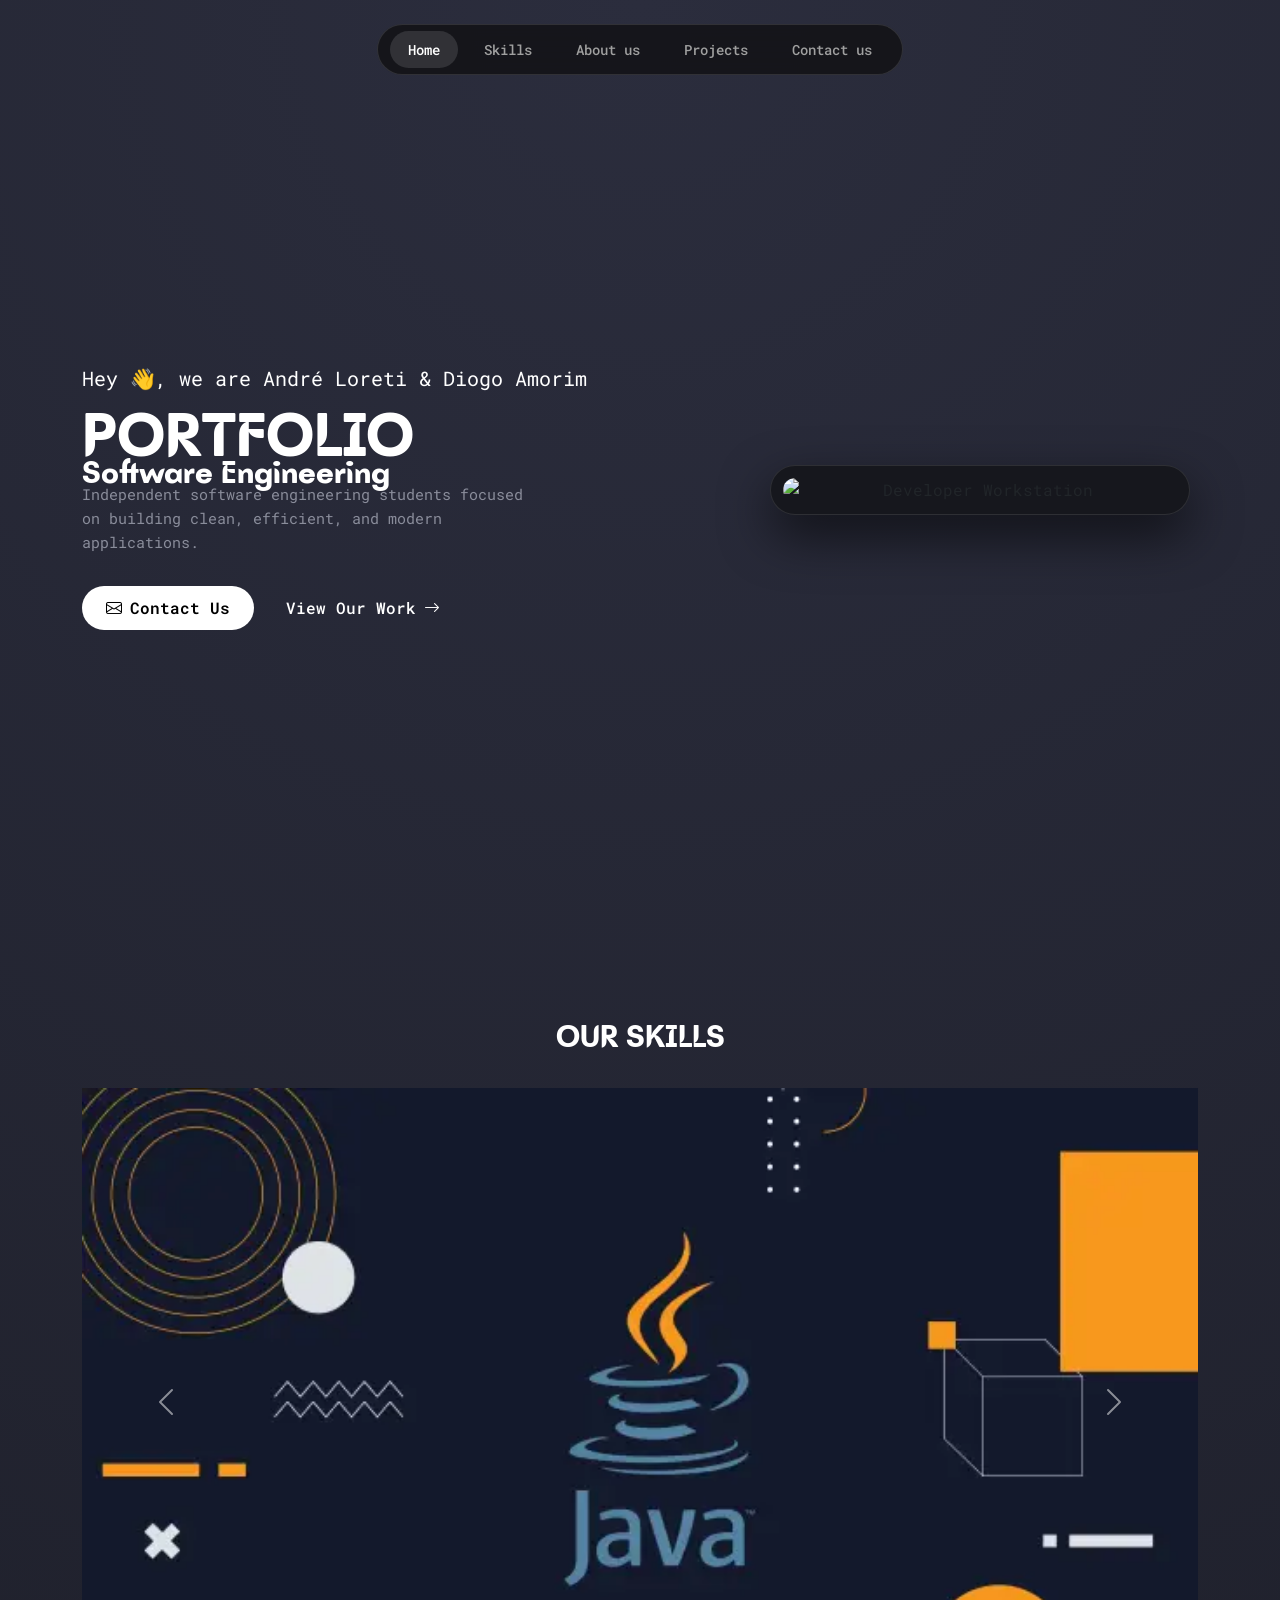
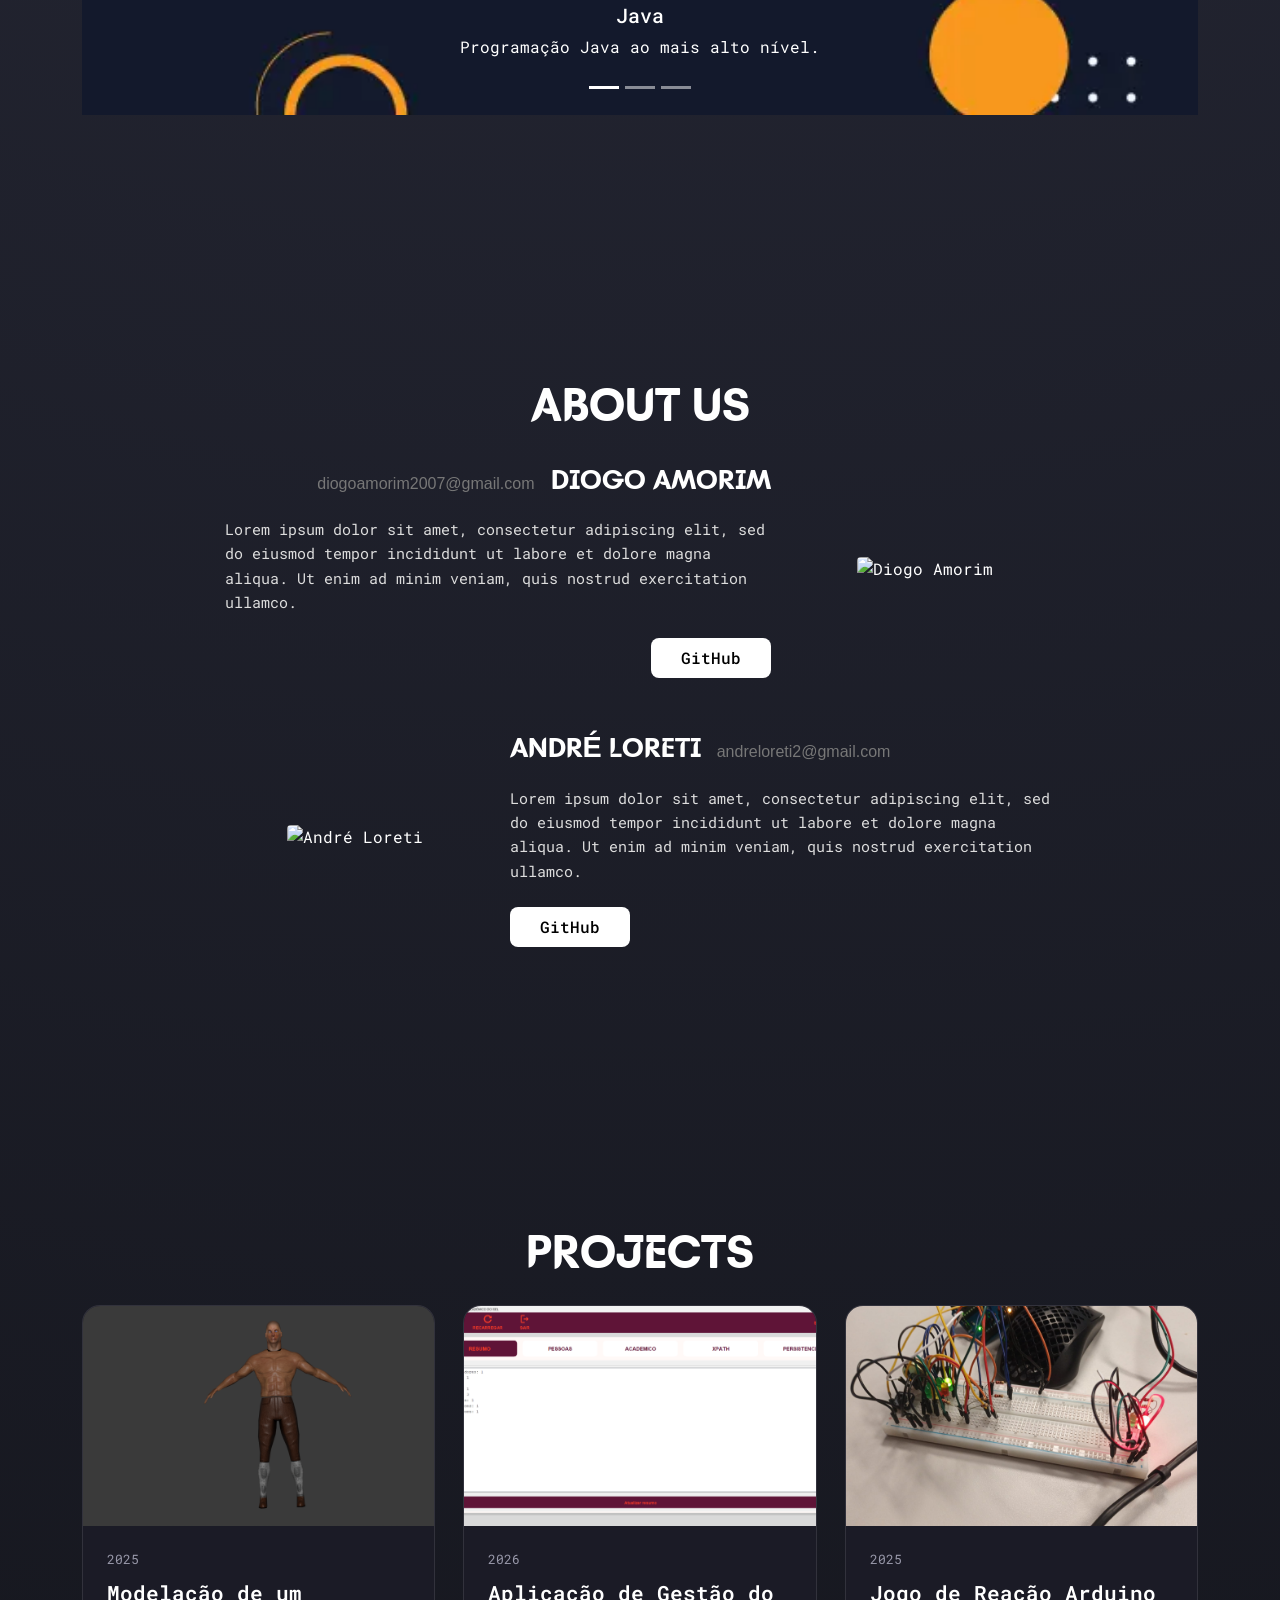
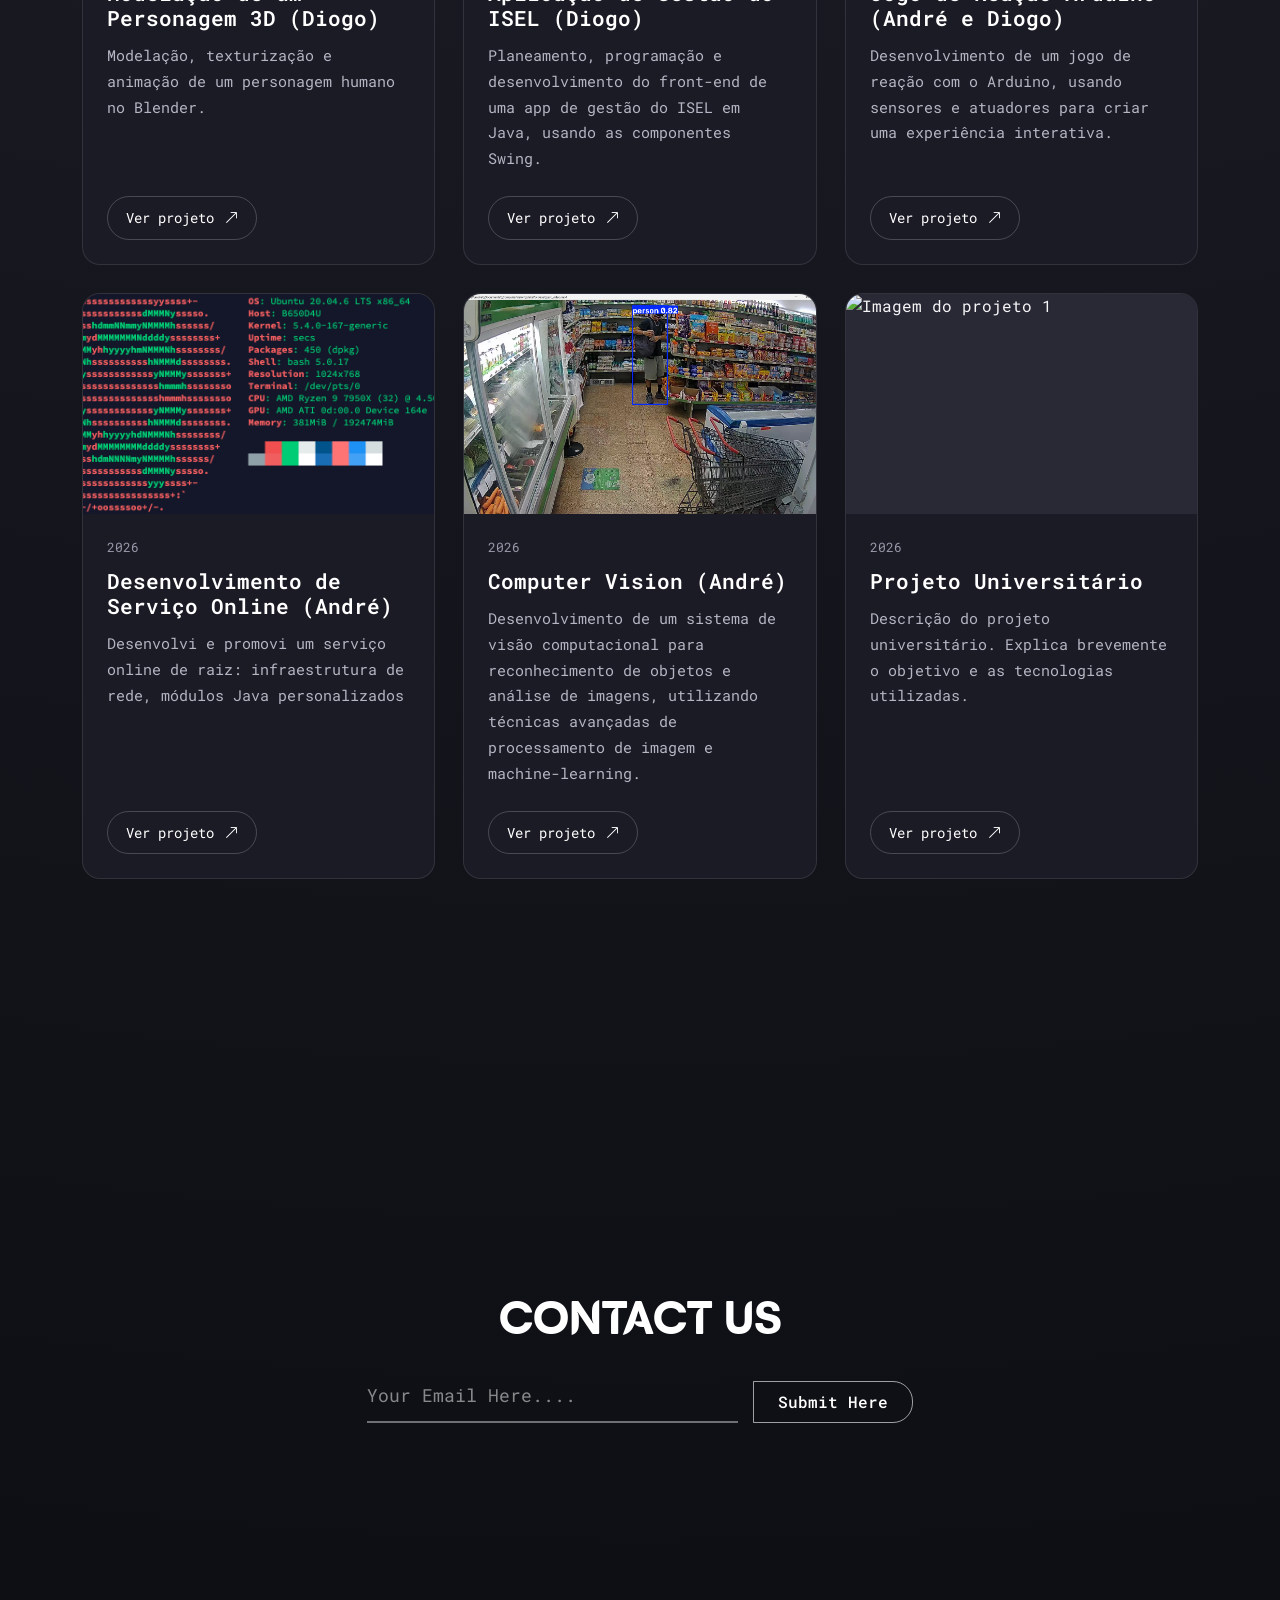
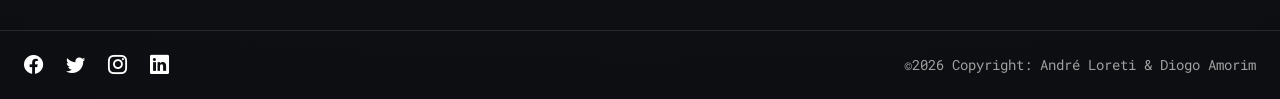
==== index.html @ 3901c0e7 "-" ====
<!doctype html>
<html lang="en">
  <head>
    <title>Our Web Portfolio</title>
    <!-- Required meta tags -->
    <meta charset="utf-8" />
    <meta
      name="viewport"
      content="width=device-width, initial-scale=1, shrink-to-fit=no"
    />

    <!-- Bootstrap CSS -->
    <link
      href="https://cdn.jsdelivr.net/npm/bootstrap@5.3.3/dist/css/bootstrap.min.css"
      rel="stylesheet"
      integrity="sha384-QWTKZyjpPEjISv5WaRU9OFeRpok6YctnYmDr5pNlyT2bRjXh0JMhjY6hW+ALEwIH"
      crossorigin="anonymous"
    />

    <!-- Bootstrap Icons -->
    <link
      rel="stylesheet"
      href="https://cdn.jsdelivr.net/npm/bootstrap-icons@1.11.3/font/bootstrap-icons.min.css"
    />

    <!-- Google Fonts CSS -->
    <link
      href="https://fonts.googleapis.com/css?family=Kalam&display=swap"
      rel="stylesheet"
    />
    <link
      href="https://fonts.googleapis.com/css2?family=Roboto+Mono:ital,wght@0,100..700;1,100..700&display=swap"
      rel="stylesheet"
    />

    <!-- Main CSS -->
    <link rel="stylesheet" href="css/main.css" />
  </head>

  <body>
    <header id="top">
      <div class="navbar-wrapper">
        <div class="navbar-capsule">
          
                    <!-- Clicar aqui vai para o id="top" -->
                    <a class="nav-link active" href="#top">Home</a>
                    <a class="nav-link" href="#skills">Skills</a>
                    <a class="nav-link" href="#about">About us</a>
                    <a class="nav-link" href="#projects">Projects</a>
                    <a class="nav-link" href="#contact">Contact us</a>
        </div>
      </div>
    </header>

    <main>
      <!-- HERO SECTION COM GRELHA DE 2 CAIXAS (ESQUERDA E DIREITA) -->
      <section>
        <div class="container">
          <div class="row align-items-center g-5">
            
            <!-- CAIXA ESQUERDA: Textos e Botões -->
            <div class="col-12 col-lg-7">
              
              <!-- Caixa do Cumprimento -->
              <div class="text-hey">
                Hey 👋, we are André Loreti & Diogo Amorim
              </div>

              <!-- Caixa do Título Principal -->
              <div class="title-box">
                <h1 class="text-xl">PORTFOLIO</h1>
                <h2 class="text-lg">Software Engineering</h2>
              </div>

              <!-- Caixa de Descrição Curta -->
              <div class="text-description">
                Independent software engineering students focused on building clean, efficient, and modern applications.
              </div>

              <!-- Caixa dos Botões de Ação -->
              <div class="d-flex align-items-center gap-3 flex-wrap">
                <a href="#contact" class="btn-white-pill">
                  <i class="bi bi-envelope"></i> Contact Us
                </a>
                <a href="#projects" class="btn-link-custom">
                  View Our Work <i class="bi bi-arrow-right"></i>
                </a>
              </div>

            </div>

            <!-- CAIXA DIREITA: Card de Imagem -->
            <div class="col-12 col-lg-5 text-center">
              <div class="hero-card-img">
                <!-- Substituir o src pela vossa foto ou imagem do projeto -->
                <img 
                  src="https://images.unsplash.com/photo-1534972195531-d756b9bfa9f2?q=80&w=800&auto=format&fit=crop" 
                  alt="Developer Workstation" 
                />
              </div>
            </div>

          </div>
        </div>
      </section>

      <!-- SECÇÕES SEGUINTES -->
      <section id="skills" class="py-5">
        <div class="container text-center">
          <h2 class="text-lg-center">OUR SKILLS</h2>
            <div id="carouselExampleCaptions" class="carousel slide">
              <div class="carousel-indicators">
                <button type="button" data-bs-target="#carouselExampleCaptions" data-bs-slide-to="0" class="active" aria-current="true" aria-label="Slide 1"></button>
                <button type="button" data-bs-target="#carouselExampleCaptions" data-bs-slide-to="1" aria-label="Slide 2"></button>
                <button type="button" data-bs-target="#carouselExampleCaptions" data-bs-slide-to="2" aria-label="Slide 3"></button>
              </div>
              <div class="carousel-inner">
                <div class="carousel-item active">
                  <img src="images\Java.png" class="d-block w-100" alt="...">
                  <div class="carousel-caption d-none d-md-block">
                    <h5>Java</h5>
                    <p>Programação Java ao mais alto nível.</p>
                  </div>
                </div>
                <div class="carousel-item">
                  <img src="images\python.png" class="d-block w-100" alt="...">
                  <div class="carousel-caption d-none d-md-block">
                    <h5>Python</h5>
                    <p>Mestres em Python: classes, sinais, som, imagem.</p>
                  </div>
                </div>
                <div class="carousel-item">
                  <img src="images/C_Plus_Plus_Progrramming_Language.png" class="d-block w-100" alt="...">
                  <div class="carousel-caption d-none d-md-block">
                    <h5>C++</h5>
                    <p>Muita experiência mais na área de Arduino: jogos e robots.</p>
                  </div>
                </div>
              </div>
              <button class="carousel-control-prev" type="button" data-bs-target="#carouselExampleCaptions" data-bs-slide="prev">
                <span class="carousel-control-prev-icon" aria-hidden="true"></span>
                <span class="visually-hidden">Previous</span>
              </button>
              <button class="carousel-control-next" type="button" data-bs-target="#carouselExampleCaptions" data-bs-slide="next">
                <span class="carousel-control-next-icon" aria-hidden="true"></span>
                <span class="visually-hidden">Next</span>
              </button>
            </div>
        
        </div>
      </section>
      
      <section id="about">
        <div class="container py-4">
          <h2 class="text-lg-center" style="font-family: 'Batangas', sans-serif; font-size: 3rem;">ABOUT US</h2>
            <!-- BLOCO 1: DIOGO AMORIM (Texto à esquerda, Foto à direita) -->
          <div class="row align-items-center g-4 mb-5 justify-content-center">
            <!-- Texto -->
            <div class="col-12 col-md-7 col-lg-6 text-md-end text-center">
              <!-- Linha do Email e Nome -->
              <div class="d-flex flex-wrap align-items-baseline justify-content-md-end justify-content-center gap-3 mb-3">
                <span class="about-email">diogoamorim2007@gmail.com</span>
                <span class="about-name">DIOGO AMORIM</span>
              </div>
              <!-- Descrição -->
              <p class="about-text text-md-start text-center mb-4">
                Lorem ipsum dolor sit amet, consectetur adipiscing elit, sed do eiusmod tempor incididunt ut labore et dolore magna aliqua. Ut enim ad minim veniam, quis nostrud exercitation ullamco.
              </p>
              <!-- Botão GitHub alinhado à direita -->
              <div class="d-flex justify-content-md-end justify-content-center">
                <a href="https://github.com" target="_blank" class="btn-github">GitHub</a>
              </div>
            </div>

            <!-- Foto do Diogo -->
            <div class="col-12 col-md-4 col-lg-3 text-center">
              <img src="images/diogo.jpg" alt="Diogo Amorim" class="about-img" />
            </div>
          </div>

          <!-- BLOCO 2: ANDRÉ LORETI (Foto à esquerda, Texto à direita) -->
          <div class="row align-items-center g-4 justify-content-center">
            <!-- Foto do André -->
            <div class="col-12 col-md-4 col-lg-3 text-center order-2 order-md-1">
              <img src="img/andre.jpg" alt="André Loreti" class="about-img" />
            </div>

            <!-- Texto -->
            <div class="col-12 col-md-7 col-lg-6 text-md-start text-center order-1 order-md-2">
              <!-- Linha do Nome e Email -->
              <div class="d-flex flex-wrap align-items-baseline justify-content-md-start justify-content-center gap-3 mb-3">
                <span class="about-name">ANDRÉ LORETI</span>
                <span class="about-email">andreloreti2@gmail.com</span>
              </div>
              <!-- Descrição -->
              <p class="about-text mb-4">
                Lorem ipsum dolor sit amet, consectetur adipiscing elit, sed do eiusmod tempor incididunt ut labore et dolore magna aliqua. Ut enim ad minim veniam, quis nostrud exercitation ullamco.
              </p>
              <!-- Botão GitHub alinhado à esquerda -->
              <div class="d-flex justify-content-md-start justify-content-center">
                <a href="https://github.com" target="_blank" class="btn-github">GitHub</a>
              </div>
            </div>
          </div>

        </div>
      </section>

      <section id="projects" class="projects-section">
        <div class="container">
          <h2 class="text-lg-center" style="font-family: 'Batangas', sans-serif; font-size: 3rem;">PROJECTS</h2>

          <div class="projects-grid">

            <!-- Projeto 1: Blender Diogo -->
            <article class="project-card">

              <div class="project-image">
                <img
                  src="images/personagem_blender_diogo.png"
                  alt="Imagem do projeto 1"
                />
              </div>

              <div class="project-content">
                <span class="project-year">2025</span>

                <h3>Modelação de um Personagem 3D (Diogo)</h3>

                <p>
                  Modelação, texturização e animação de um personagem humano no Blender.
                </p>

                <a href="https://github.com/DiogoAmorim23/3D-Character-Blender" class="project-button">
                  Ver projeto
                  <i class="bi bi-arrow-up-right"></i>
                </a>
              </div>

            </article>

            <!-- Projeto 2: App ISEL -->
            <article class="project-card">

              <div class="project-image">
                <img
                  src="images/imagaaaaaaae.png"
                  alt="Imagem do projeto 1"
                />
              </div>

              <div class="project-content">
                <span class="project-year">2026</span>

                <h3>Aplicação de Gestão do ISEL (Diogo)</h3>

                <p>
                  Planeamento, programação e desenvolvimento do front-end de uma app de gestão do ISEL em Java, usando as componentes Swing.
                </p>

                <a href="https://github.com/DiogoAmorim23/ISEL-Management-System" class="project-button">
                  Ver projeto
                  <i class="bi bi-arrow-up-right"></i>
                </a>
              </div>

            </article>


            <!-- Projeto 3: Jogo de reação SA -->
            <article class="project-card">

              <div class="project-image">
                <img
                  src="images/arduino.png"
                  alt="Imagem do projeto 1"
                />
              </div>

              <div class="project-content">
                <span class="project-year">2025</span>

                <h3>Jogo de Reação Arduino (André e Diogo)</h3>

                <p>
                  Desenvolvimento de um jogo de reação com o Arduino, usando sensores e atuadores para criar uma experiência interativa.
                </p>

                <a href="https://canva.link/4tbayx651on37v6" class="project-button">
                  Ver projeto
                  <i class="bi bi-arrow-up-right"></i>
                </a>
              </div>

            </article>


                        <!-- Projeto 1 -->
            <article class="project-card">

              <div class="project-image">
                <img
                  src="images/UbuntoServer.png"
                  alt="Imagem do projeto 1"
                />
              </div>

              <div class="project-content">
                <span class="project-year">2026</span>

                <h3>Desenvolvimento de Serviço Online (André)</h3>

                <p>
                  Desenvolvi e promovi um serviço online de raiz:
                  infraestrutura de rede, módulos Java personalizados
                </p>

                <a href="projeto1.html" class="project-button">
                  Ver projeto
                  <i class="bi bi-arrow-up-right"></i>
                </a>
              </div>

            </article>



                        <!-- Projeto 1 -->
            <article class="project-card">

              <div class="project-image">
                <img
                  src="images/ComputerVision.png"
                  alt="Imagem do projeto 1"
                />
              </div>

              <div class="project-content">
                <span class="project-year">2026</span>

                <h3>Computer Vision (André)</h3>

                <p>
                  Desenvolvimento de um sistema de visão computacional para reconhecimento de objetos e análise de imagens, utilizando técnicas avançadas de processamento de imagem e machine-learning.
                </p>

                <a href="projeto1.html" class="project-button">
                  Ver projeto
                  <i class="bi bi-arrow-up-right"></i>
                </a>
              </div>

            </article>



                        <!-- Projeto 1 -->
            <article class="project-card">

              <div class="project-image">
                <img
                  src="images/projeto1.jpg"
                  alt="Imagem do projeto 1"
                />
              </div>

              <div class="project-content">
                <span class="project-year">2026</span>

                <h3>Projeto Universitário</h3>

                <p>
                  Descrição do projeto universitário.
                  Explica brevemente o objetivo e as tecnologias utilizadas.
                </p>

                <a href="projeto1.html" class="project-button">
                  Ver projeto
                  <i class="bi bi-arrow-up-right"></i>
                </a>
              </div>

            </article>

            <!-- Duplica este article para adicionar mais projetos -->

          </div>
        </div>
      </section>

      <section id="contact">
        <div class="container text-center my-auto">
          <h2 class="text-lg-center" style="font-family: 'Batangas', sans-serif; font-size: 3rem;">CONTACT US</h2>
              
          <!-- Formulário -->
          <div class="row justify-content-center">
            <div class="col-12 col-md-8 col-lg-6">
              <form>
                <div class="input-group align-items-end gap-3">
                  <!-- Caixa de introdução de email exigida (form-control) -->
                  <input 
                    type="email" 
                    class="form-control" 
                    placeholder="Your Email Here...." 
                    required 
                  />
                  <!-- Botão Submit Here -->
                  <button type="submit" class="btn btn-submit">
                    Submit Here
                  </button>
                </div>
              </form>
            </div>
          </div>
        </div>

        <!-- Bloco do Rodapé (Rodapé ilustrado na Figura 10 adaptado ao nosso template) -->
        <footer class="site-footer container-fluid px-4">
          <div class="row align-items-center">
            
            <!-- Lado Esquerdo: Ícones das redes sociais -->
            <div class="col-12 col-md-6 text-center text-md-start mb-2 mb-md-0 footer-social-icons">
              <a href="#" target="_blank"><i class="bi bi-facebook"></i></a>
              <a href="#" target="_blank"><i class="bi bi-twitter"></i></a>
              <a href="#" target="_blank"><i class="bi bi-instagram"></i></a>
              <a href="#" target="_blank"><i class="bi bi-linkedin"></i></a>
            </div>

            <!-- Lado Direito: Copyright com os vossos nomes / autoria -->
            <div class="col-12 col-md-6 text-center text-md-end">
              &copy;2026 Copyright: André Loreti & Diogo Amorim <!-- "&copy" faz o símbolo de copyright -->
            </div>

          </div>
        </footer>
      </section>
    </main>

    <!-- Bootstrap JavaScript -->
    <script src="https://cdn.jsdelivr.net/npm/bootstrap@5.3.3/dist/js/bootstrap.bundle.min.js"></script>
  </body>
</html>
---- css/main.css ----
@font-face {
    font-family: "Batangas";
    src: url("../fonts/Batangas_Free_2011/Batangas_Free_2011/Web Fonts/Batangas-Bold.woff2") format("woff2"),
         url("../fonts/Batangas_Free_2011/Batangas_Free_2011/Web Fonts/Batangas-Bold.woff") format("woff");
    font-weight: bold;
}

h1 {
    font-family: "Batangas", sans-serif;
    
}

h2 {
    font-family: "Batangas", sans-serif;
    
}

body {
    background: radial-gradient(circle at 50% 0%, #2b2d3d 0%, #0d0e12 100%);
    min-height: 100vh; /* background ocupa 100% da tela (vh = ajusta a qualquer resolucao) */
    font-family: 'Roboto Mono', monospace;
    margin: 0;
    overflow-x: hidden;
}

/* Config do background */
section {
    min-height: 100vh; /* background ocupa 100% da tela (vh = ajusta a qualquer resolucao) */
    display: flex;
    align-items: center;
    position: relative;
    padding-top: 80px;
}

/* Config da navbar */

.navbar-wrapper {
    position: fixed;
    top: 24px;
    left: 0;
    right: 0; /* Garante que a navbar fique fixa no topo da página */
    z-index: 1000; /* Garante que a navbar fique acima de outros elementos */
    display: flex; /* Alinha os itens da navbar horizontalmente */
    justify-content: center; /* Centraliza os itens da navbar */
}

.navbar-capsule {
    background: rgba(18, 18, 22, 0.85); /* fundo transparente */
    backdrop-filter: blur(12px); /* efeito de desfoque */
    border: 1px solid rgba(255, 255, 255, 0.12); /* borda sutil */
    border-radius: 40px;
    padding: 6px 12px; /* espaçamento interno */
    display: flex; /* Alinha os itens da navbar horizontalmente */
    align-items: center; /* Alinha os itens verticalmente */
    gap: 8px; /* Espaçamento entre os itens da navbar */
}

.navbar-capsule .nav-link {
    color: #a0a0a0 !important; /* cor do texto */
    font-size: 14px;
    font-weight: 500;
    padding: 8px 18px !important;
    border-radius: 20px;
    transition: all 0.3s ease;
}

/* Item selecionado/ativo na navbar */
.navbar-capsule .nav-link:hover,
.navbar-capsule .nav-link.active {
    color: #ffffff !important;
    background-color: rgba(255, 255, 255, 0.12);
}

/* Config da TIPOGRAFIA */
/* Config do PORTFOLIO */
.text-xl {
    font-size: 64px;
    line-height: 0.9;
    margin-top: 20px;
    color: white;
}

/* Config do SOFTWARE ENGINEERING */
.text-lg {
    font-size: 32px;
    line-height: 0.1;
    color: white;
}

.text-lg-center {
    font-size: 32px;
    line-height: 0.1;
    color: white;
    margin-bottom: 50px;
    margin-top: 50px;
}

.text-hey {
    font-size: 20px;
    line-height: 0.8;
    margin-top: 20px;
    color: white;
}


.text-description {
    font-size: 15px;
    color: #8a8d9b;
    max-width: 460px;
    margin-bottom: 32px;
    line-height: 1.6;
}
.card {
    background-color: #4d4b4b; /* cor do card */
    color: white; /* cor do texto */
    border-radius: 10px; /* borda arredondada */
    padding: 20px; /* espaçamento interno */
    margin-bottom: 20px; /* espaçamento entre os cards */
}


/* Botão branco principal (Contact) */
.btn-white-pill {
    background-color: #ffffff;
    color: #000000;
    border-radius: 30px;
    padding: 10px 24px;
    font-weight: 600;
    text-decoration: none;
    display: inline-flex;
    align-items: center;
    gap: 8px;
    transition: transform 0.2s ease, background-color 0.2s ease;
}

.btn-white-pill:hover {
    background-color: #e2e2e2;
    color: #000000;
    transform: translateY(-2px);
}

/* Botão secundário de link simples (View Work) */
.btn-link-custom {
    color: #ffffff;
    text-decoration: none;
    font-weight: 500;
    padding: 10px 16px;
    display: inline-flex;
    align-items: center;
    gap: 8px;
    transition: opacity 0.2s;
}

.btn-link-custom:hover {
    color: #cccccc;
    opacity: 0.8;
}

/* Caixa da imagem */.hero-card-img {
    background-color: #16171d;
    border: 1px solid rgba(255, 255, 255, 0.1);
    border-radius: 28px;
    padding: 12px;
    box-shadow: 0 20px 50px rgba(0, 0, 0, 0.6);
    max-width: 420px;
    margin: 0 auto;
}

.hero-card-img img {
    width: 100%;
    height: auto;
    border-radius: 20px;
    display: block;
    object-fit: cover;
}

/* Config do CONTACT */
#contact {
    min-height: 80vh;
    display: flex;
    flex-direction: column;
    justify-content: space-between;
    padding-top: 80px;
    color: #ffffff;
}

/* Estilo para a caixa de email do Bootstrap */
#contact .form-control {
    background-color: transparent;
    border: none;
    border-bottom: 2px solid rgba(255, 255, 255, 0.4);
    border-radius: 0;
    color: #ffffff;
    padding: 12px 0;
    font-size: 1.1rem;
}

#contact .form-control:focus {
    background-color: transparent;
    border-color: #ffffff;
    box-shadow: none;
    color: #ffffff;
}

#contact .form-control::placeholder {
    color: rgba(255, 255, 255, 0.5);
}

/* Botão "Submit Here" com transição de cor ao passar o rato */
.btn-submit {
    background-color: transparent;
    border: 1px solid rgba(255, 255, 255, 0.6);
    color: #ffffff;
    border-radius: 20px;
    padding: 8px 24px;
    font-weight: 500;
    transition: all 0.3s ease;
}

.btn-submit:hover {
    background-color: #ffffff;
    color: #0d0e12;
    border-color: #ffffff;
}

/* Estilo do Rodapé */
footer.site-footer {
    border-top: 1px solid rgba(255, 255, 255, 0.1);
    padding: 20px 0;
    font-size: 0.9rem;
    color: #a0a0a0;
}

.footer-social-icons a {
    color: #ffffff;
    font-size: 1.2rem;
    margin-right: 15px;
    transition: opacity 0.2s;
}

.footer-social-icons a:hover {
    opacity: 0.7;
}

.micro-slats {
  position: relative;
  width: 100%;
  height: 100%;
  overflow: hidden;
}




.projects-section {
  padding: 100px 0;
  background: transparent;
  color: #f5f5f7;
}

.projects-grid {
  display: grid;
  grid-template-columns: repeat(3, minmax(0, 1fr));
  gap: 28px;
}

/* Project card */

.project-card {
  background: #1b1b26;
  border: 1px solid rgba(255, 255, 255, 0.1);
  border-radius: 18px;
  overflow: hidden;
  display: flex;
  flex-direction: column;
  transition: transform 0.3s ease, border-color 0.3s ease;
}

.project-card:hover {
  transform: translateY(-6px);
  border-color: rgba(255, 255, 255, 0.3);
}

/* Project image */

.project-image {
  width: 100%;
  height: 220px;
  overflow: hidden;
  background: #292936;
}

.project-image img {
  width: 100%;
  height: 100%;
  object-fit: cover;
  display: block;
  transition: transform 0.4s ease;
}

.project-card:hover .project-image img {
  transform: scale(1.04);
}

/* Project content */

.project-content {
  padding: 24px;
  display: flex;
  flex-direction: column;
  flex: 1;
}

.project-year {
  font-family: "Roboto Mono", monospace;
  font-size: 0.8rem;
  color: #9999aa;
  margin-bottom: 12px;
}

.project-content h3 {
  font-size: 1.3rem;
  font-weight: 600;
  margin-bottom: 12px;
  color: #ffffff;
}

.project-content p {
  font-size: 0.95rem;
  line-height: 1.7;
  color: #b5b5c3;
  margin-bottom: 24px;
}

/* Project button */

.project-button {
  display: inline-flex;
  align-items: center;
  gap: 10px;
  align-self: flex-start;
  margin-top: auto;
  padding: 10px 18px;
  border: 1px solid rgba(255, 255, 255, 0.2);
  border-radius: 30px;
  color: #ffffff;
  text-decoration: none;
  font-size: 0.9rem;
  transition: background 0.3s ease, color 0.3s ease;
}

.project-button:hover {
  background: #ffffff;
  color: #171721;
}

/* Responsive layout */

@media (max-width: 991px) {
  .projects-grid {
    grid-template-columns: repeat(2, minmax(0, 1fr));
  }
}

@media (max-width: 576px) {
  .projects-section {
    padding: 60px 0;
  }

  .projects-grid {
    grid-template-columns: 1fr;
  }

  .project-image {
    height: 200px;
  }
}

/* ESTILOS PARA A SECÇÃO ABOUT US*/
#about {
    color: #ffffff;
    min-height: 100vh;
    padding: 80px 0;
    display: flex;
    align-items: center;
}

/* Cor do email em tom cinzento discreto */
.about-email {
    color: #777777;
    font-size: 1rem;
    font-family: sans-serif;
}

/* Nome em fonte Batangas destacada */
.about-name {
    font-family: 'Batangas', sans-serif;
    font-size: 1.8rem;
    font-weight: bold;
    color: #ffffff;
}

/* Texto do cabeçalho da secção */
.about-title {
    font-family: 'Batangas', sans-serif;
    font-size: 3rem;
    color: #ffffff;
    margin-bottom: 50px;
}

/* Parágrafos de descrição */
.about-text {
    color: #dddddd;
    font-size: 0.95rem;
    line-height: 1.6;
}

/* Tamanho e moldura das fotografias de perfil */
.about-img {
    width: 100%;
    max-width: 250px;
    height: 250px;
    object-fit: cover;
    border-radius: 4px;
}

/* Botão retangular branco do GitHub */
.btn-github {
    background-color: #ffffff;
    color: #000000;
    font-weight: 500;
    border-radius: 8px;
    padding: 8px 30px;
    text-decoration: none;
    display: inline-block;
    transition: all 0.2s ease;
}

.btn-github:hover {
    background-color: #e0e0e0;
    color: #000000;
}
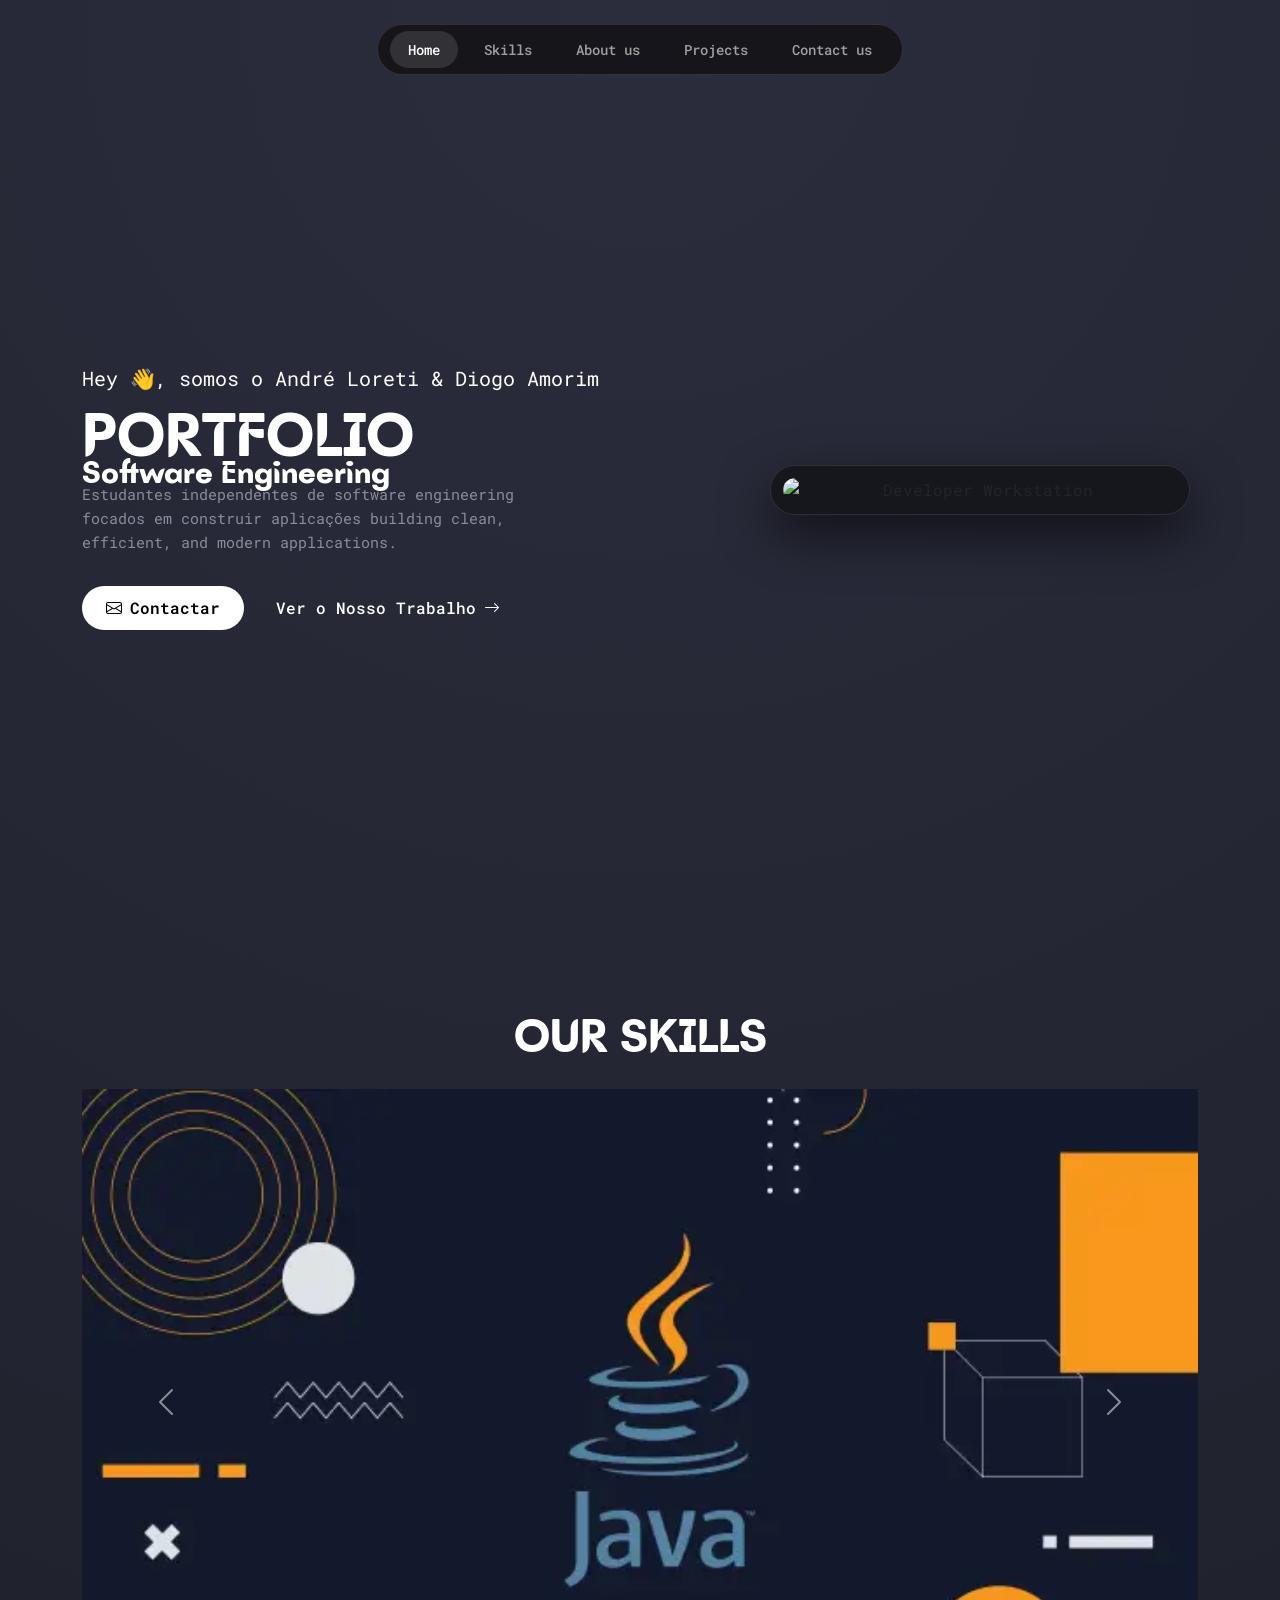
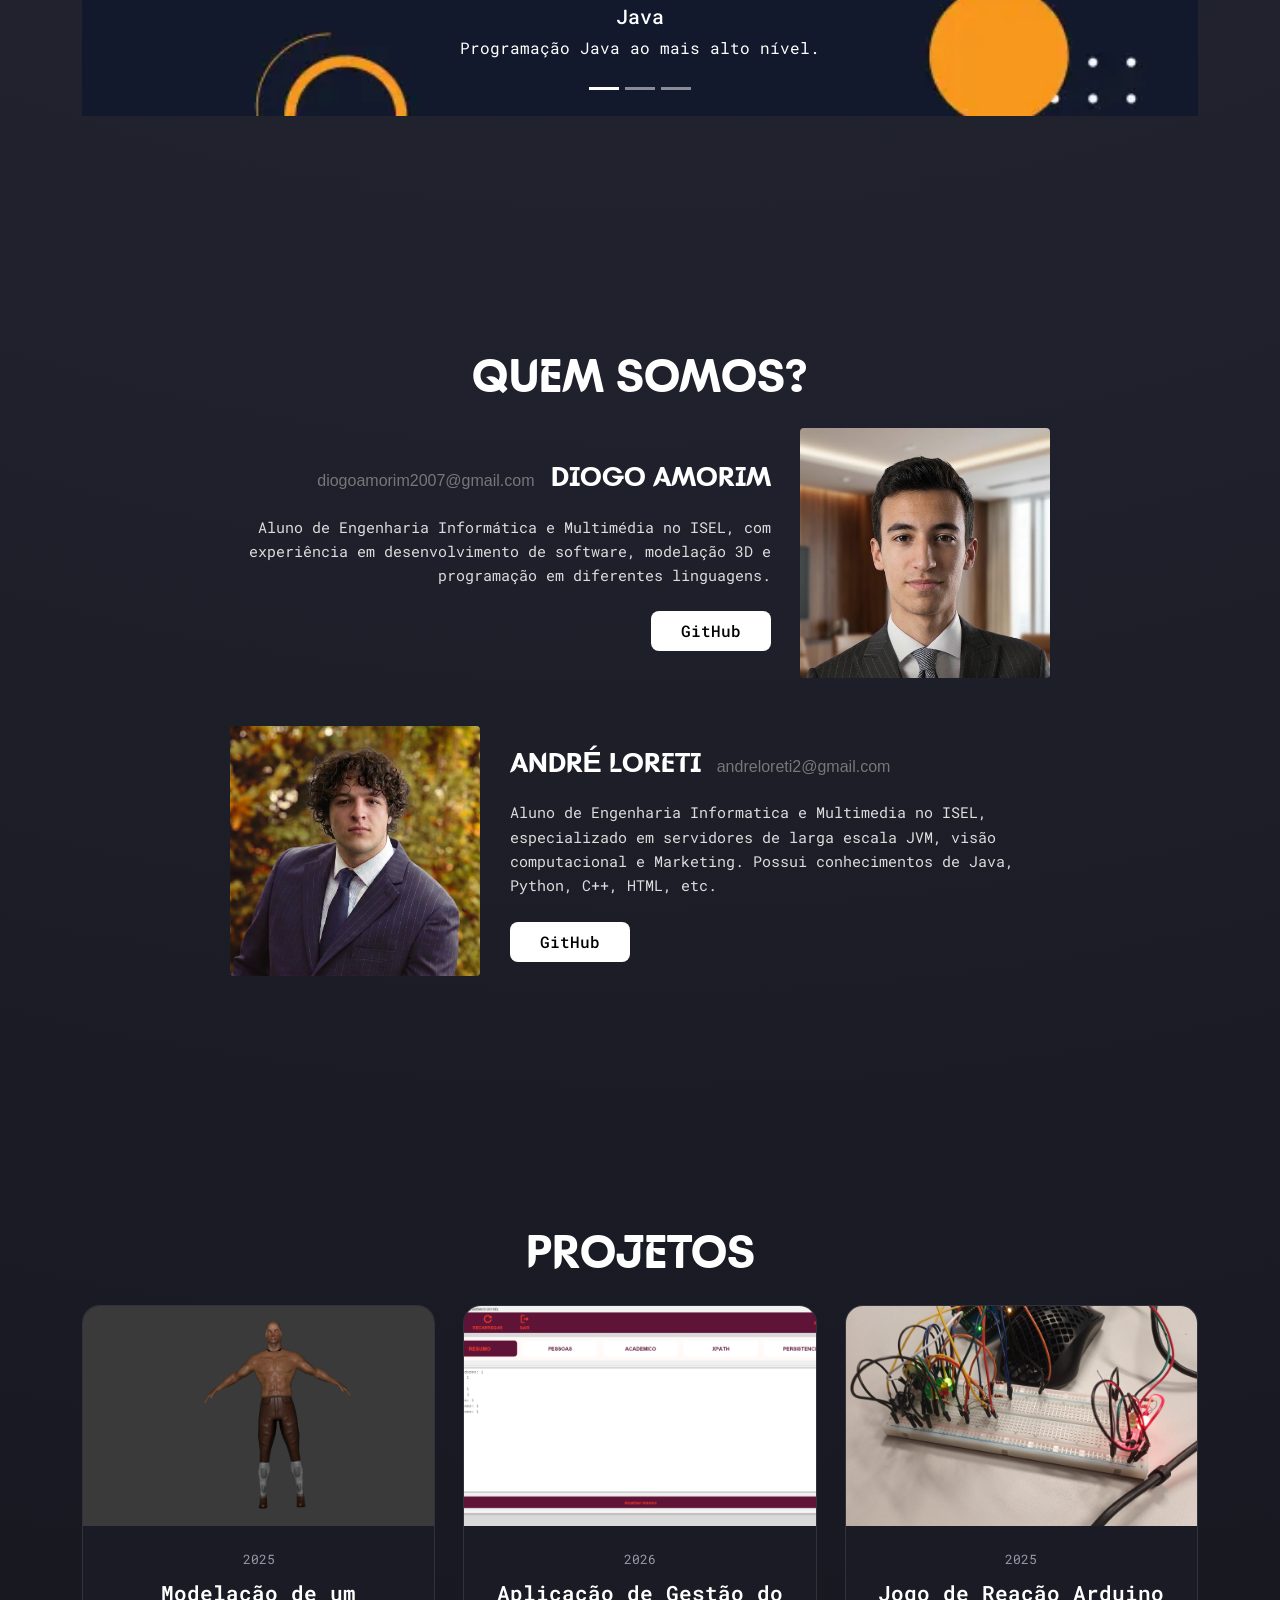
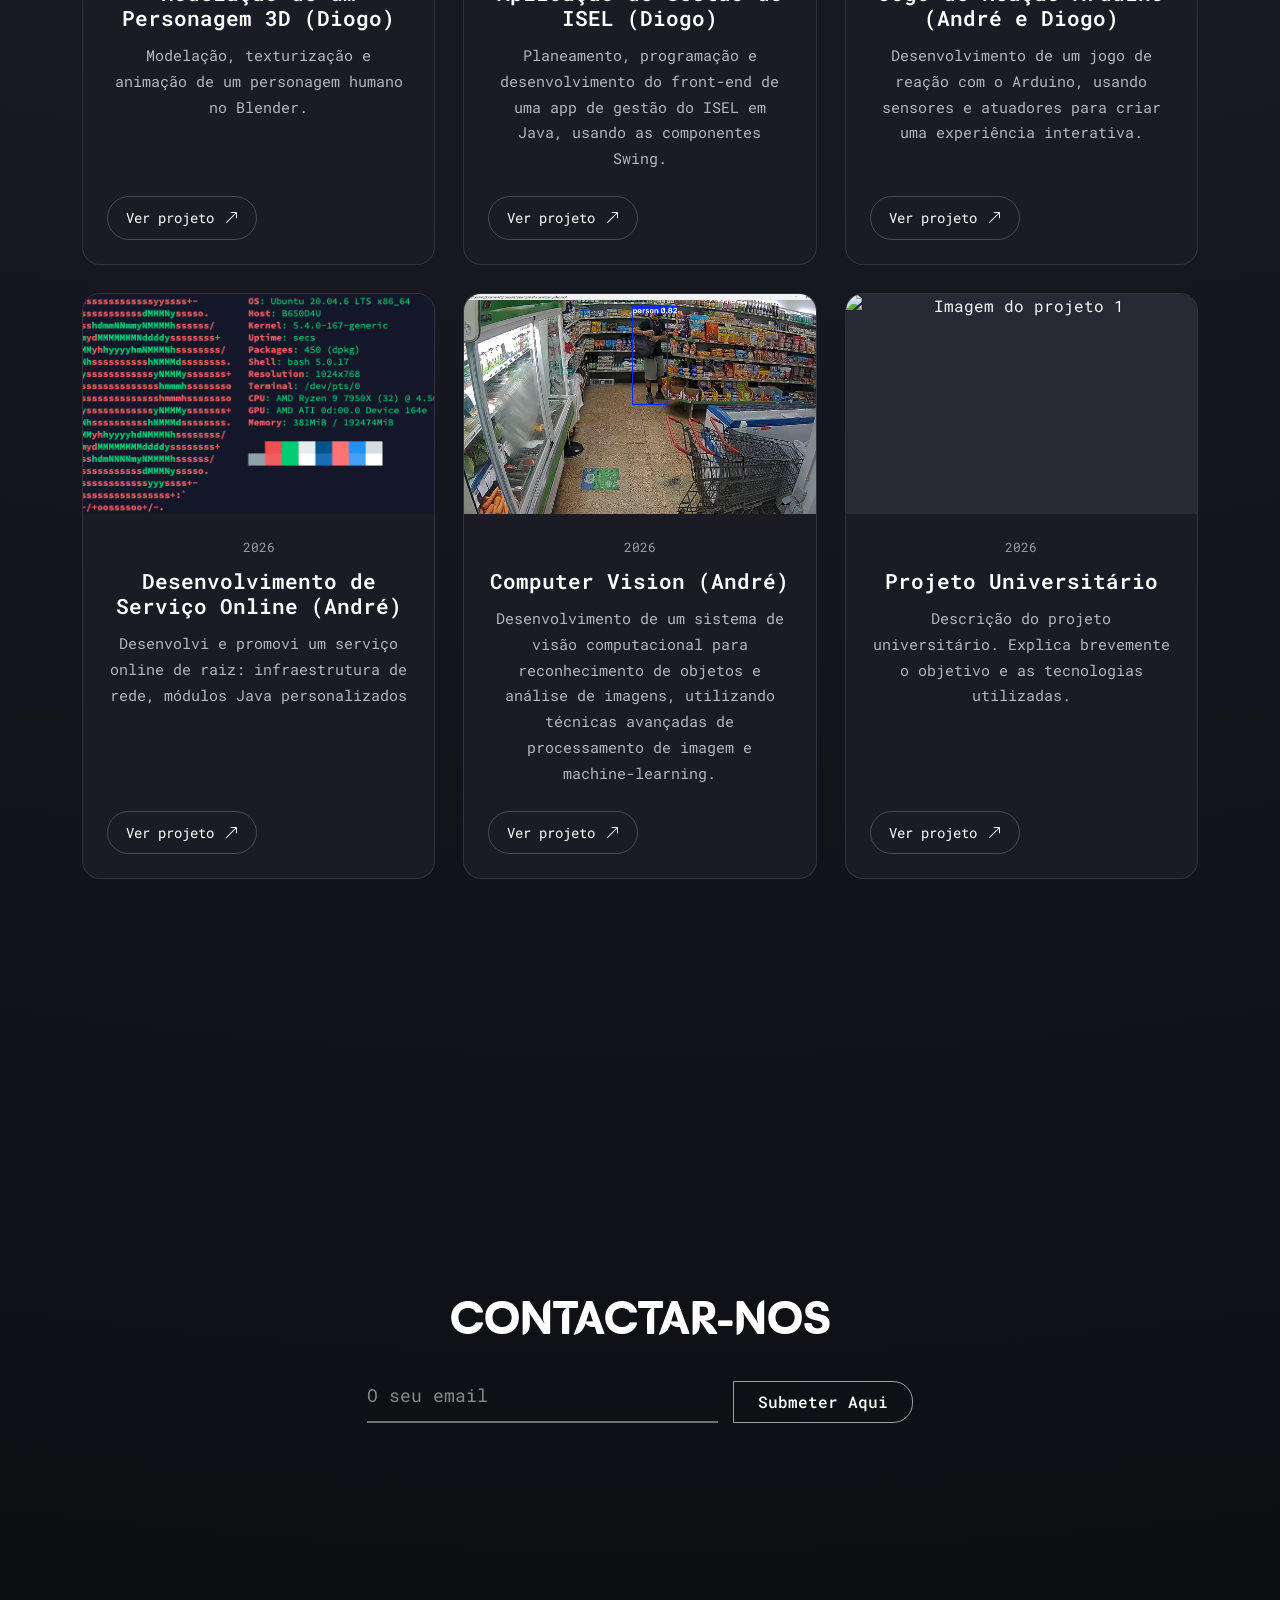
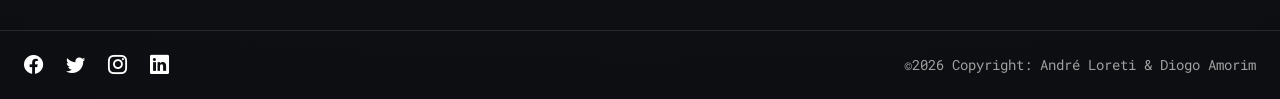
==== commit 63d1f76f: "-" ====
--- a/index.html
+++ b/index.html
@@ -1,7 +1,7 @@
 <!doctype html>
 <html lang="en">
   <head>
-    <title>Our Web Portfolio</title>
+    <title>O Nosso Portfolio Web</title>
     <!-- Required meta tags -->
     <meta charset="utf-8" />
     <meta
@@ -63,7 +63,7 @@
               
               <!-- Caixa do Cumprimento -->
               <div class="text-hey">
-                Hey 👋, we are André Loreti & Diogo Amorim
+                Hey 👋, somos o André Loreti & Diogo Amorim
               </div>
 
               <!-- Caixa do Título Principal -->
@@ -74,16 +74,16 @@
 
               <!-- Caixa de Descrição Curta -->
               <div class="text-description">
-                Independent software engineering students focused on building clean, efficient, and modern applications.
+                Estudantes independentes de software engineering focados em construir aplicações building clean, efficient, and modern applications.
               </div>
 
               <!-- Caixa dos Botões de Ação -->
               <div class="d-flex align-items-center gap-3 flex-wrap">
                 <a href="#contact" class="btn-white-pill">
-                  <i class="bi bi-envelope"></i> Contact Us
+                  <i class="bi bi-envelope"></i> Contactar
                 </a>
                 <a href="#projects" class="btn-link-custom">
-                  View Our Work <i class="bi bi-arrow-right"></i>
+                  Ver o Nosso Trabalho <i class="bi bi-arrow-right"></i>
                 </a>
               </div>
 
@@ -106,8 +106,8 @@
 
       <!-- SECÇÕES SEGUINTES -->
       <section id="skills" class="py-5">
-        <div class="container text-center">
-          <h2 class="text-lg-center">OUR SKILLS</h2>
+        <div class="container text-center my-auto">
+          <h2 class="text-lg-center" style="font-family: 'Batangas', sans-serif; font-size: 3rem;">OUR SKILLS</h2>
             <div id="carouselExampleCaptions" class="carousel slide">
               <div class="carousel-indicators">
                 <button type="button" data-bs-target="#carouselExampleCaptions" data-bs-slide-to="0" class="active" aria-current="true" aria-label="Slide 1"></button>
@@ -151,9 +151,9 @@
       </section>
       
       <section id="about">
-        <div class="container py-4">
-          <h2 class="text-lg-center" style="font-family: 'Batangas', sans-serif; font-size: 3rem;">ABOUT US</h2>
-            <!-- BLOCO 1: DIOGO AMORIM (Texto à esquerda, Foto à direita) -->
+        <div class="container text-center my-auto">
+          <h2 class="text-lg-center" style="font-family: 'Batangas', sans-serif; font-size: 3rem;">QUEM SOMOS?</h2>
+            <!-- DIOGO AMORIM -->
           <div class="row align-items-center g-4 mb-5 justify-content-center">
             <!-- Texto -->
             <div class="col-12 col-md-7 col-lg-6 text-md-end text-center">
@@ -163,18 +163,18 @@
                 <span class="about-name">DIOGO AMORIM</span>
               </div>
               <!-- Descrição -->
-              <p class="about-text text-md-start text-center mb-4">
-                Lorem ipsum dolor sit amet, consectetur adipiscing elit, sed do eiusmod tempor incididunt ut labore et dolore magna aliqua. Ut enim ad minim veniam, quis nostrud exercitation ullamco.
+              <p class="about-text text-end mb-4">
+                 Aluno de Engenharia Informática e Multimédia no ISEL, com experiência em desenvolvimento de software, modelação 3D e programação em diferentes linguagens.
               </p>
               <!-- Botão GitHub alinhado à direita -->
               <div class="d-flex justify-content-md-end justify-content-center">
-                <a href="https://github.com" target="_blank" class="btn-github">GitHub</a>
-              </div>
-            </div>
-
-            <!-- Foto do Diogo -->
+                <a href="https://github.com/DiogoAmorim23" target="_blank" class="btn-github">GitHub</a>
+              </div>
+            </div>
+
+            <!-- Foto Diogo -->
             <div class="col-12 col-md-4 col-lg-3 text-center">
-              <img src="images/diogo.jpg" alt="Diogo Amorim" class="about-img" />
+              <img src="images/diogo1.jpg" alt="Diogo Amorim" class="about-img" />
             </div>
           </div>
 
@@ -182,7 +182,7 @@
           <div class="row align-items-center g-4 justify-content-center">
             <!-- Foto do André -->
             <div class="col-12 col-md-4 col-lg-3 text-center order-2 order-md-1">
-              <img src="img/andre.jpg" alt="André Loreti" class="about-img" />
+              <img src="images/andre.jpg" alt="André Loreti" class="about-img" />
             </div>
 
             <!-- Texto -->
@@ -194,11 +194,10 @@
               </div>
               <!-- Descrição -->
               <p class="about-text mb-4">
-                Lorem ipsum dolor sit amet, consectetur adipiscing elit, sed do eiusmod tempor incididunt ut labore et dolore magna aliqua. Ut enim ad minim veniam, quis nostrud exercitation ullamco.
-              </p>
-              <!-- Botão GitHub alinhado à esquerda -->
+                 Aluno de Engenharia Informatica e Multimedia no ISEL, especializado em servidores de larga escala JVM, visão computacional e Marketing.
+                 Possui conhecimentos de Java, Python, C++, HTML, etc.    <!-- Botão GitHub alinhado à esquerda -->
               <div class="d-flex justify-content-md-start justify-content-center">
-                <a href="https://github.com" target="_blank" class="btn-github">GitHub</a>
+                <a href="https://github.com/AndreLoreti" target="_blank" class="btn-github">GitHub</a>
               </div>
             </div>
           </div>
@@ -207,8 +206,8 @@
       </section>
 
       <section id="projects" class="projects-section">
-        <div class="container">
-          <h2 class="text-lg-center" style="font-family: 'Batangas', sans-serif; font-size: 3rem;">PROJECTS</h2>
+        <div class="container text-center my-auto">
+          <h2 class="text-lg-center" style="font-family: 'Batangas', sans-serif; font-size: 3rem;">PROJETOS</h2>
 
           <div class="projects-grid">
 
@@ -390,7 +389,7 @@
 
       <section id="contact">
         <div class="container text-center my-auto">
-          <h2 class="text-lg-center" style="font-family: 'Batangas', sans-serif; font-size: 3rem;">CONTACT US</h2>
+          <h2 class="text-lg-center" style="font-family: 'Batangas', sans-serif; font-size: 3rem;">CONTACTAR-NOS</h2>
               
           <!-- Formulário -->
           <div class="row justify-content-center">
@@ -401,12 +400,12 @@
                   <input 
                     type="email" 
                     class="form-control" 
-                    placeholder="Your Email Here...." 
+                    placeholder="O seu email" 
                     required 
                   />
                   <!-- Botão Submit Here -->
                   <button type="submit" class="btn btn-submit">
-                    Submit Here
+                    Submeter Aqui
                   </button>
                 </div>
               </form>
--- a/css/main.css
+++ b/css/main.css
@@ -421,7 +421,7 @@
     max-width: 250px;
     height: 250px;
     object-fit: cover;
-    border-radius: 4px;
+    border-radius: 4px; /* Borda arredondada */
 }
 
 /* Botão retangular branco do GitHub */
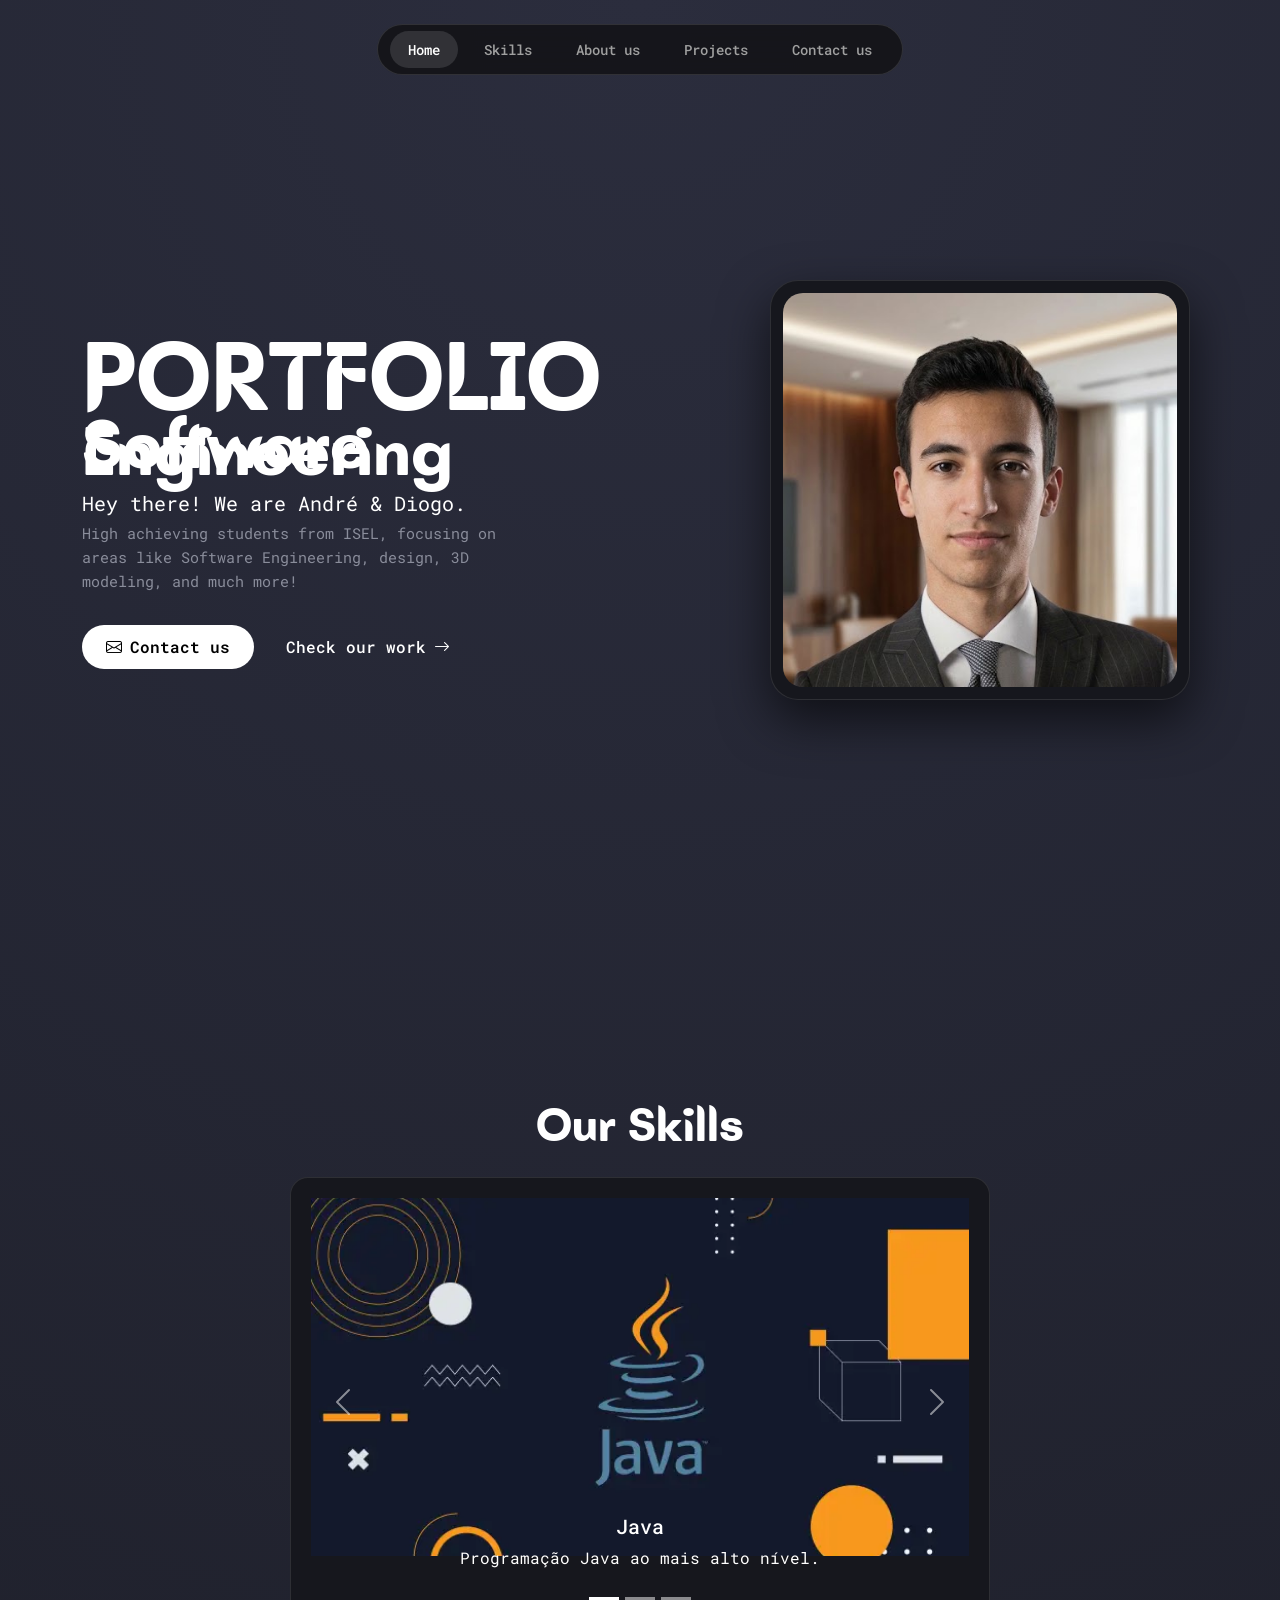
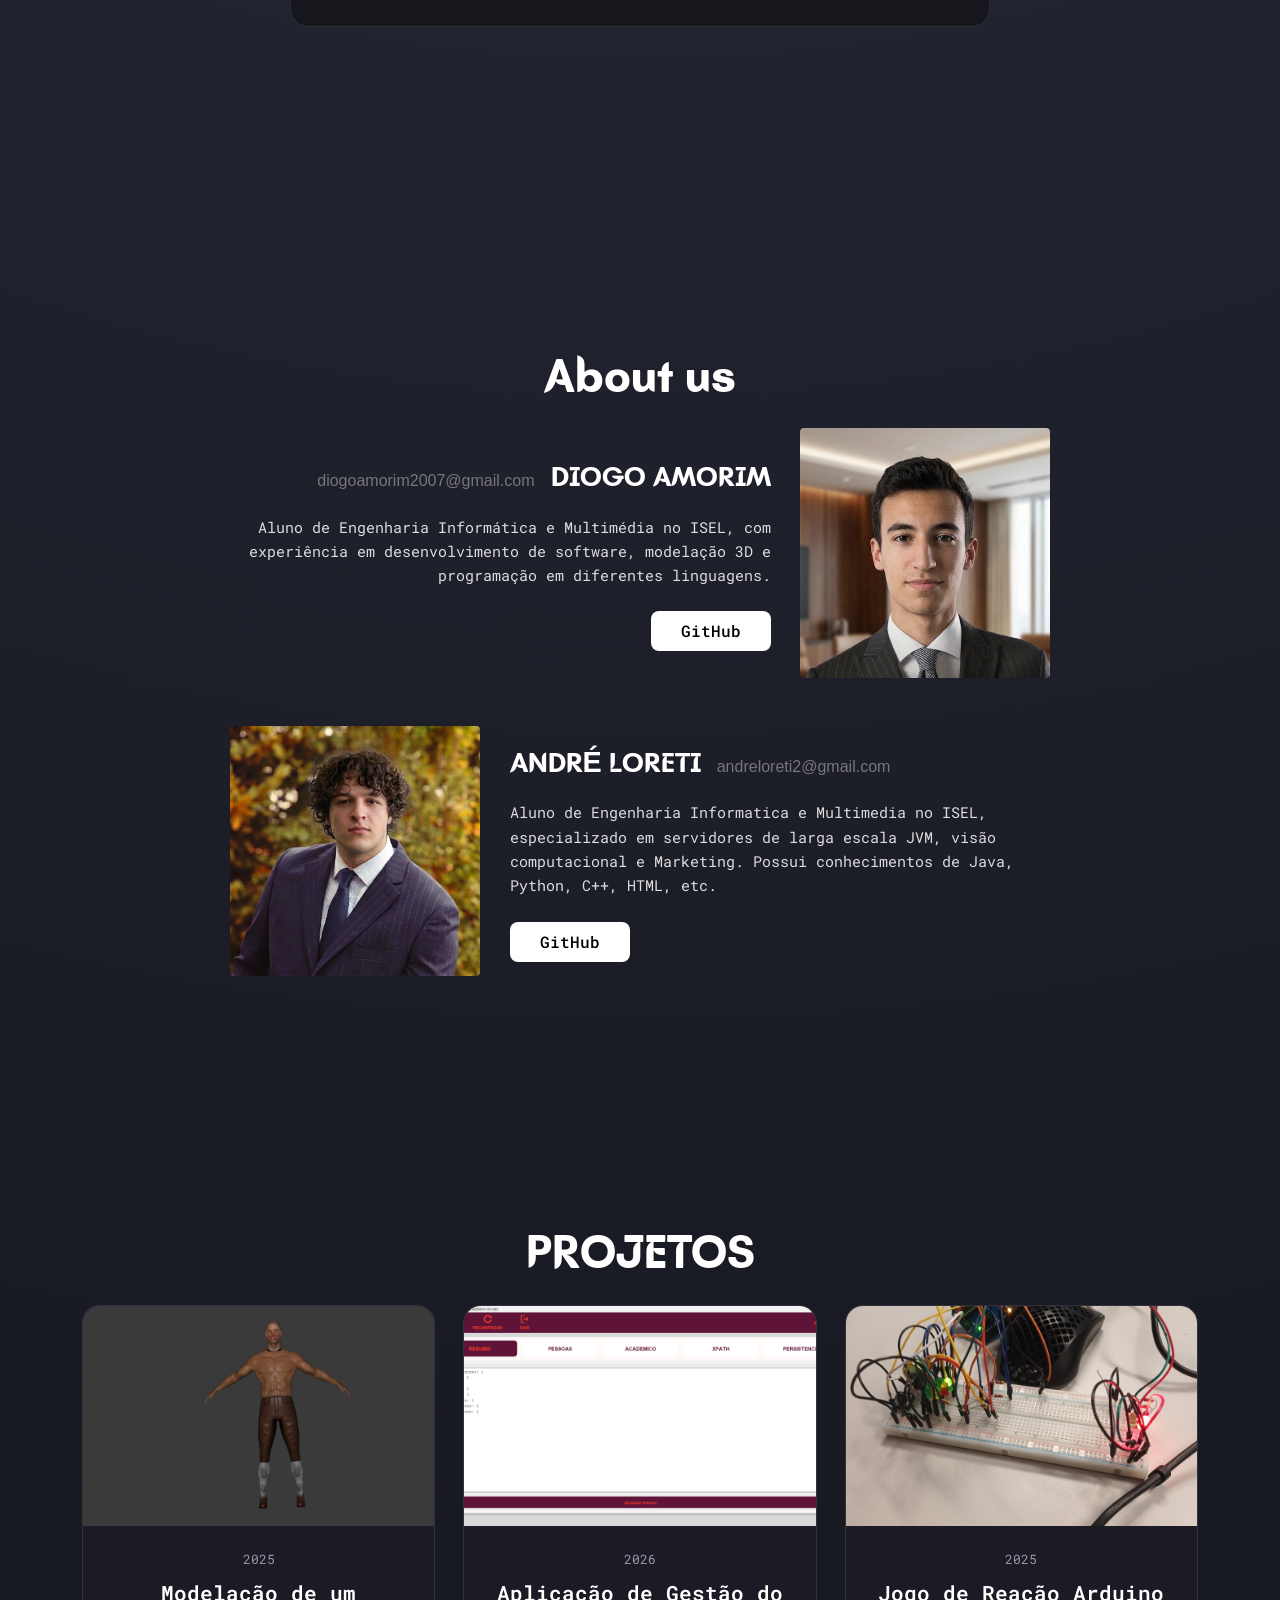
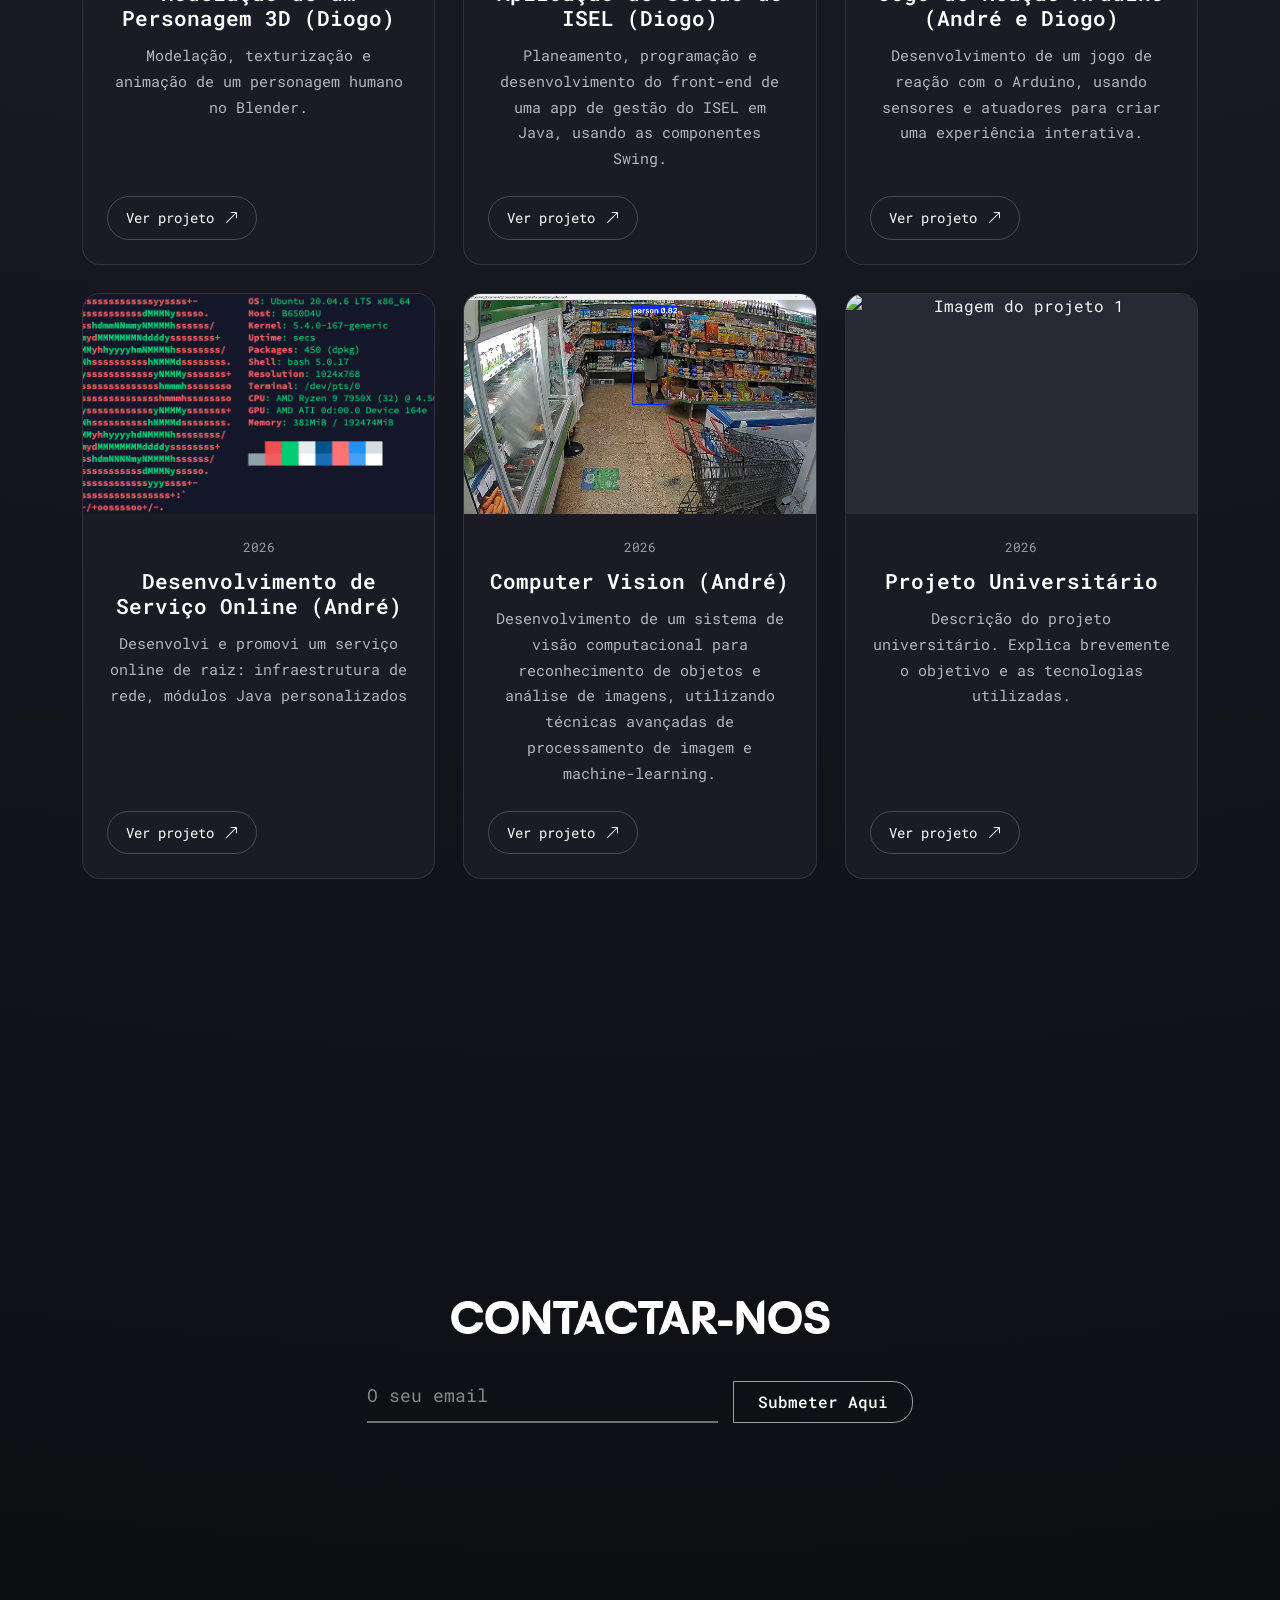
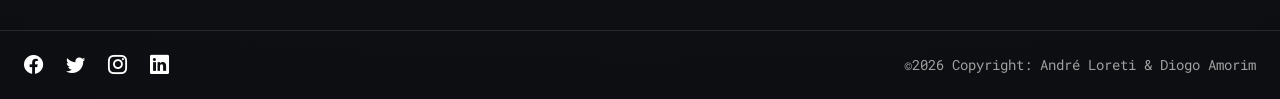
==== commit 408d930d: "-" ====
--- a/index.html
+++ b/index.html
@@ -1,7 +1,8 @@
 <!doctype html>
 <html lang="en">
   <head>
-    <title>O Nosso Portfolio Web</title>
+    <title>Portfolio Nota 10
+    </title>
     <!-- Required meta tags -->
     <meta charset="utf-8" />
     <meta
@@ -38,12 +39,12 @@
   </head>
 
   <body>
-    <header id="top">
+    <header id="top"> 
       <div class="navbar-wrapper">
-        <div class="navbar-capsule">
+        <div class="navbar-capsule" id="mainNavbar">
           
-                    <!-- Clicar aqui vai para o id="top" -->
-                    <a class="nav-link active" href="#top">Home</a>
+                    <!-- Clicar aqui vai para o id selecionado -->
+                    <a class="nav-link active" href="#home">Home</a>
                     <a class="nav-link" href="#skills">Skills</a>
                     <a class="nav-link" href="#about">About us</a>
                     <a class="nav-link" href="#projects">Projects</a>
@@ -54,17 +55,13 @@
 
     <main>
       <!-- HERO SECTION COM GRELHA DE 2 CAIXAS (ESQUERDA E DIREITA) -->
-      <section>
+      <section id="home">
         <div class="container">
           <div class="row align-items-center g-5">
             
             <!-- CAIXA ESQUERDA: Textos e Botões -->
             <div class="col-12 col-lg-7">
-              
-              <!-- Caixa do Cumprimento -->
-              <div class="text-hey">
-                Hey 👋, somos o André Loreti & Diogo Amorim
-              </div>
+            
 
               <!-- Caixa do Título Principal -->
               <div class="title-box">
@@ -72,18 +69,22 @@
                 <h2 class="text-lg">Software Engineering</h2>
               </div>
 
+              <div class="text-hey">
+                Hey there! We are André & Diogo.
+              </div>
+
               <!-- Caixa de Descrição Curta -->
               <div class="text-description">
-                Estudantes independentes de software engineering focados em construir aplicações building clean, efficient, and modern applications.
+                High achieving students from ISEL, focusing on areas like Software Engineering, design, 3D modeling, and much more!
               </div>
 
               <!-- Caixa dos Botões de Ação -->
               <div class="d-flex align-items-center gap-3 flex-wrap">
                 <a href="#contact" class="btn-white-pill">
-                  <i class="bi bi-envelope"></i> Contactar
+                  <i class="bi bi-envelope"></i> Contact us
                 </a>
                 <a href="#projects" class="btn-link-custom">
-                  Ver o Nosso Trabalho <i class="bi bi-arrow-right"></i>
+                  Check our work <i class="bi bi-arrow-right"></i>
                 </a>
               </div>
 
@@ -94,7 +95,7 @@
               <div class="hero-card-img">
                 <!-- Substituir o src pela vossa foto ou imagem do projeto -->
                 <img 
-                  src="https://images.unsplash.com/photo-1534972195531-d756b9bfa9f2?q=80&w=800&auto=format&fit=crop" 
+                  src="images/diogo1.jpg" 
                   alt="Developer Workstation" 
                 />
               </div>
@@ -107,7 +108,7 @@
       <!-- SECÇÕES SEGUINTES -->
       <section id="skills" class="py-5">
         <div class="container text-center my-auto">
-          <h2 class="text-lg-center" style="font-family: 'Batangas', sans-serif; font-size: 3rem;">OUR SKILLS</h2>
+          <h2 class="text-lg-center" style="font-family: 'Batangas', sans-serif; font-size: 3rem;">Our Skills</h2>
             <div id="carouselExampleCaptions" class="carousel slide">
               <div class="carousel-indicators">
                 <button type="button" data-bs-target="#carouselExampleCaptions" data-bs-slide-to="0" class="active" aria-current="true" aria-label="Slide 1"></button>
@@ -152,7 +153,7 @@
       
       <section id="about">
         <div class="container text-center my-auto">
-          <h2 class="text-lg-center" style="font-family: 'Batangas', sans-serif; font-size: 3rem;">QUEM SOMOS?</h2>
+          <h2 class="text-lg-center" style="font-family: 'Batangas', sans-serif; font-size: 3rem;">About us</h2>
             <!-- DIOGO AMORIM -->
           <div class="row align-items-center g-4 mb-5 justify-content-center">
             <!-- Texto -->
@@ -437,5 +438,48 @@
 
     <!-- Bootstrap JavaScript -->
     <script src="https://cdn.jsdelivr.net/npm/bootstrap@5.3.3/dist/js/bootstrap.bundle.min.js"></script>
+
+    <script>
+    document.addEventListener("DOMContentLoaded", () => {
+
+        const navLinks = document.querySelectorAll(".navbar-capsule .nav-link");
+        const sections = document.querySelectorAll("main section[id]");
+
+        function updateActiveSection() {
+
+            let currentSection = "home";
+            const scrollPosition = window.scrollY + window.innerHeight / 3;
+
+            sections.forEach(section => {
+                const sectionTop = section.offsetTop;
+                const sectionBottom = sectionTop + section.offsetHeight;
+
+                if (
+                    scrollPosition >= sectionTop &&
+                    scrollPosition < sectionBottom
+                ) {
+                    currentSection = section.id;
+                }
+            });
+
+            navLinks.forEach(link => {
+                link.classList.remove("active");
+
+                const target = link.getAttribute("href");
+
+                if (target === `#${currentSection}`) {
+                    link.classList.add("active");
+                }
+            });
+        }
+
+        window.addEventListener("scroll", updateActiveSection);
+        window.addEventListener("resize", updateActiveSection);
+
+        updateActiveSection();
+    });
+</script>
+
   </body>
 </html>
+
--- a/css/main.css
+++ b/css/main.css
@@ -1,245 +1,256 @@
 @font-face {
-    font-family: "Batangas";
-    src: url("../fonts/Batangas_Free_2011/Batangas_Free_2011/Web Fonts/Batangas-Bold.woff2") format("woff2"),
-         url("../fonts/Batangas_Free_2011/Batangas_Free_2011/Web Fonts/Batangas-Bold.woff") format("woff");
-    font-weight: bold;
+  font-family: "Batangas";
+  src:
+    url("../fonts/Batangas_Free_2011/Batangas_Free_2011/Web Fonts/Batangas-Bold.woff2")
+      format("woff2"),
+    url("../fonts/Batangas_Free_2011/Batangas_Free_2011/Web Fonts/Batangas-Bold.woff")
+      format("woff");
+  font-weight: bold;
 }
 
 h1 {
-    font-family: "Batangas", sans-serif;
-    
+  font-family: "Batangas", sans-serif;
 }
 
 h2 {
-    font-family: "Batangas", sans-serif;
-    
+  font-family: "Batangas", sans-serif;
+}
+
+html {
+    scroll-behavior: smooth;
 }
 
 body {
-    background: radial-gradient(circle at 50% 0%, #2b2d3d 0%, #0d0e12 100%);
-    min-height: 100vh; /* background ocupa 100% da tela (vh = ajusta a qualquer resolucao) */
-    font-family: 'Roboto Mono', monospace;
-    margin: 0;
-    overflow-x: hidden;
+  background: radial-gradient(circle at 50% 0%, #2b2d3d 0%, #0d0e12 100%);
+  min-height: 100vh; /* background ocupa 100% da tela (vh = ajusta a qualquer resolucao) */
+  font-family: "Roboto Mono", monospace;
+  margin: 0;
+  overflow-x: hidden;
+  position: relative;
 }
 
 /* Config do background */
 section {
-    min-height: 100vh; /* background ocupa 100% da tela (vh = ajusta a qualquer resolucao) */
-    display: flex;
-    align-items: center;
-    position: relative;
-    padding-top: 80px;
+  min-height: 100vh; /* background ocupa 100% da tela (vh = ajusta a qualquer resolucao) */
+  display: flex;
+  align-items: center;
+  position: relative;
+  padding-top: 80px;
+  scroll-margin-top: 80px; /* Ajusta a posição do scroll para não ficar escondido atrás da navbar */
 }
 
 /* Config da navbar */
 
 .navbar-wrapper {
-    position: fixed;
-    top: 24px;
-    left: 0;
-    right: 0; /* Garante que a navbar fique fixa no topo da página */
-    z-index: 1000; /* Garante que a navbar fique acima de outros elementos */
-    display: flex; /* Alinha os itens da navbar horizontalmente */
-    justify-content: center; /* Centraliza os itens da navbar */
+  position: fixed;
+  top: 24px;
+  left: 0;
+  right: 0; /* Garante que a navbar fique fixa no topo da página */
+  z-index: 1000; /* Garante que a navbar fique acima de outros elementos */
+  display: flex; /* Alinha os itens da navbar horizontalmente */
+  justify-content: center; /* Centraliza os itens da navbar */
 }
 
 .navbar-capsule {
-    background: rgba(18, 18, 22, 0.85); /* fundo transparente */
-    backdrop-filter: blur(12px); /* efeito de desfoque */
-    border: 1px solid rgba(255, 255, 255, 0.12); /* borda sutil */
-    border-radius: 40px;
-    padding: 6px 12px; /* espaçamento interno */
-    display: flex; /* Alinha os itens da navbar horizontalmente */
-    align-items: center; /* Alinha os itens verticalmente */
-    gap: 8px; /* Espaçamento entre os itens da navbar */
+  background: rgba(18, 18, 22, 0.85); /* fundo transparente */
+  backdrop-filter: blur(12px); /* efeito de desfoque */
+  border: 1px solid rgba(255, 255, 255, 0.12); /* borda sutil */
+  border-radius: 40px;
+  padding: 6px 12px; /* espaçamento interno */
+  display: flex; /* Alinha os itens da navbar horizontalmente */
+  align-items: center; /* Alinha os itens verticalmente */
+  gap: 8px; /* Espaçamento entre os itens da navbar */
 }
 
 .navbar-capsule .nav-link {
-    color: #a0a0a0 !important; /* cor do texto */
-    font-size: 14px;
-    font-weight: 500;
-    padding: 8px 18px !important;
-    border-radius: 20px;
-    transition: all 0.3s ease;
+  color: #a0a0a0 !important; /* cor do texto */
+  font-size: 14px;
+  font-weight: 500;
+  padding: 8px 18px !important;
+  border-radius: 20px;
+  transition: all 0.3s ease;
 }
 
 /* Item selecionado/ativo na navbar */
 .navbar-capsule .nav-link:hover,
 .navbar-capsule .nav-link.active {
-    color: #ffffff !important;
-    background-color: rgba(255, 255, 255, 0.12);
+  color: #ffffff !important;
+  background-color: rgba(255, 255, 255, 0.12);
 }
 
 /* Config da TIPOGRAFIA */
 /* Config do PORTFOLIO */
 .text-xl {
-    font-size: 64px;
-    line-height: 0.9;
-    margin-top: 20px;
-    color: white;
+  font-size: 100px;
+  line-height: 0.9;
+  margin-top: 20px;
+  color: white;
 }
 
 /* Config do SOFTWARE ENGINEERING */
 .text-lg {
-    font-size: 32px;
-    line-height: 0.1;
-    color: white;
+  font-size: 70px;
+  margin-top:20px;
+  margin-bottom:10px;
+  line-height: 0.1;
+  color: white;
 }
 
 .text-lg-center {
-    font-size: 32px;
-    line-height: 0.1;
-    color: white;
-    margin-bottom: 50px;
-    margin-top: 50px;
+  font-size: 32px;
+  line-height: 0.1;
+  color: white;
+  margin-bottom: 50px;
+  margin-top: 50px;
 }
 
 .text-hey {
-    font-size: 20px;
-    line-height: 0.8;
-    margin-top: 20px;
-    color: white;
-}
-
+  font-size: 20px;
+  line-height: 0.8;
+  margin-top: 40px;
+  color: white;
+}
 
 .text-description {
-    font-size: 15px;
-    color: #8a8d9b;
-    max-width: 460px;
-    margin-bottom: 32px;
-    line-height: 1.6;
+  font-size: 15px;
+  color: #8a8d9b;
+  max-width: 460px;
+  margin-bottom: 32px;
+  line-height: 1.6;
+  margin-top: 10px;
 }
 .card {
-    background-color: #4d4b4b; /* cor do card */
-    color: white; /* cor do texto */
-    border-radius: 10px; /* borda arredondada */
-    padding: 20px; /* espaçamento interno */
-    margin-bottom: 20px; /* espaçamento entre os cards */
-}
-
+  background-color: #4d4b4b; /* cor do card */
+  color: white; /* cor do texto */
+  border-radius: 10px; /* borda arredondada */
+  padding: 20px; /* espaçamento interno */
+  margin-bottom: 20px; /* espaçamento entre os cards */
+}
 
 /* Botão branco principal (Contact) */
 .btn-white-pill {
-    background-color: #ffffff;
-    color: #000000;
-    border-radius: 30px;
-    padding: 10px 24px;
-    font-weight: 600;
-    text-decoration: none;
-    display: inline-flex;
-    align-items: center;
-    gap: 8px;
-    transition: transform 0.2s ease, background-color 0.2s ease;
+  background-color: #ffffff;
+  color: #000000;
+  border-radius: 30px;
+  padding: 10px 24px;
+  font-weight: 600;
+  text-decoration: none;
+  display: inline-flex;
+  align-items: center;
+  gap: 8px;
+  transition:
+    transform 0.2s ease,
+    background-color 0.2s ease;
 }
 
 .btn-white-pill:hover {
-    background-color: #e2e2e2;
-    color: #000000;
-    transform: translateY(-2px);
+  background-color: #e2e2e2;
+  color: #000000;
+  transform: translateY(-2px);
 }
 
 /* Botão secundário de link simples (View Work) */
 .btn-link-custom {
-    color: #ffffff;
-    text-decoration: none;
-    font-weight: 500;
-    padding: 10px 16px;
-    display: inline-flex;
-    align-items: center;
-    gap: 8px;
-    transition: opacity 0.2s;
+  color: #ffffff;
+  text-decoration: none;
+  font-weight: 500;
+  padding: 10px 16px;
+  display: inline-flex;
+  align-items: center;
+  gap: 8px;
+  transition: opacity 0.2s;
 }
 
 .btn-link-custom:hover {
-    color: #cccccc;
-    opacity: 0.8;
-}
-
-/* Caixa da imagem */.hero-card-img {
-    background-color: #16171d;
-    border: 1px solid rgba(255, 255, 255, 0.1);
-    border-radius: 28px;
-    padding: 12px;
-    box-shadow: 0 20px 50px rgba(0, 0, 0, 0.6);
-    max-width: 420px;
-    margin: 0 auto;
+  color: #cccccc;
+  opacity: 0.8;
+}
+
+/* Caixa da imagem */
+.hero-card-img {
+  background-color: #16171d;
+  border: 1px solid rgba(255, 255, 255, 0.1);
+  border-radius: 28px;
+  padding: 12px;
+  box-shadow: 0 20px 50px rgba(0, 0, 0, 0.6);
+  max-width: 420px;
+  margin: 0 auto;
 }
 
 .hero-card-img img {
-    width: 100%;
-    height: auto;
-    border-radius: 20px;
-    display: block;
-    object-fit: cover;
+  width: 100%;
+  height: auto;
+  border-radius: 20px;
+  display: block;
+  object-fit: cover;
 }
 
 /* Config do CONTACT */
 #contact {
-    min-height: 80vh;
-    display: flex;
-    flex-direction: column;
-    justify-content: space-between;
-    padding-top: 80px;
-    color: #ffffff;
+  min-height: 80vh;
+  display: flex;
+  flex-direction: column;
+  justify-content: space-between;
+  padding-top: 80px;
+  color: #ffffff;
 }
 
 /* Estilo para a caixa de email do Bootstrap */
 #contact .form-control {
-    background-color: transparent;
-    border: none;
-    border-bottom: 2px solid rgba(255, 255, 255, 0.4);
-    border-radius: 0;
-    color: #ffffff;
-    padding: 12px 0;
-    font-size: 1.1rem;
+  background-color: transparent;
+  border: none;
+  border-bottom: 2px solid rgba(255, 255, 255, 0.4);
+  border-radius: 0;
+  color: #ffffff;
+  padding: 12px 0;
+  font-size: 1.1rem;
 }
 
 #contact .form-control:focus {
-    background-color: transparent;
-    border-color: #ffffff;
-    box-shadow: none;
-    color: #ffffff;
+  background-color: transparent;
+  border-color: #ffffff;
+  box-shadow: none;
+  color: #ffffff;
 }
 
 #contact .form-control::placeholder {
-    color: rgba(255, 255, 255, 0.5);
+  color: rgba(255, 255, 255, 0.5);
 }
 
 /* Botão "Submit Here" com transição de cor ao passar o rato */
 .btn-submit {
-    background-color: transparent;
-    border: 1px solid rgba(255, 255, 255, 0.6);
-    color: #ffffff;
-    border-radius: 20px;
-    padding: 8px 24px;
-    font-weight: 500;
-    transition: all 0.3s ease;
+  background-color: transparent;
+  border: 1px solid rgba(255, 255, 255, 0.6);
+  color: #ffffff;
+  border-radius: 20px;
+  padding: 8px 24px;
+  font-weight: 500;
+  transition: all 0.3s ease;
 }
 
 .btn-submit:hover {
-    background-color: #ffffff;
-    color: #0d0e12;
-    border-color: #ffffff;
+  background-color: #ffffff;
+  color: #0d0e12;
+  border-color: #ffffff;
 }
 
 /* Estilo do Rodapé */
 footer.site-footer {
-    border-top: 1px solid rgba(255, 255, 255, 0.1);
-    padding: 20px 0;
-    font-size: 0.9rem;
-    color: #a0a0a0;
+  border-top: 1px solid rgba(255, 255, 255, 0.1);
+  padding: 20px 0;
+  font-size: 0.9rem;
+  color: #a0a0a0;
 }
 
 .footer-social-icons a {
-    color: #ffffff;
-    font-size: 1.2rem;
-    margin-right: 15px;
-    transition: opacity 0.2s;
+  color: #ffffff;
+  font-size: 1.2rem;
+  margin-right: 15px;
+  transition: opacity 0.2s;
 }
 
 .footer-social-icons a:hover {
-    opacity: 0.7;
+  opacity: 0.7;
 }
 
 .micro-slats {
@@ -248,9 +259,6 @@
   height: 100%;
   overflow: hidden;
 }
-
-
-
 
 .projects-section {
   padding: 100px 0;
@@ -273,7 +281,9 @@
   overflow: hidden;
   display: flex;
   flex-direction: column;
-  transition: transform 0.3s ease, border-color 0.3s ease;
+  transition:
+    transform 0.3s ease,
+    border-color 0.3s ease;
 }
 
 .project-card:hover {
@@ -346,7 +356,9 @@
   color: #ffffff;
   text-decoration: none;
   font-size: 0.9rem;
-  transition: background 0.3s ease, color 0.3s ease;
+  transition:
+    background 0.3s ease,
+    color 0.3s ease;
 }
 
 .project-button:hover {
@@ -378,65 +390,209 @@
 
 /* ESTILOS PARA A SECÇÃO ABOUT US*/
 #about {
-    color: #ffffff;
-    min-height: 100vh;
-    padding: 80px 0;
-    display: flex;
-    align-items: center;
+  color: #ffffff;
+  min-height: 100vh;
+  padding: 80px 0;
+  display: flex;
+  align-items: center;
 }
 
 /* Cor do email em tom cinzento discreto */
 .about-email {
-    color: #777777;
-    font-size: 1rem;
-    font-family: sans-serif;
+  color: #777777;
+  font-size: 1rem;
+  font-family: sans-serif;
 }
 
 /* Nome em fonte Batangas destacada */
 .about-name {
-    font-family: 'Batangas', sans-serif;
-    font-size: 1.8rem;
-    font-weight: bold;
-    color: #ffffff;
+  font-family: "Batangas", sans-serif;
+  font-size: 1.8rem;
+  font-weight: bold;
+  color: #ffffff;
 }
 
 /* Texto do cabeçalho da secção */
 .about-title {
-    font-family: 'Batangas', sans-serif;
-    font-size: 3rem;
-    color: #ffffff;
-    margin-bottom: 50px;
+  font-family: "Batangas", sans-serif;
+  font-size: 3rem;
+  color: #ffffff;
+  margin-bottom: 50px;
 }
 
 /* Parágrafos de descrição */
 .about-text {
-    color: #dddddd;
-    font-size: 0.95rem;
-    line-height: 1.6;
+  color: #dddddd;
+  font-size: 0.95rem;
+  line-height: 1.6;
 }
 
 /* Tamanho e moldura das fotografias de perfil */
 .about-img {
-    width: 100%;
-    max-width: 250px;
-    height: 250px;
-    object-fit: cover;
-    border-radius: 4px; /* Borda arredondada */
+  width: 100%;
+  max-width: 250px;
+  height: 250px;
+  object-fit: cover;
+  border-radius: 4px; /* Borda arredondada */
 }
 
 /* Botão retangular branco do GitHub */
 .btn-github {
-    background-color: #ffffff;
-    color: #000000;
-    font-weight: 500;
-    border-radius: 8px;
-    padding: 8px 30px;
-    text-decoration: none;
-    display: inline-block;
-    transition: all 0.2s ease;
+  background-color: #ffffff;
+  color: #000000;
+  font-weight: 500;
+  border-radius: 8px;
+  padding: 8px 30px;
+  text-decoration: none;
+  display: inline-block;
+  transition: all 0.2s ease;
 }
 
 .btn-github:hover {
-    background-color: #e0e0e0;
-    color: #000000;
+  background-color: #e0e0e0;
+  color: #000000;
+}
+
+/* CARROSSEL DE COMPETÊNCIAS */
+#carouselExampleCaptions {
+  max-width: 700px; /* largura máxima do carrossel */
+  margin: 0 auto; /* centra o carrossel */
+  border-radius: 18px;
+  overflow: hidden;
+  background-color: #16171d;
+  border: 1px solid rgba(255, 255, 255, 0.1);
+}
+
+#carouselExampleCaptions .carousel-item img {
+  height: 250px; /* altura em telemóvel */
+  object-fit: contain; /* mostra o logo inteiro sem cortar */
+  padding: 20px 20px 70px; /* espaço em baixo para a legenda */
+}
+
+@media (max-width: 767.98px) {
+  .navbar-wrapper {
+    top: 12px;
+    padding: 0 12px;
+  }
+
+  .navbar-capsule {
+    max-width: 100%;
+    flex-wrap: wrap;
+    justify-content: center;
+    gap: 2px;
+    padding: 5px 8px;
+  }
+
+  .navbar-capsule .nav-link {
+    padding: 6px 10px !important;
+    font-size: 12px;
+  }
+
+  section {
+    min-height: auto;
+    padding: 96px 0 48px;
+  }
+
+  #home {
+    min-height: 100vh;
+    min-height: 100svh;
+  }
+
+  #home .row {
+    --bs-gutter-x: 1.5rem !important;
+  }
+
+  #skills {
+    padding: 96px 0 48px !important;
+  }
+
+  #about {
+    min-height: auto;
+    padding: 96px 0 48px;
+  }
+
+  .projects-section {
+    padding: 96px 0 48px;
+  }
+
+  #contact {
+    min-height: auto;
+    padding: 96px 0 0;
+  }
+
+  .text-xl {
+    font-size: clamp(2.5rem, 11vw, 4rem);
+    line-height: 0.95;
+  }
+
+  .text-lg {
+    font-size: clamp(1.25rem, 5.5vw, 2rem);
+    line-height: 1.15;
+  }
+
+  #skills .text-lg-center,
+  #about .text-lg-center,
+  #contact .text-lg-center {
+    font-size: clamp(1.75rem, 7vw, 3rem) !important;
+    line-height: 1.1;
+    margin: 32px 0;
+  }
+
+  .text-hey {
+    font-size: clamp(1rem, 4vw, 1.25rem);
+    line-height: 1.3;
+  }
+
+  #about .about-text.text-end {
+    text-align: center !important;
+  }
+
+  .about-img {
+    width: min(100%, 250px);
+    height: auto;
+    aspect-ratio: 1;
+  }
+
+  #contact .input-group {
+    flex-wrap: wrap;
+  }
+
+  #contact .input-group .form-control,
+  #contact .btn-submit {
+    flex: 1 1 100%;
+    width: 100%;
+  }
+}
+
+@media (min-width: 768px) {
+  #carouselExampleCaptions .carousel-item img {
+    height: 400px; /* altura em ecrãs maiores */
+  }
+}
+
+/* Tamanho fixo do slideshow */
+#carouselExampleCaptions {
+    width: 100%;
+    height: 450px;
+}
+
+/* Todas as slides têm exatamente o mesmo tamanho */
+#carouselExampleCaptions .carousel-inner,
+#carouselExampleCaptions .carousel-item {
+    width: 100%;
+    height: 100%;
+}
+
+/* Imagens ocupam todo o espaço disponível */
+#carouselExampleCaptions .carousel-item img {
+    width: 100%;
+    height: 100%;
+    object-fit: cover;
+    display: block;
+}
+
+@media (max-width: 576px) { /* Ajuste para dispositivos móveis */
+    #carouselExampleCaptions {
+        height: 300px;
+    }
 }
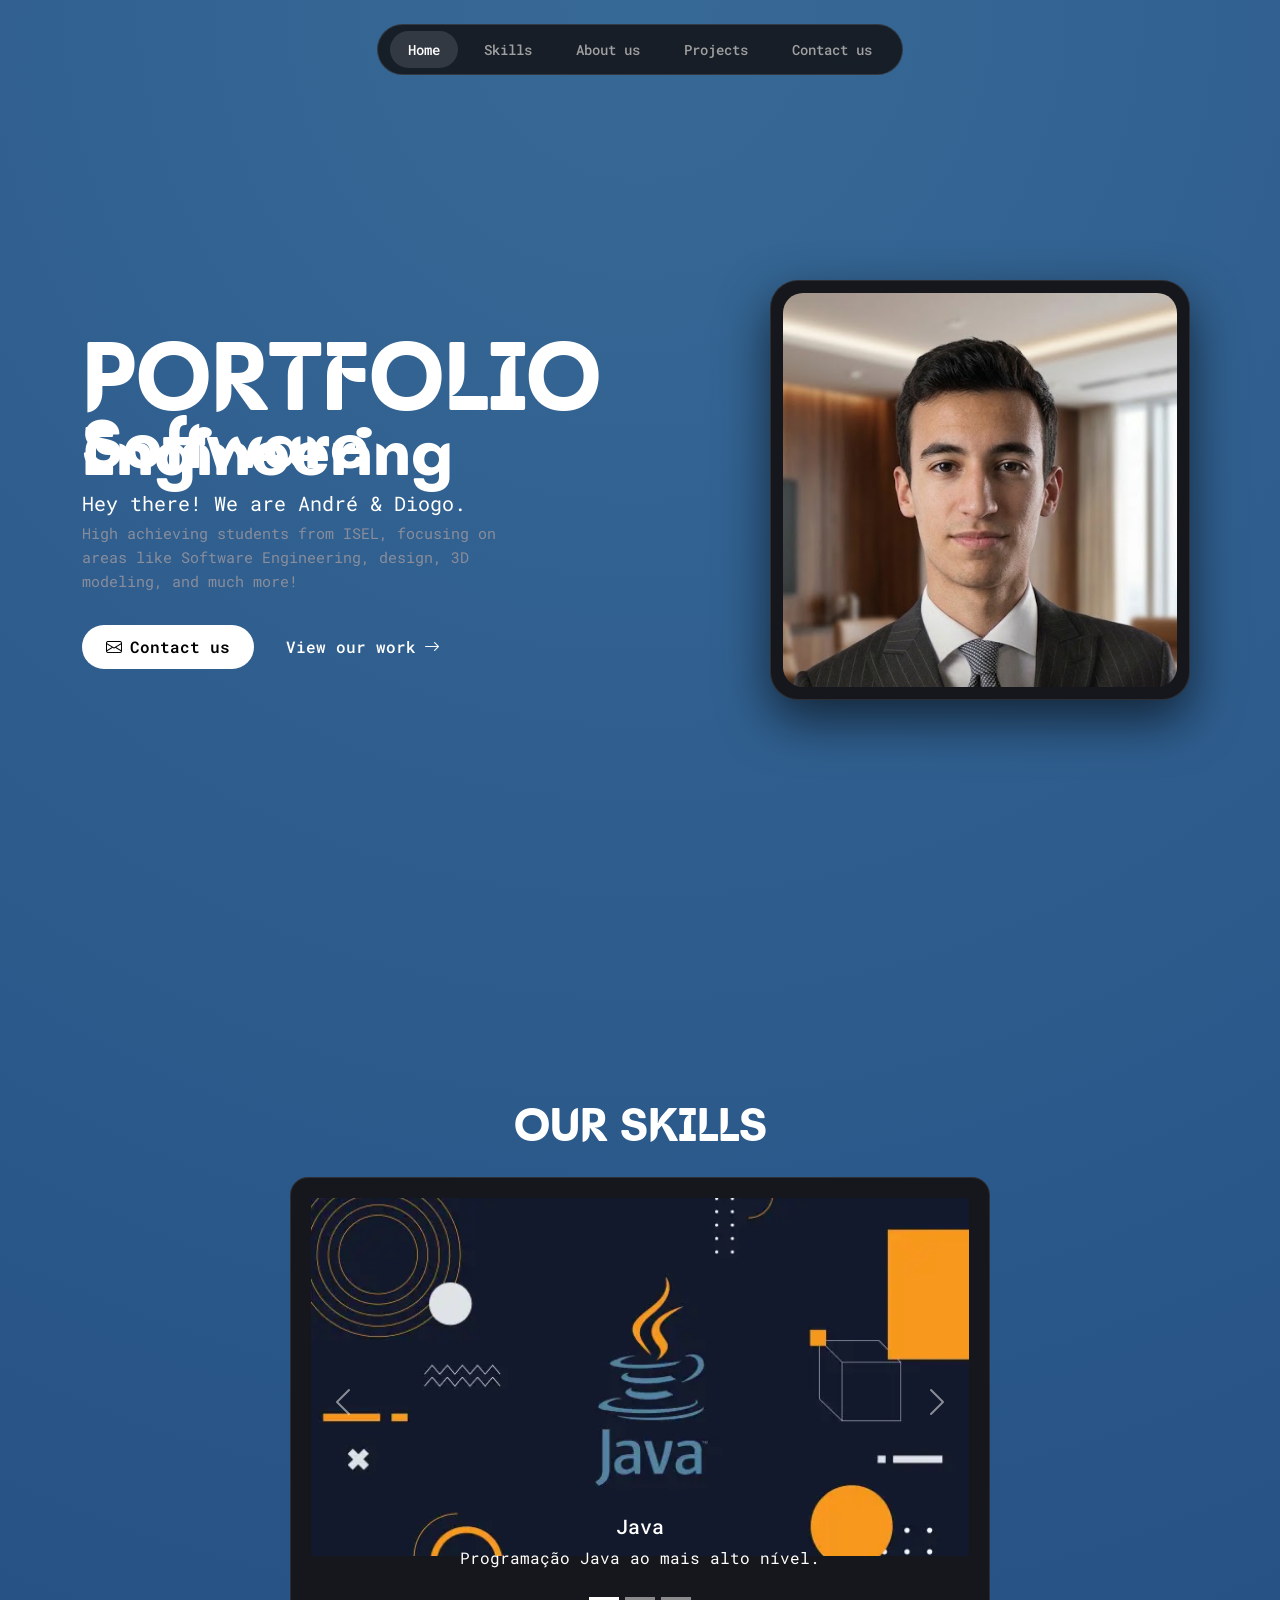
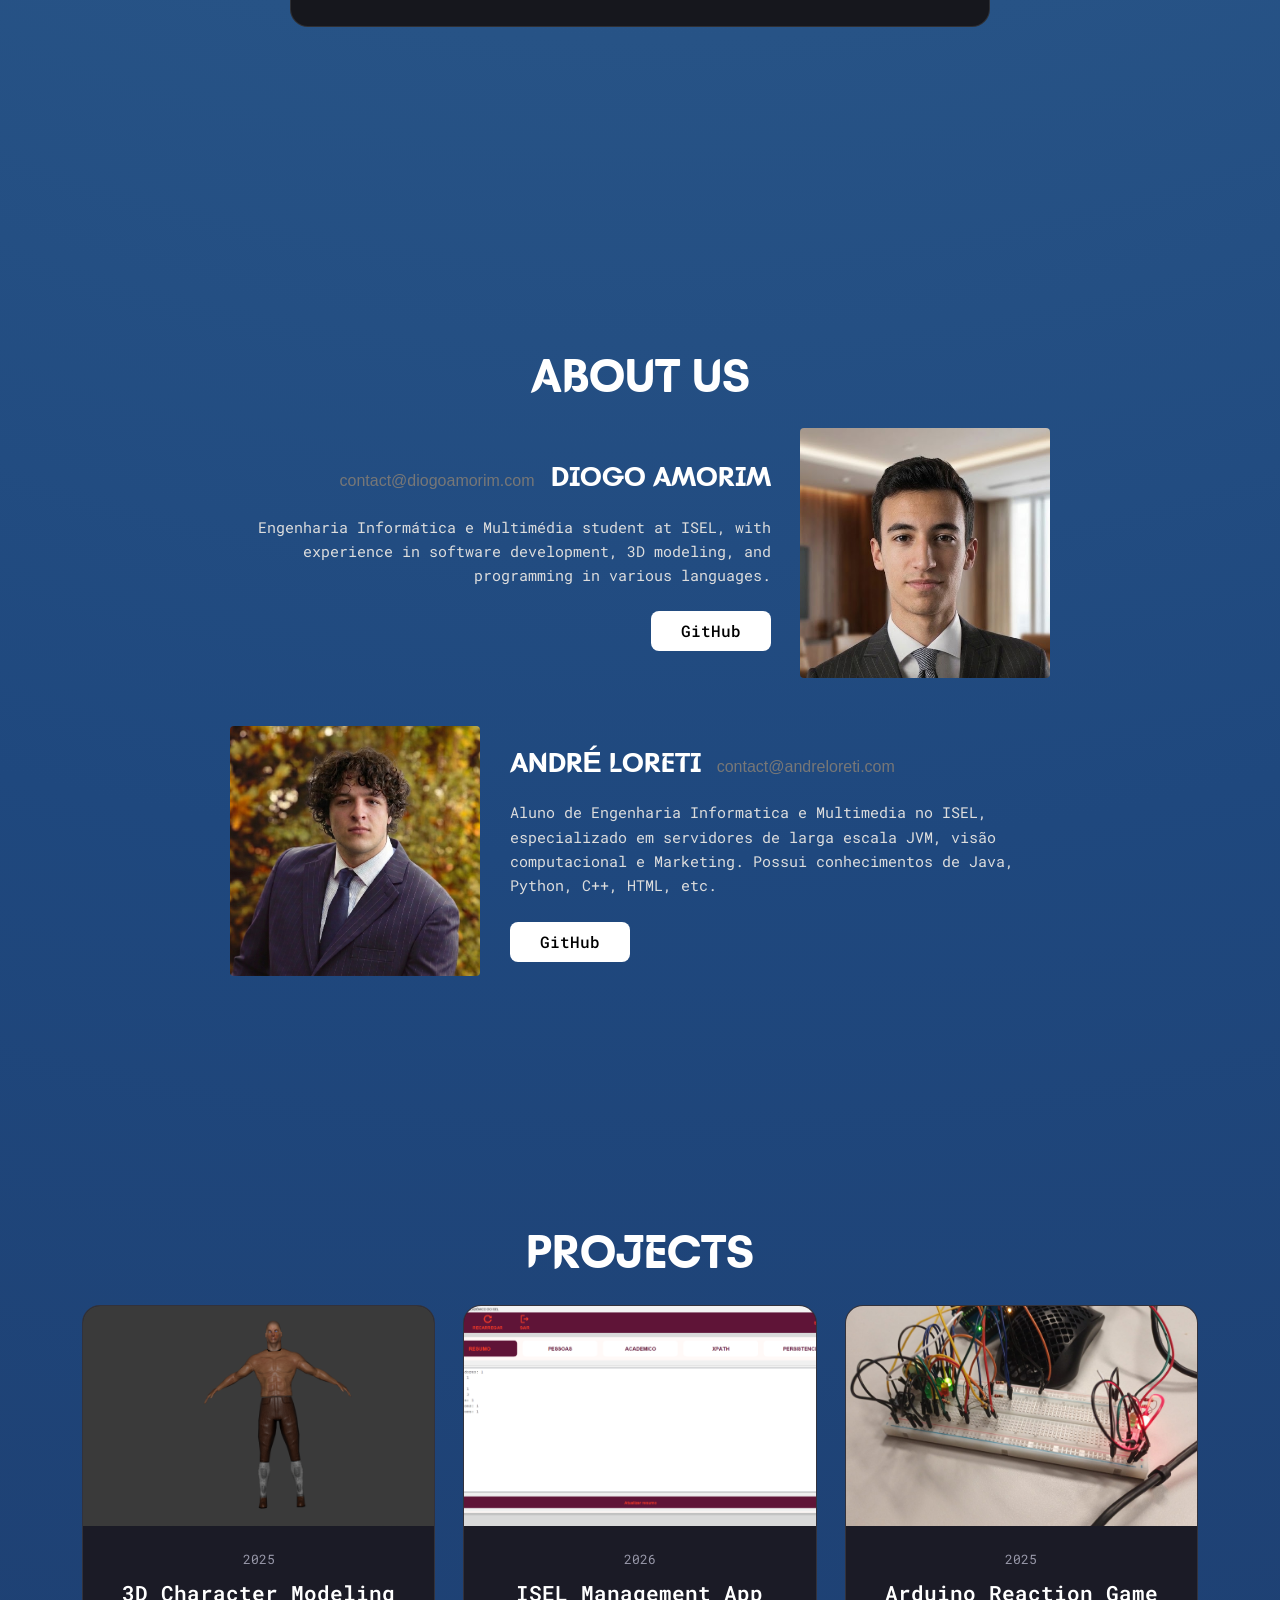
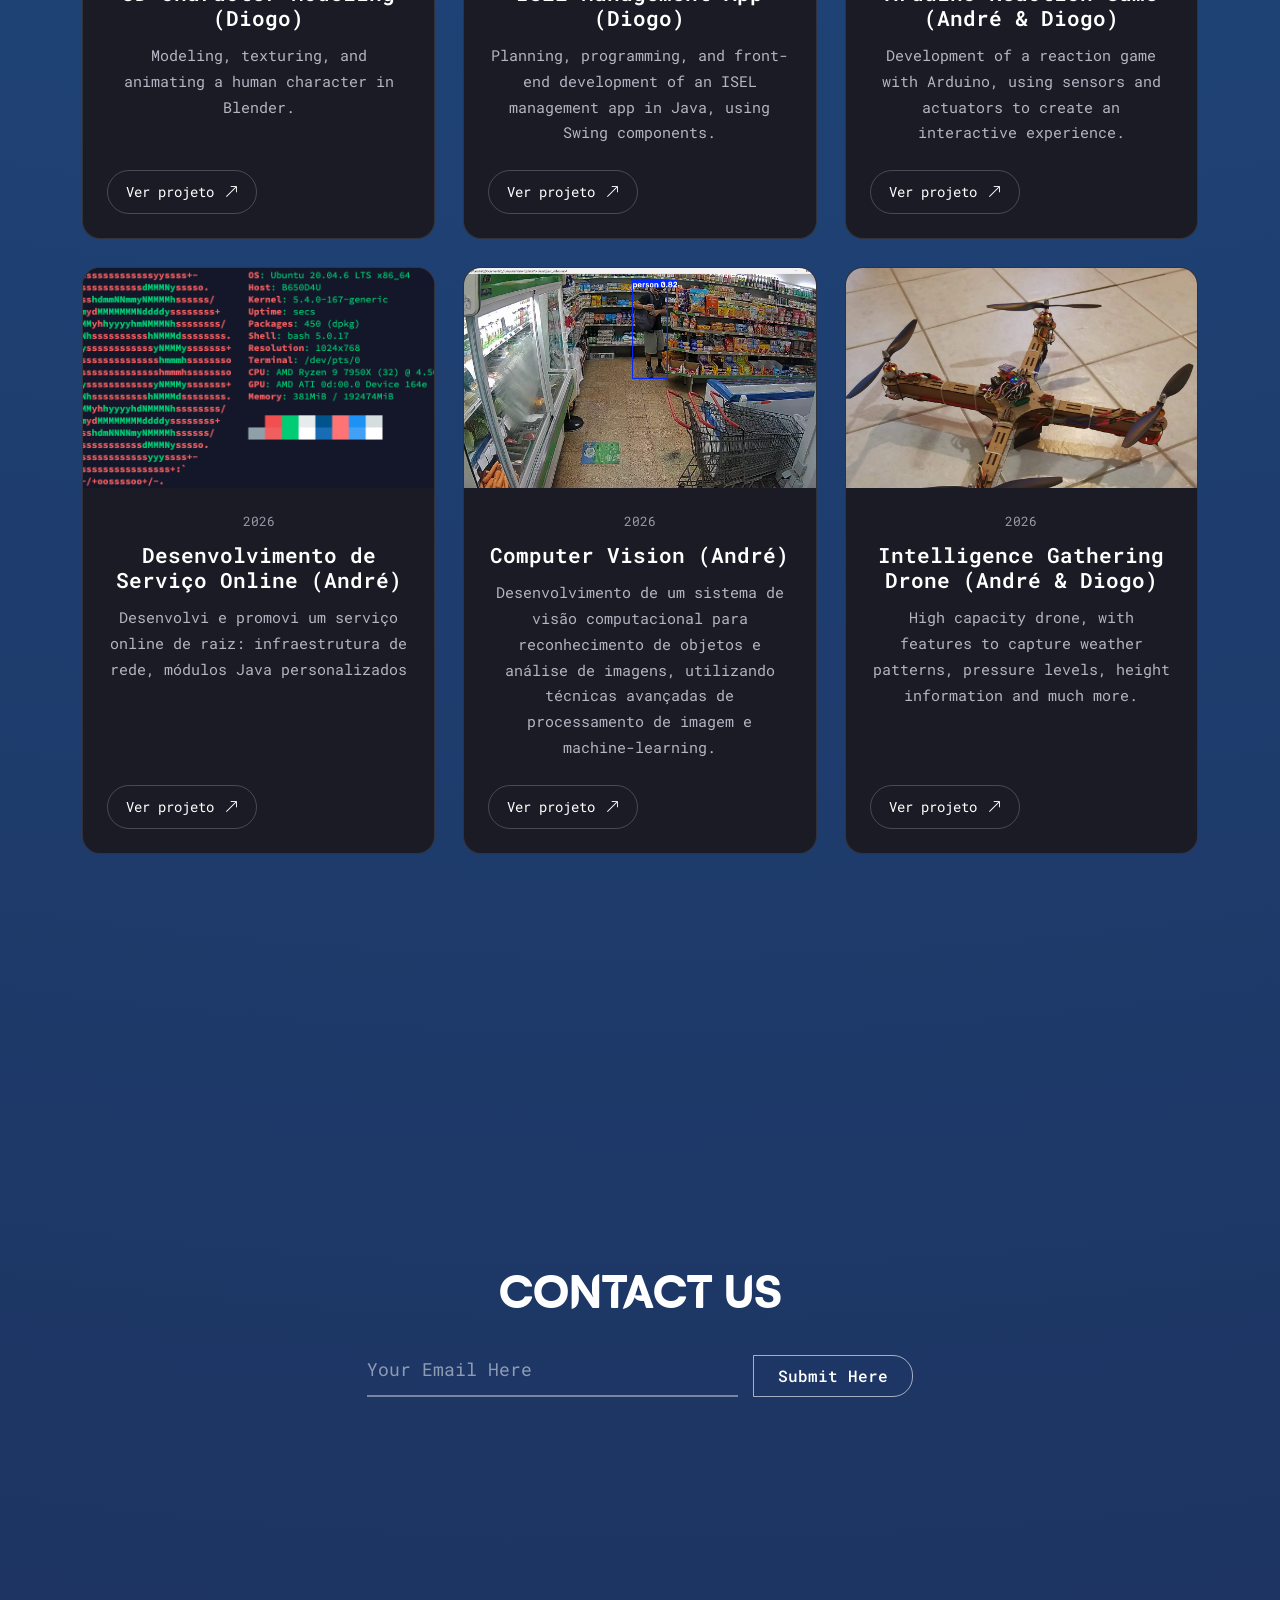
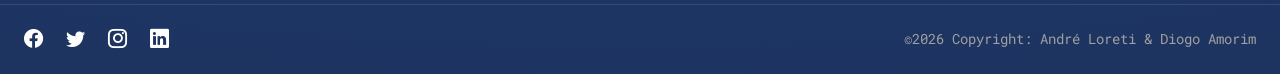
==== commit 11959062: "." ====
--- a/index.html
+++ b/index.html
@@ -1,8 +1,7 @@
 <!doctype html>
 <html lang="en">
   <head>
-    <title>Portfolio Nota 10
-    </title>
+    <title>Web Portfolio</title>
     <!-- Required meta tags -->
     <meta charset="utf-8" />
     <meta
@@ -84,7 +83,7 @@
                   <i class="bi bi-envelope"></i> Contact us
                 </a>
                 <a href="#projects" class="btn-link-custom">
-                  Check our work <i class="bi bi-arrow-right"></i>
+                  View our work <i class="bi bi-arrow-right"></i>
                 </a>
               </div>
 
@@ -108,7 +107,7 @@
       <!-- SECÇÕES SEGUINTES -->
       <section id="skills" class="py-5">
         <div class="container text-center my-auto">
-          <h2 class="text-lg-center" style="font-family: 'Batangas', sans-serif; font-size: 3rem;">Our Skills</h2>
+          <h2 class="text-lg-center" style="font-family: 'Batangas', sans-serif; font-size: 3rem;">OUR SKILLS</h2>
             <div id="carouselExampleCaptions" class="carousel slide">
               <div class="carousel-indicators">
                 <button type="button" data-bs-target="#carouselExampleCaptions" data-bs-slide-to="0" class="active" aria-current="true" aria-label="Slide 1"></button>
@@ -153,19 +152,19 @@
       
       <section id="about">
         <div class="container text-center my-auto">
-          <h2 class="text-lg-center" style="font-family: 'Batangas', sans-serif; font-size: 3rem;">About us</h2>
+          <h2 class="text-lg-center" style="font-family: 'Batangas', sans-serif; font-size: 3rem;">ABOUT US</h2>
             <!-- DIOGO AMORIM -->
           <div class="row align-items-center g-4 mb-5 justify-content-center">
             <!-- Texto -->
             <div class="col-12 col-md-7 col-lg-6 text-md-end text-center">
               <!-- Linha do Email e Nome -->
               <div class="d-flex flex-wrap align-items-baseline justify-content-md-end justify-content-center gap-3 mb-3">
-                <span class="about-email">diogoamorim2007@gmail.com</span>
+                <span class="about-email">contact@diogoamorim.com</span>
                 <span class="about-name">DIOGO AMORIM</span>
               </div>
               <!-- Descrição -->
               <p class="about-text text-end mb-4">
-                 Aluno de Engenharia Informática e Multimédia no ISEL, com experiência em desenvolvimento de software, modelação 3D e programação em diferentes linguagens.
+                 Engenharia Informática e Multimédia student at ISEL, with experience in software development, 3D modeling, and programming in various languages.
               </p>
               <!-- Botão GitHub alinhado à direita -->
               <div class="d-flex justify-content-md-end justify-content-center">
@@ -191,7 +190,7 @@
               <!-- Linha do Nome e Email -->
               <div class="d-flex flex-wrap align-items-baseline justify-content-md-start justify-content-center gap-3 mb-3">
                 <span class="about-name">ANDRÉ LORETI</span>
-                <span class="about-email">andreloreti2@gmail.com</span>
+                <span class="about-email">contact@andreloreti.com</span>
               </div>
               <!-- Descrição -->
               <p class="about-text mb-4">
@@ -208,7 +207,7 @@
 
       <section id="projects" class="projects-section">
         <div class="container text-center my-auto">
-          <h2 class="text-lg-center" style="font-family: 'Batangas', sans-serif; font-size: 3rem;">PROJETOS</h2>
+          <h2 class="text-lg-center" style="font-family: 'Batangas', sans-serif; font-size: 3rem;">PROJECTS</h2>
 
           <div class="projects-grid">
 
@@ -225,10 +224,10 @@
               <div class="project-content">
                 <span class="project-year">2025</span>
 
-                <h3>Modelação de um Personagem 3D (Diogo)</h3>
-
-                <p>
-                  Modelação, texturização e animação de um personagem humano no Blender.
+                <h3>3D Character Modeling (Diogo)</h3>
+
+                <p>
+                  Modeling, texturing, and animating a human character in Blender.
                 </p>
 
                 <a href="https://github.com/DiogoAmorim23/3D-Character-Blender" class="project-button">
@@ -252,10 +251,10 @@
               <div class="project-content">
                 <span class="project-year">2026</span>
 
-                <h3>Aplicação de Gestão do ISEL (Diogo)</h3>
-
-                <p>
-                  Planeamento, programação e desenvolvimento do front-end de uma app de gestão do ISEL em Java, usando as componentes Swing.
+                <h3>ISEL Management App (Diogo)</h3>
+
+                <p>
+                  Planning, programming, and front-end development of an ISEL management app in Java, using Swing components.
                 </p>
 
                 <a href="https://github.com/DiogoAmorim23/ISEL-Management-System" class="project-button">
@@ -280,10 +279,10 @@
               <div class="project-content">
                 <span class="project-year">2025</span>
 
-                <h3>Jogo de Reação Arduino (André e Diogo)</h3>
-
-                <p>
-                  Desenvolvimento de um jogo de reação com o Arduino, usando sensores e atuadores para criar uma experiência interativa.
+                <h3>Arduino Reaction Game (André & Diogo)</h3>
+
+                <p>
+                  Development of a reaction game with Arduino, using sensors and actuators to create an interactive experience.
                 </p>
 
                 <a href="https://canva.link/4tbayx651on37v6" class="project-button">
@@ -359,7 +358,7 @@
 
               <div class="project-image">
                 <img
-                  src="images/projeto1.jpg"
+                  src="images/drone.png"
                   alt="Imagem do projeto 1"
                 />
               </div>
@@ -367,11 +366,10 @@
               <div class="project-content">
                 <span class="project-year">2026</span>
 
-                <h3>Projeto Universitário</h3>
-
-                <p>
-                  Descrição do projeto universitário.
-                  Explica brevemente o objetivo e as tecnologias utilizadas.
+                <h3>Intelligence Gathering Drone (André & Diogo)</h3>
+
+                <p>
+                  High capacity drone, with features to capture weather patterns, pressure levels, height information and much more.
                 </p>
 
                 <a href="projeto1.html" class="project-button">
@@ -390,7 +388,7 @@
 
       <section id="contact">
         <div class="container text-center my-auto">
-          <h2 class="text-lg-center" style="font-family: 'Batangas', sans-serif; font-size: 3rem;">CONTACTAR-NOS</h2>
+          <h2 class="text-lg-center" style="font-family: 'Batangas', sans-serif; font-size: 3rem;">CONTACT US</h2>
               
           <!-- Formulário -->
           <div class="row justify-content-center">
@@ -401,12 +399,12 @@
                   <input 
                     type="email" 
                     class="form-control" 
-                    placeholder="O seu email" 
+                    placeholder="Your Email Here"
                     required 
                   />
                   <!-- Botão Submit Here -->
                   <button type="submit" class="btn btn-submit">
-                    Submeter Aqui
+                    Submit Here
                   </button>
                 </div>
               </form>
--- a/css/main.css
+++ b/css/main.css
@@ -18,10 +18,11 @@
 
 html {
     scroll-behavior: smooth;
+    min-height: 100vh;
 }
 
 body {
-  background: radial-gradient(circle at 50% 0%, #2b2d3d 0%, #0d0e12 100%);
+  background: radial-gradient(circle at 50% 0%, #376996, #1f487e,#1d3461);
   min-height: 100vh; /* background ocupa 100% da tela (vh = ajusta a qualquer resolucao) */
   font-family: "Roboto Mono", monospace;
   margin: 0;
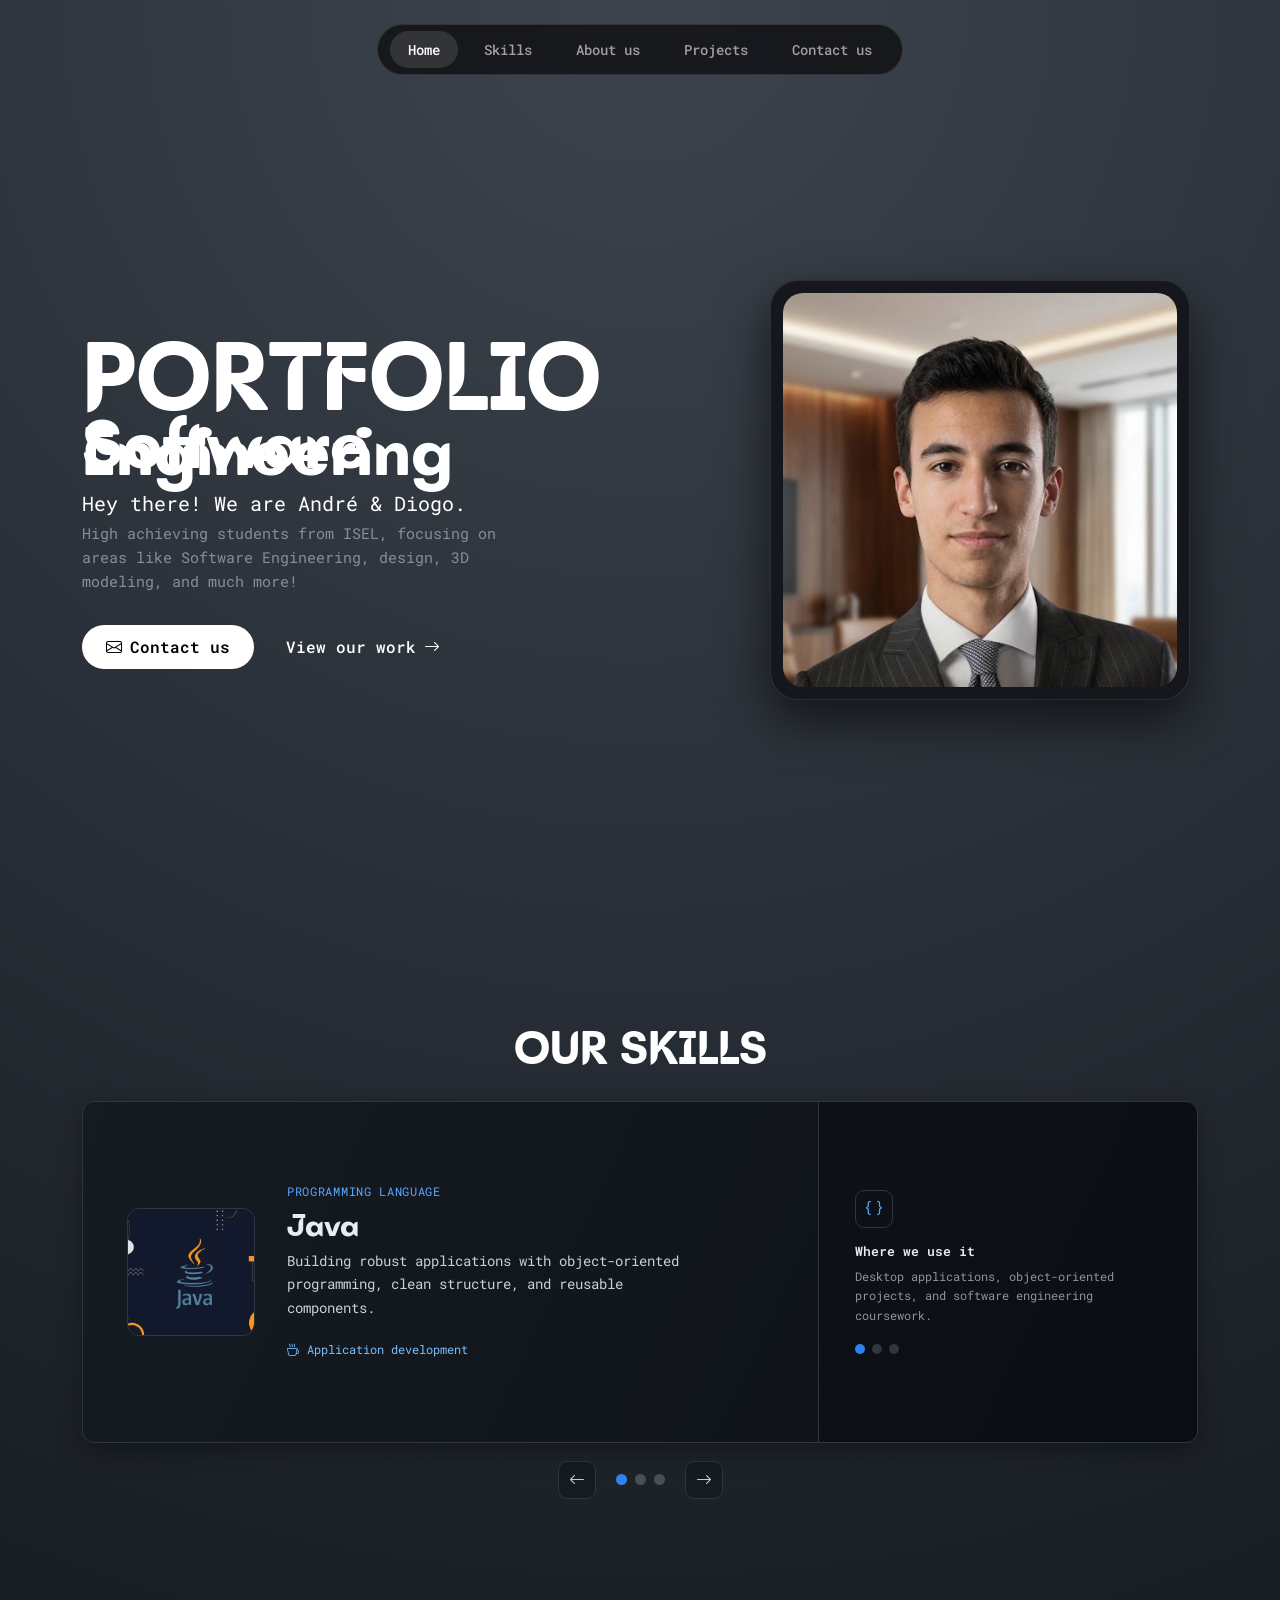
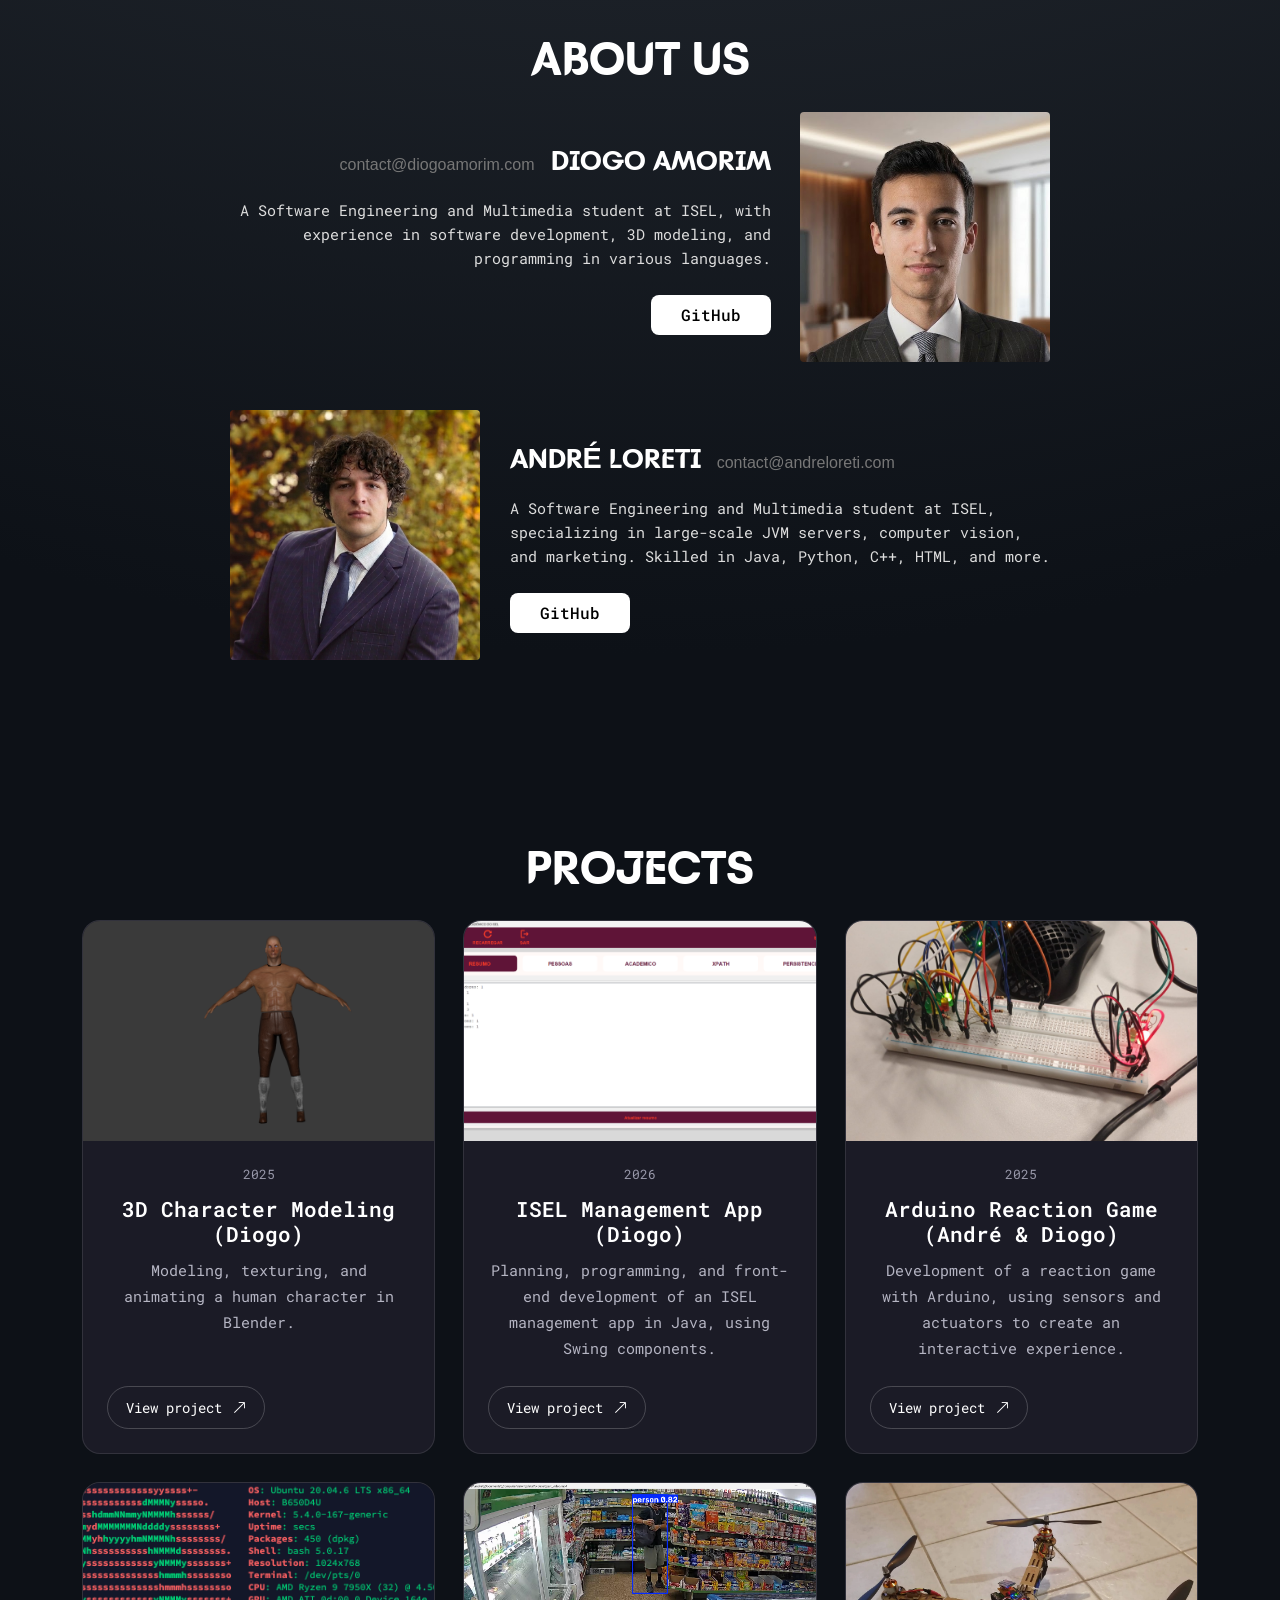
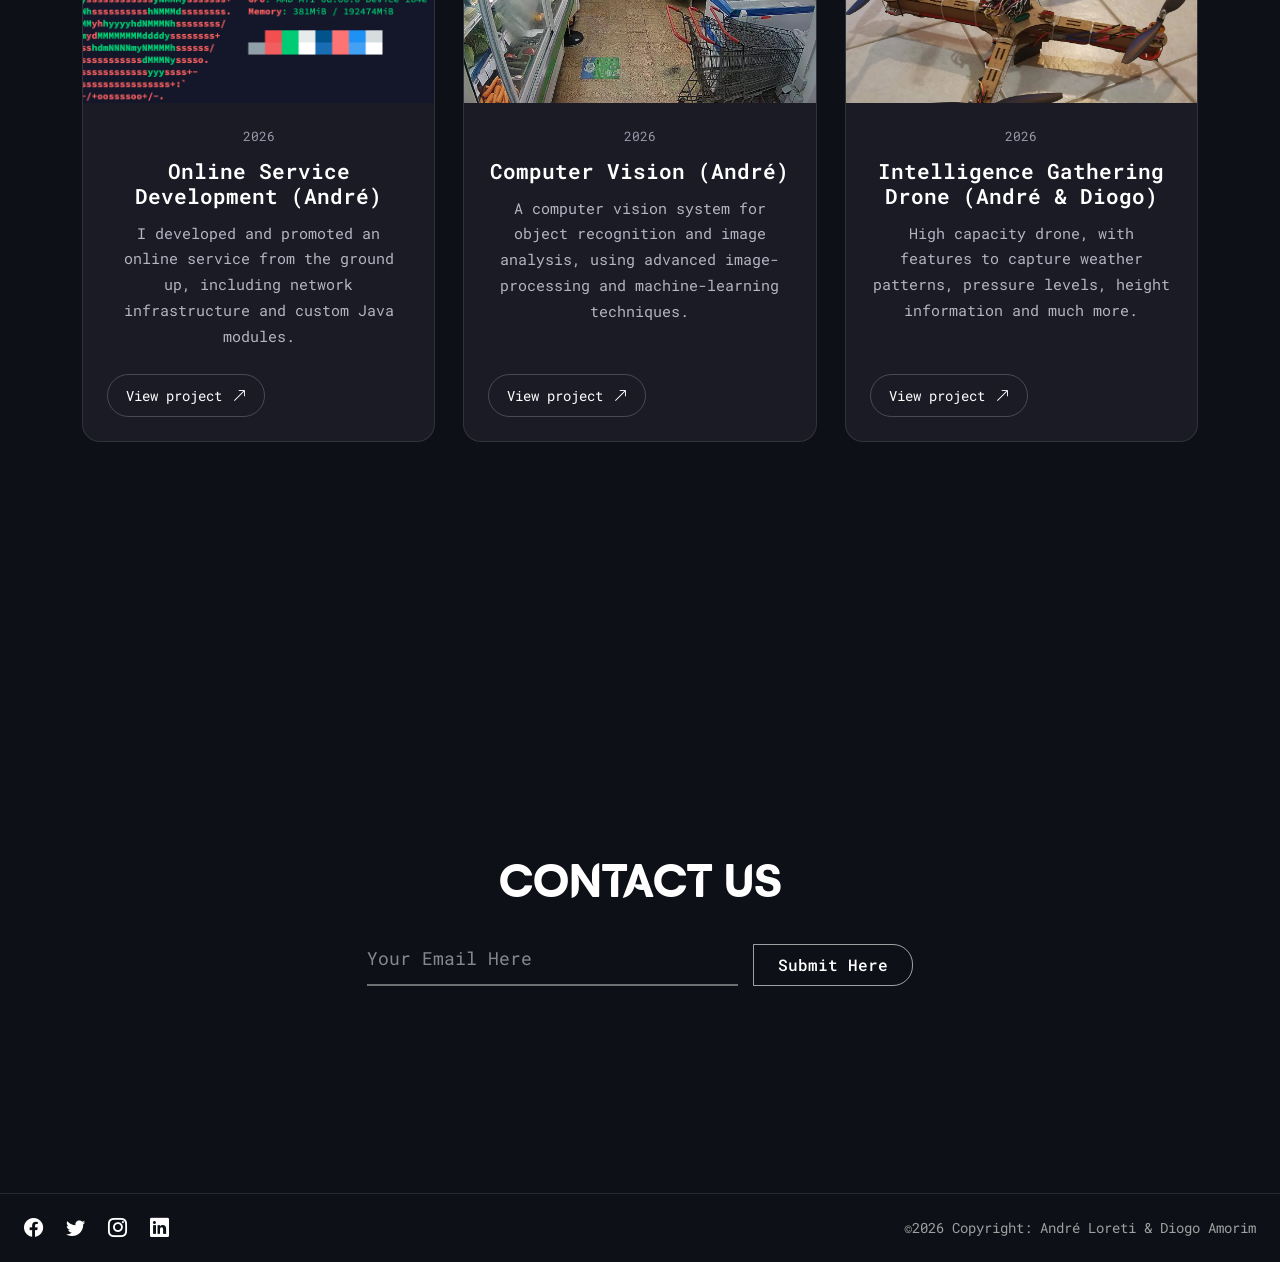
==== commit 83887847: "-" ====
--- a/index.html
+++ b/index.html
@@ -38,16 +38,15 @@
   </head>
 
   <body>
-    <header id="top"> 
+    <header id="top">
       <div class="navbar-wrapper">
         <div class="navbar-capsule" id="mainNavbar">
-          
-                    <!-- Clicar aqui vai para o id selecionado -->
-                    <a class="nav-link active" href="#home">Home</a>
-                    <a class="nav-link" href="#skills">Skills</a>
-                    <a class="nav-link" href="#about">About us</a>
-                    <a class="nav-link" href="#projects">Projects</a>
-                    <a class="nav-link" href="#contact">Contact us</a>
+          <!-- Clicar aqui vai para o id selecionado -->
+          <a class="nav-link active" href="#home">Home</a>
+          <a class="nav-link" href="#skills">Skills</a>
+          <a class="nav-link" href="#about">About us</a>
+          <a class="nav-link" href="#projects">Projects</a>
+          <a class="nav-link" href="#contact">Contact us</a>
         </div>
       </div>
     </header>
@@ -57,24 +56,20 @@
       <section id="home">
         <div class="container">
           <div class="row align-items-center g-5">
-            
             <!-- CAIXA ESQUERDA: Textos e Botões -->
             <div class="col-12 col-lg-7">
-            
-
               <!-- Caixa do Título Principal -->
               <div class="title-box">
                 <h1 class="text-xl">PORTFOLIO</h1>
                 <h2 class="text-lg">Software Engineering</h2>
               </div>
 
-              <div class="text-hey">
-                Hey there! We are André & Diogo.
-              </div>
+              <div class="text-hey">Hey there! We are André & Diogo.</div>
 
               <!-- Caixa de Descrição Curta -->
               <div class="text-description">
-                High achieving students from ISEL, focusing on areas like Software Engineering, design, 3D modeling, and much more!
+                High achieving students from ISEL, focusing on areas like
+                Software Engineering, design, 3D modeling, and much more!
               </div>
 
               <!-- Caixa dos Botões de Ação -->
@@ -86,20 +81,15 @@
                   View our work <i class="bi bi-arrow-right"></i>
                 </a>
               </div>
-
             </div>
 
             <!-- CAIXA DIREITA: Card de Imagem -->
             <div class="col-12 col-lg-5 text-center">
               <div class="hero-card-img">
                 <!-- Substituir o src pela vossa foto ou imagem do projeto -->
-                <img 
-                  src="images/diogo1.jpg" 
-                  alt="Developer Workstation" 
-                />
-              </div>
-            </div>
-
+                <img src="images/diogo1.jpg" alt="Developer Workstation" />
+              </div>
+            </div>
           </div>
         </div>
       </section>
@@ -107,117 +97,294 @@
       <!-- SECÇÕES SEGUINTES -->
       <section id="skills" class="py-5">
         <div class="container text-center my-auto">
-          <h2 class="text-lg-center" style="font-family: 'Batangas', sans-serif; font-size: 3rem;">OUR SKILLS</h2>
-            <div id="carouselExampleCaptions" class="carousel slide">
-              <div class="carousel-indicators">
-                <button type="button" data-bs-target="#carouselExampleCaptions" data-bs-slide-to="0" class="active" aria-current="true" aria-label="Slide 1"></button>
-                <button type="button" data-bs-target="#carouselExampleCaptions" data-bs-slide-to="1" aria-label="Slide 2"></button>
-                <button type="button" data-bs-target="#carouselExampleCaptions" data-bs-slide-to="2" aria-label="Slide 3"></button>
-              </div>
-              <div class="carousel-inner">
-                <div class="carousel-item active">
-                  <img src="images\Java.png" class="d-block w-100" alt="...">
-                  <div class="carousel-caption d-none d-md-block">
-                    <h5>Java</h5>
-                    <p>Programação Java ao mais alto nível.</p>
+          <h2
+            class="text-lg-center"
+            style="
+              font-family: &quot;Batangas&quot;, sans-serif;
+              font-size: 3rem;
+            "
+          >
+            OUR SKILLS
+          </h2>
+          <div
+            id="skillCarousel"
+            class="carousel slide skill-carousel"
+            data-bs-ride="carousel"
+            data-bs-interval="5000"
+            data-bs-pause="hover"
+            data-bs-touch="true"
+          >
+            <div class="carousel-inner">
+              <div class="carousel-item active">
+                <article class="skill-card">
+                  <div class="skill-card-main">
+                    <div class="skill-logo-tile">
+                      <img src="images/Java.png" alt="Java logo" />
+                    </div>
+                    <div class="skill-copy">
+                      <p class="skill-eyebrow">Programming language</p>
+                      <h3>Java</h3>
+                      <p>
+                        Building robust applications with object-oriented
+                        programming, clean structure, and reusable components.
+                      </p>
+                      <span class="skill-tag"
+                        ><i class="bi bi-cup-hot" aria-hidden="true"></i>
+                        Application development</span
+                      >
+                    </div>
                   </div>
-                </div>
-                <div class="carousel-item">
-                  <img src="images\python.png" class="d-block w-100" alt="...">
-                  <div class="carousel-caption d-none d-md-block">
-                    <h5>Python</h5>
-                    <p>Mestres em Python: classes, sinais, som, imagem.</p>
+                  <div class="skill-card-detail">
+                    <span class="skill-detail-icon"
+                      ><i class="bi bi-braces" aria-hidden="true"></i
+                    ></span>
+                    <h4>Where we use it</h4>
+                    <p>
+                      Desktop applications, object-oriented projects, and
+                      software engineering coursework.
+                    </p>
+                    <div class="skill-progress" aria-label="Skill 1 of 3">
+                      <span class="is-active"></span><span></span><span></span>
+                    </div>
                   </div>
-                </div>
-                <div class="carousel-item">
-                  <img src="images/C_Plus_Plus_Progrramming_Language.png" class="d-block w-100" alt="...">
-                  <div class="carousel-caption d-none d-md-block">
-                    <h5>C++</h5>
-                    <p>Muita experiência mais na área de Arduino: jogos e robots.</p>
+                </article>
+              </div>
+              <div class="carousel-item">
+                <article class="skill-card">
+                  <div class="skill-card-main">
+                    <div class="skill-logo-tile">
+                      <img src="images/python.png" alt="Python logo" />
+                    </div>
+                    <div class="skill-copy">
+                      <p class="skill-eyebrow">Programming language</p>
+                      <h3>Python</h3>
+                      <p>
+                        Exploring data, automation, and creative software
+                        through practical, problem-focused projects.
+                      </p>
+                      <span class="skill-tag"
+                        ><i class="bi bi-terminal" aria-hidden="true"></i>
+                        Scripting &amp; data</span
+                      >
+                    </div>
                   </div>
-                </div>
-              </div>
-              <button class="carousel-control-prev" type="button" data-bs-target="#carouselExampleCaptions" data-bs-slide="prev">
-                <span class="carousel-control-prev-icon" aria-hidden="true"></span>
-                <span class="visually-hidden">Previous</span>
+                  <div class="skill-card-detail">
+                    <span class="skill-detail-icon"
+                      ><i class="bi bi-graph-up-arrow" aria-hidden="true"></i
+                    ></span>
+                    <h4>Where we use it</h4>
+                    <p>
+                      Image and sound processing, automation, and experiments
+                      with data-driven tools.
+                    </p>
+                    <div class="skill-progress" aria-label="Skill 2 of 3">
+                      <span class="is-active"></span
+                      ><span class="is-active"></span><span></span>
+                    </div>
+                  </div>
+                </article>
+              </div>
+              <div class="carousel-item">
+                <article class="skill-card">
+                  <div class="skill-card-main">
+                    <div class="skill-logo-tile">
+                      <img
+                        src="images/C_Plus_Plus_Progrramming_Language.png"
+                        alt="C++ logo"
+                      />
+                    </div>
+                    <div class="skill-copy">
+                      <p class="skill-eyebrow">Programming language</p>
+                      <h3>C++</h3>
+                      <p>
+                        Working close to the hardware to bring responsive
+                        interactive projects and embedded ideas to life.
+                      </p>
+                      <span class="skill-tag"
+                        ><i class="bi bi-cpu" aria-hidden="true"></i> Embedded
+                        systems</span
+                      >
+                    </div>
+                  </div>
+                  <div class="skill-card-detail">
+                    <span class="skill-detail-icon"
+                      ><i class="bi bi-controller" aria-hidden="true"></i
+                    ></span>
+                    <h4>Where we use it</h4>
+                    <p>
+                      Arduino projects, including small games, sensors, and
+                      physical computing.
+                    </p>
+                    <div class="skill-progress" aria-label="Skill 3 of 3">
+                      <span class="is-active"></span
+                      ><span class="is-active"></span
+                      ><span class="is-active"></span>
+                    </div>
+                  </div>
+                </article>
+              </div>
+            </div>
+            <div class="skill-carousel-nav">
+              <button
+                class="skill-carousel-arrow"
+                type="button"
+                data-bs-target="#skillCarousel"
+                data-bs-slide="prev"
+                aria-label="Previous skill"
+              >
+                <i class="bi bi-arrow-left" aria-hidden="true"></i>
               </button>
-              <button class="carousel-control-next" type="button" data-bs-target="#carouselExampleCaptions" data-bs-slide="next">
-                <span class="carousel-control-next-icon" aria-hidden="true"></span>
-                <span class="visually-hidden">Next</span>
+              <div class="carousel-indicators" aria-label="Choose a skill">
+                <button
+                  type="button"
+                  data-bs-target="#skillCarousel"
+                  data-bs-slide-to="0"
+                  class="active"
+                  aria-current="true"
+                  aria-label="Show Java"
+                ></button>
+                <button
+                  type="button"
+                  data-bs-target="#skillCarousel"
+                  data-bs-slide-to="1"
+                  aria-label="Show Python"
+                ></button>
+                <button
+                  type="button"
+                  data-bs-target="#skillCarousel"
+                  data-bs-slide-to="2"
+                  aria-label="Show C++"
+                ></button>
+              </div>
+              <button
+                class="skill-carousel-arrow"
+                type="button"
+                data-bs-target="#skillCarousel"
+                data-bs-slide="next"
+                aria-label="Next skill"
+              >
+                <i class="bi bi-arrow-right" aria-hidden="true"></i>
               </button>
             </div>
-        
+          </div>
         </div>
       </section>
-      
+
       <section id="about">
         <div class="container text-center my-auto">
-          <h2 class="text-lg-center" style="font-family: 'Batangas', sans-serif; font-size: 3rem;">ABOUT US</h2>
-            <!-- DIOGO AMORIM -->
+          <h2
+            class="text-lg-center"
+            style="
+              font-family: &quot;Batangas&quot;, sans-serif;
+              font-size: 3rem;
+            "
+          >
+            ABOUT US
+          </h2>
+          <!-- DIOGO AMORIM -->
           <div class="row align-items-center g-4 mb-5 justify-content-center">
             <!-- Texto -->
             <div class="col-12 col-md-7 col-lg-6 text-md-end text-center">
               <!-- Linha do Email e Nome -->
-              <div class="d-flex flex-wrap align-items-baseline justify-content-md-end justify-content-center gap-3 mb-3">
+              <div
+                class="d-flex flex-wrap align-items-baseline justify-content-md-end justify-content-center gap-3 mb-3"
+              >
                 <span class="about-email">contact@diogoamorim.com</span>
                 <span class="about-name">DIOGO AMORIM</span>
               </div>
               <!-- Descrição -->
               <p class="about-text text-end mb-4">
-                 Engenharia Informática e Multimédia student at ISEL, with experience in software development, 3D modeling, and programming in various languages.
+                A Software Engineering and Multimedia student at ISEL, with
+                experience in software development, 3D modeling, and programming
+                in various languages.
               </p>
               <!-- Botão GitHub alinhado à direita -->
               <div class="d-flex justify-content-md-end justify-content-center">
-                <a href="https://github.com/DiogoAmorim23" target="_blank" class="btn-github">GitHub</a>
+                <a
+                  href="https://github.com/DiogoAmorim23"
+                  target="_blank"
+                  class="btn-github"
+                  >GitHub</a
+                >
               </div>
             </div>
 
             <!-- Foto Diogo -->
             <div class="col-12 col-md-4 col-lg-3 text-center">
-              <img src="images/diogo1.jpg" alt="Diogo Amorim" class="about-img" />
+              <img
+                src="images/diogo1.jpg"
+                alt="Diogo Amorim"
+                class="about-img"
+              />
             </div>
           </div>
 
           <!-- BLOCO 2: ANDRÉ LORETI (Foto à esquerda, Texto à direita) -->
           <div class="row align-items-center g-4 justify-content-center">
             <!-- Foto do André -->
-            <div class="col-12 col-md-4 col-lg-3 text-center order-2 order-md-1">
-              <img src="images/andre.jpg" alt="André Loreti" class="about-img" />
+            <div
+              class="col-12 col-md-4 col-lg-3 text-center order-2 order-md-1"
+            >
+              <img
+                src="images/andre.jpg"
+                alt="André Loreti"
+                class="about-img"
+              />
             </div>
 
             <!-- Texto -->
-            <div class="col-12 col-md-7 col-lg-6 text-md-start text-center order-1 order-md-2">
+            <div
+              class="col-12 col-md-7 col-lg-6 text-md-start text-center order-1 order-md-2"
+            >
               <!-- Linha do Nome e Email -->
-              <div class="d-flex flex-wrap align-items-baseline justify-content-md-start justify-content-center gap-3 mb-3">
+              <div
+                class="d-flex flex-wrap align-items-baseline justify-content-md-start justify-content-center gap-3 mb-3"
+              >
                 <span class="about-name">ANDRÉ LORETI</span>
                 <span class="about-email">contact@andreloreti.com</span>
               </div>
               <!-- Descrição -->
               <p class="about-text mb-4">
-                 Aluno de Engenharia Informatica e Multimedia no ISEL, especializado em servidores de larga escala JVM, visão computacional e Marketing.
-                 Possui conhecimentos de Java, Python, C++, HTML, etc.    <!-- Botão GitHub alinhado à esquerda -->
-              <div class="d-flex justify-content-md-start justify-content-center">
-                <a href="https://github.com/AndreLoreti" target="_blank" class="btn-github">GitHub</a>
+                A Software Engineering and Multimedia student at ISEL,
+                specializing in large-scale JVM servers, computer vision, and
+                marketing. Skilled in Java, Python, C++, HTML, and more.
+                <!-- Botão GitHub alinhado à esquerda -->
+              </p>
+
+              <div
+                class="d-flex justify-content-md-start justify-content-center"
+              >
+                <a
+                  href="https://github.com/AndreLoreti"
+                  target="_blank"
+                  class="btn-github"
+                  >GitHub</a
+                >
               </div>
             </div>
           </div>
-
         </div>
       </section>
 
       <section id="projects" class="projects-section">
         <div class="container text-center my-auto">
-          <h2 class="text-lg-center" style="font-family: 'Batangas', sans-serif; font-size: 3rem;">PROJECTS</h2>
+          <h2
+            class="text-lg-center"
+            style="
+              font-family: &quot;Batangas&quot;, sans-serif;
+              font-size: 3rem;
+            "
+          >
+            PROJECTS
+          </h2>
 
           <div class="projects-grid">
-
             <!-- Projeto 1: Blender Diogo -->
             <article class="project-card">
-
               <div class="project-image">
                 <img
                   src="images/personagem_blender_diogo.png"
-                  alt="Imagem do projeto 1"
+                  alt="3D character modeled in Blender"
                 />
               </div>
 
@@ -227,24 +394,26 @@
                 <h3>3D Character Modeling (Diogo)</h3>
 
                 <p>
-                  Modeling, texturing, and animating a human character in Blender.
+                  Modeling, texturing, and animating a human character in
+                  Blender.
                 </p>
 
-                <a href="https://github.com/DiogoAmorim23/3D-Character-Blender" class="project-button">
-                  Ver projeto
+                <a
+                  href="https://github.com/DiogoAmorim23/3D-Character-Blender"
+                  class="project-button"
+                >
+                  View project
                   <i class="bi bi-arrow-up-right"></i>
                 </a>
               </div>
-
             </article>
 
             <!-- Projeto 2: App ISEL -->
             <article class="project-card">
-
               <div class="project-image">
                 <img
                   src="images/imagaaaaaaae.png"
-                  alt="Imagem do projeto 1"
+                  alt="ISEL management app interface"
                 />
               </div>
 
@@ -254,25 +423,26 @@
                 <h3>ISEL Management App (Diogo)</h3>
 
                 <p>
-                  Planning, programming, and front-end development of an ISEL management app in Java, using Swing components.
+                  Planning, programming, and front-end development of an ISEL
+                  management app in Java, using Swing components.
                 </p>
 
-                <a href="https://github.com/DiogoAmorim23/ISEL-Management-System" class="project-button">
-                  Ver projeto
+                <a
+                  href="https://github.com/DiogoAmorim23/ISEL-Management-System"
+                  class="project-button"
+                >
+                  View project
                   <i class="bi bi-arrow-up-right"></i>
                 </a>
               </div>
-
             </article>
-
 
             <!-- Projeto 3: Jogo de reação SA -->
             <article class="project-card">
-
               <div class="project-image">
                 <img
                   src="images/arduino.png"
-                  alt="Imagem do projeto 1"
+                  alt="Arduino reaction game hardware"
                 />
               </div>
 
@@ -282,55 +452,52 @@
                 <h3>Arduino Reaction Game (André & Diogo)</h3>
 
                 <p>
-                  Development of a reaction game with Arduino, using sensors and actuators to create an interactive experience.
+                  Development of a reaction game with Arduino, using sensors and
+                  actuators to create an interactive experience.
                 </p>
 
-                <a href="https://canva.link/4tbayx651on37v6" class="project-button">
-                  Ver projeto
+                <a
+                  href="https://canva.link/4tbayx651on37v6"
+                  class="project-button"
+                >
+                  View project
                   <i class="bi bi-arrow-up-right"></i>
                 </a>
               </div>
-
             </article>
 
-
-                        <!-- Projeto 1 -->
+            <!-- Projeto 1 -->
             <article class="project-card">
-
               <div class="project-image">
                 <img
                   src="images/UbuntoServer.png"
-                  alt="Imagem do projeto 1"
+                  alt="Ubuntu server setup for an online service"
                 />
               </div>
 
               <div class="project-content">
                 <span class="project-year">2026</span>
 
-                <h3>Desenvolvimento de Serviço Online (André)</h3>
+                <h3>Online Service Development (André)</h3>
 
                 <p>
-                  Desenvolvi e promovi um serviço online de raiz:
-                  infraestrutura de rede, módulos Java personalizados
+                  I developed and promoted an online service from the ground up,
+                  including network infrastructure and custom Java modules.
                 </p>
 
                 <a href="projeto1.html" class="project-button">
-                  Ver projeto
+                  View project
                   <i class="bi bi-arrow-up-right"></i>
                 </a>
               </div>
-
             </article>
 
-
-
-                        <!-- Projeto 1 -->
+            <!-- Projeto 1 -->
             <article class="project-card">
-
               <div class="project-image">
                 <img
                   src="images/ComputerVision.png"
-                  alt="Imagem do projeto 1"
+                  alt="Computer vision project interface"
                 />
               </div>
 
@@ -340,26 +507,24 @@
                 <h3>Computer Vision (André)</h3>
 
                 <p>
-                  Desenvolvimento de um sistema de visão computacional para reconhecimento de objetos e análise de imagens, utilizando técnicas avançadas de processamento de imagem e machine-learning.
+                  A computer vision system for object recognition and image
+                  analysis, using advanced image-processing and machine-learning
+                  techniques.
                 </p>
 
                 <a href="projeto1.html" class="project-button">
-                  Ver projeto
+                  View project
                   <i class="bi bi-arrow-up-right"></i>
                 </a>
               </div>
-
             </article>
 
-
-
-                        <!-- Projeto 1 -->
+            <!-- Projeto 1 -->
             <article class="project-card">
-
               <div class="project-image">
                 <img
                   src="images/drone.png"
-                  alt="Imagem do projeto 1"
+                  alt="Intelligence-gathering drone"
                 />
               </div>
 
@@ -369,38 +534,45 @@
                 <h3>Intelligence Gathering Drone (André & Diogo)</h3>
 
                 <p>
-                  High capacity drone, with features to capture weather patterns, pressure levels, height information and much more.
+                  High capacity drone, with features to capture weather
+                  patterns, pressure levels, height information and much more.
                 </p>
 
                 <a href="projeto1.html" class="project-button">
-                  Ver projeto
+                  View project
                   <i class="bi bi-arrow-up-right"></i>
                 </a>
               </div>
-
             </article>
 
             <!-- Duplica este article para adicionar mais projetos -->
-
           </div>
         </div>
       </section>
 
       <section id="contact">
         <div class="container text-center my-auto">
-          <h2 class="text-lg-center" style="font-family: 'Batangas', sans-serif; font-size: 3rem;">CONTACT US</h2>
-              
+          <h2
+            class="text-lg-center"
+            style="
+              font-family: &quot;Batangas&quot;, sans-serif;
+              font-size: 3rem;
+            "
+          >
+            CONTACT US
+          </h2>
+
           <!-- Formulário -->
           <div class="row justify-content-center">
             <div class="col-12 col-md-8 col-lg-6">
               <form>
                 <div class="input-group align-items-end gap-3">
                   <!-- Caixa de introdução de email exigida (form-control) -->
-                  <input 
-                    type="email" 
-                    class="form-control" 
+                  <input
+                    type="email"
+                    class="form-control"
                     placeholder="Your Email Here"
-                    required 
+                    required
                   />
                   <!-- Botão Submit Here -->
                   <button type="submit" class="btn btn-submit">
@@ -415,9 +587,10 @@
         <!-- Bloco do Rodapé (Rodapé ilustrado na Figura 10 adaptado ao nosso template) -->
         <footer class="site-footer container-fluid px-4">
           <div class="row align-items-center">
-            
             <!-- Lado Esquerdo: Ícones das redes sociais -->
-            <div class="col-12 col-md-6 text-center text-md-start mb-2 mb-md-0 footer-social-icons">
+            <div
+              class="col-12 col-md-6 text-center text-md-start mb-2 mb-md-0 footer-social-icons"
+            >
               <a href="#" target="_blank"><i class="bi bi-facebook"></i></a>
               <a href="#" target="_blank"><i class="bi bi-twitter"></i></a>
               <a href="#" target="_blank"><i class="bi bi-instagram"></i></a>
@@ -426,9 +599,9 @@
 
             <!-- Lado Direito: Copyright com os vossos nomes / autoria -->
             <div class="col-12 col-md-6 text-center text-md-end">
-              &copy;2026 Copyright: André Loreti & Diogo Amorim <!-- "&copy" faz o símbolo de copyright -->
-            </div>
-
+              &copy;2026 Copyright: André Loreti & Diogo Amorim
+              <!-- "&copy" faz o símbolo de copyright -->
+            </div>
           </div>
         </footer>
       </section>
@@ -438,46 +611,42 @@
     <script src="https://cdn.jsdelivr.net/npm/bootstrap@5.3.3/dist/js/bootstrap.bundle.min.js"></script>
 
     <script>
-    document.addEventListener("DOMContentLoaded", () => {
-
+      document.addEventListener("DOMContentLoaded", () => {
         const navLinks = document.querySelectorAll(".navbar-capsule .nav-link");
         const sections = document.querySelectorAll("main section[id]");
 
         function updateActiveSection() {
-
-            let currentSection = "home";
-            const scrollPosition = window.scrollY + window.innerHeight / 3;
-
-            sections.forEach(section => {
-                const sectionTop = section.offsetTop;
-                const sectionBottom = sectionTop + section.offsetHeight;
-
-                if (
-                    scrollPosition >= sectionTop &&
-                    scrollPosition < sectionBottom
-                ) {
-                    currentSection = section.id;
-                }
-            });
-
-            navLinks.forEach(link => {
-                link.classList.remove("active");
-
-                const target = link.getAttribute("href");
-
-                if (target === `#${currentSection}`) {
-                    link.classList.add("active");
-                }
-            });
+          let currentSection = "home";
+          const scrollPosition = window.scrollY + window.innerHeight / 3;
+
+          sections.forEach((section) => {
+            const sectionTop = section.offsetTop;
+            const sectionBottom = sectionTop + section.offsetHeight;
+
+            if (
+              scrollPosition >= sectionTop &&
+              scrollPosition < sectionBottom
+            ) {
+              currentSection = section.id;
+            }
+          });
+
+          navLinks.forEach((link) => {
+            link.classList.remove("active");
+
+            const target = link.getAttribute("href");
+
+            if (target === `#${currentSection}`) {
+              link.classList.add("active");
+            }
+          });
         }
 
         window.addEventListener("scroll", updateActiveSection);
         window.addEventListener("resize", updateActiveSection);
 
         updateActiveSection();
-    });
-</script>
-
+      });
+    </script>
   </body>
 </html>
-
--- a/css/main.css
+++ b/css/main.css
@@ -17,12 +17,12 @@
 }
 
 html {
-    scroll-behavior: smooth;
-    min-height: 100vh;
+  scroll-behavior: smooth;
+  min-height: 100vh;
 }
 
 body {
-  background: radial-gradient(circle at 50% 0%, #376996, #1f487e,#1d3461);
+  background: radial-gradient(circle at 50% 0%, #3d444d, #0d1117, #0d1117);
   min-height: 100vh; /* background ocupa 100% da tela (vh = ajusta a qualquer resolucao) */
   font-family: "Roboto Mono", monospace;
   margin: 0;
@@ -91,8 +91,8 @@
 /* Config do SOFTWARE ENGINEERING */
 .text-lg {
   font-size: 70px;
-  margin-top:20px;
-  margin-bottom:10px;
+  margin-top: 20px;
+  margin-bottom: 10px;
   line-height: 0.1;
   color: white;
 }
@@ -454,20 +454,211 @@
   color: #000000;
 }
 
-/* CARROSSEL DE COMPETÊNCIAS */
-#carouselExampleCaptions {
-  max-width: 700px; /* largura máxima do carrossel */
-  margin: 0 auto; /* centra o carrossel */
-  border-radius: 18px;
+/* Skills carousel */
+#skills {
+  min-height: auto;
+  padding: 96px 0 52px !important;
+}
+
+#about {
+  min-height: auto;
+  padding: 56px 0;
+}
+
+.skill-carousel {
+  --dark-gray: #0d1117;
+  --surface-gray: #161b22;
+  --border-gray: #30363d;
+  --light-gray: #e6edf3;
+  --muted-gray: #8b949e;
+  --accent-blue: #2f81f7;
+  max-width: 1200px;
+  margin: 0 auto;
+}
+
+.skill-carousel .carousel-inner {
   overflow: hidden;
-  background-color: #16171d;
-  border: 1px solid rgba(255, 255, 255, 0.1);
-}
-
-#carouselExampleCaptions .carousel-item img {
-  height: 250px; /* altura em telemóvel */
-  object-fit: contain; /* mostra o logo inteiro sem cortar */
-  padding: 20px 20px 70px; /* espaço em baixo para a legenda */
+  border: 1px solid var(--border-gray);
+  border-radius: 12px;
+  background: linear-gradient(115deg, var(--surface-gray), var(--dark-gray));
+  box-shadow: 0 8px 24px rgba(1, 4, 9, 0.35);
+}
+
+.skill-card {
+  min-height: 340px;
+  display: grid;
+  grid-template-columns: minmax(0, 1.55fr) minmax(220px, 0.8fr);
+  color: var(--light-gray);
+}
+
+.skill-card-main {
+  display: flex;
+  align-items: center;
+  gap: 32px;
+  padding: 44px;
+}
+
+.skill-logo-tile {
+  flex: 0 0 128px;
+  width: 128px;
+  height: 128px;
+  display: grid;
+  place-items: center;
+  overflow: hidden;
+  border: 1px solid var(--border-gray);
+  border-radius: 12px;
+  background: var(--surface-gray);
+}
+
+.skill-logo-tile img {
+  display: block;
+  width: 100%;
+  height: 100%;
+  border-radius: inherit;
+  object-fit: cover;
+}
+
+.skill-copy {
+  min-width: 0;
+  text-align: left;
+}
+
+.skill-eyebrow {
+  margin: 0 0 5px;
+  color: #58a6ff;
+  font-family: "Roboto Mono", monospace;
+  font-size: 0.72rem;
+  letter-spacing: 0.06em;
+  text-transform: uppercase;
+}
+
+.skill-copy h3 {
+  margin: 0 0 6px;
+  color: var(--light-gray);
+  font-family: "Batangas", sans-serif;
+  font-size: clamp(1.5rem, 3vw, 2rem);
+}
+
+.skill-copy > p:not(.skill-eyebrow) {
+  max-width: 430px;
+  margin: 0 0 16px;
+  color: #c9d1d9;
+  font-family: "Roboto Mono", monospace;
+  font-size: 0.86rem;
+  line-height: 1.7;
+}
+
+.skill-tag {
+  display: inline-flex;
+  align-items: center;
+  gap: 8px;
+  color: #79c0ff;
+  font-family: "Roboto Mono", monospace;
+  font-size: 0.76rem;
+}
+
+.skill-card-detail {
+  display: flex;
+  flex-direction: column;
+  justify-content: center;
+  padding: 36px;
+  border-left: 1px solid var(--border-gray);
+  background: rgba(1, 4, 9, 0.18);
+  text-align: left;
+}
+
+.skill-detail-icon {
+  width: 38px;
+  height: 38px;
+  display: grid;
+  place-items: center;
+  margin-bottom: 15px;
+  border: 1px solid var(--border-gray);
+  border-radius: 9px;
+  color: #58a6ff;
+  font-size: 1.15rem;
+}
+
+.skill-card-detail h4 {
+  margin: 0 0 8px;
+  color: var(--light-gray);
+  font-family: "Roboto Mono", monospace;
+  font-size: 0.84rem;
+  font-weight: 600;
+}
+
+.skill-card-detail p {
+  margin: 0;
+  color: var(--muted-gray);
+  font-family: "Roboto Mono", monospace;
+  font-size: 0.73rem;
+  line-height: 1.65;
+}
+
+.skill-progress {
+  display: flex;
+  gap: 7px;
+  margin-top: 19px;
+}
+
+.skill-progress span {
+  width: 10px;
+  height: 10px;
+  border-radius: 50%;
+  background: #30363d;
+}
+
+.skill-progress span.is-active {
+  background: var(--accent-blue);
+}
+
+.skill-carousel-nav {
+  display: flex;
+  align-items: center;
+  justify-content: center;
+  gap: 20px;
+  padding-top: 18px;
+}
+
+.skill-carousel-arrow {
+  width: 38px;
+  height: 38px;
+  display: grid;
+  place-items: center;
+  border: 1px solid var(--border-gray);
+  border-radius: 9px;
+  background: var(--surface-gray);
+  color: #c9d1d9;
+  transition:
+    background-color 0.2s ease,
+    border-color 0.2s ease;
+}
+
+.skill-carousel-arrow:hover,
+.skill-carousel-arrow:focus-visible {
+  border-color: #58a6ff;
+  background: #21262d;
+}
+
+.skill-carousel .carousel-indicators {
+  position: static;
+  display: flex;
+  gap: 8px;
+  margin: 0;
+}
+
+.skill-carousel .carousel-indicators [data-bs-target] {
+  width: 11px;
+  height: 11px;
+  margin: 0;
+  border: 0;
+  border-radius: 50%;
+  background-color: #484f58;
+  opacity: 1;
+}
+
+.skill-carousel .carousel-indicators .active {
+  background-color: var(--accent-blue);
 }
 
 @media (max-width: 767.98px) {
@@ -503,6 +694,19 @@
     --bs-gutter-x: 1.5rem !important;
   }
 
+  #home .col-lg-7 {
+    text-align: center;
+  }
+
+  #home .text-description {
+    margin-right: auto;
+    margin-left: auto;
+  }
+
+  #home .col-lg-7 > .d-flex {
+    justify-content: center;
+  }
+
   #skills {
     padding: 96px 0 48px !important;
   }
@@ -522,13 +726,15 @@
   }
 
   .text-xl {
-    font-size: clamp(2.5rem, 11vw, 4rem);
+    font-size: 3.25rem;
     line-height: 0.95;
+    margin: 16px 0 4px;
   }
 
   .text-lg {
     font-size: clamp(1.25rem, 5.5vw, 2rem);
     line-height: 1.15;
+    margin: 0 0 10px;
   }
 
   #skills .text-lg-center,
@@ -565,35 +771,51 @@
   }
 }
 
-@media (min-width: 768px) {
-  #carouselExampleCaptions .carousel-item img {
-    height: 400px; /* altura em ecrãs maiores */
-  }
-}
-
-/* Tamanho fixo do slideshow */
-#carouselExampleCaptions {
-    width: 100%;
-    height: 450px;
-}
-
-/* Todas as slides têm exatamente o mesmo tamanho */
-#carouselExampleCaptions .carousel-inner,
-#carouselExampleCaptions .carousel-item {
+@media (max-width: 767.98px) {
+  .skill-card {
+    grid-template-columns: 1fr;
+  }
+
+  .skill-card-main {
+    gap: 20px;
+    padding: 26px;
+  }
+
+  .skill-card-detail {
+    padding: 22px 26px;
+    border-top: 1px solid var(--border-gray);
+    border-left: 0;
+  }
+
+  .skill-detail-icon {
+    display: none;
+  }
+}
+
+@media (max-width: 480px) {
+  .skill-card-main {
+    align-items: flex-start;
+    gap: 15px;
+    padding: 22px 18px;
+  }
+
+  .skill-logo-tile {
+    flex-basis: 68px;
+    width: 68px;
+    height: 68px;
+  }
+
+  .skill-logo-tile img {
     width: 100%;
     height: 100%;
-}
-
-/* Imagens ocupam todo o espaço disponível */
-#carouselExampleCaptions .carousel-item img {
-    width: 100%;
-    height: 100%;
-    object-fit: cover;
-    display: block;
-}
-
-@media (max-width: 576px) { /* Ajuste para dispositivos móveis */
-    #carouselExampleCaptions {
-        height: 300px;
-    }
-}+  }
+
+  .skill-copy > p:not(.skill-eyebrow) {
+    font-size: 0.78rem;
+    line-height: 1.55;
+  }
+
+  .skill-card-detail {
+    padding: 18px;
+  }
+}
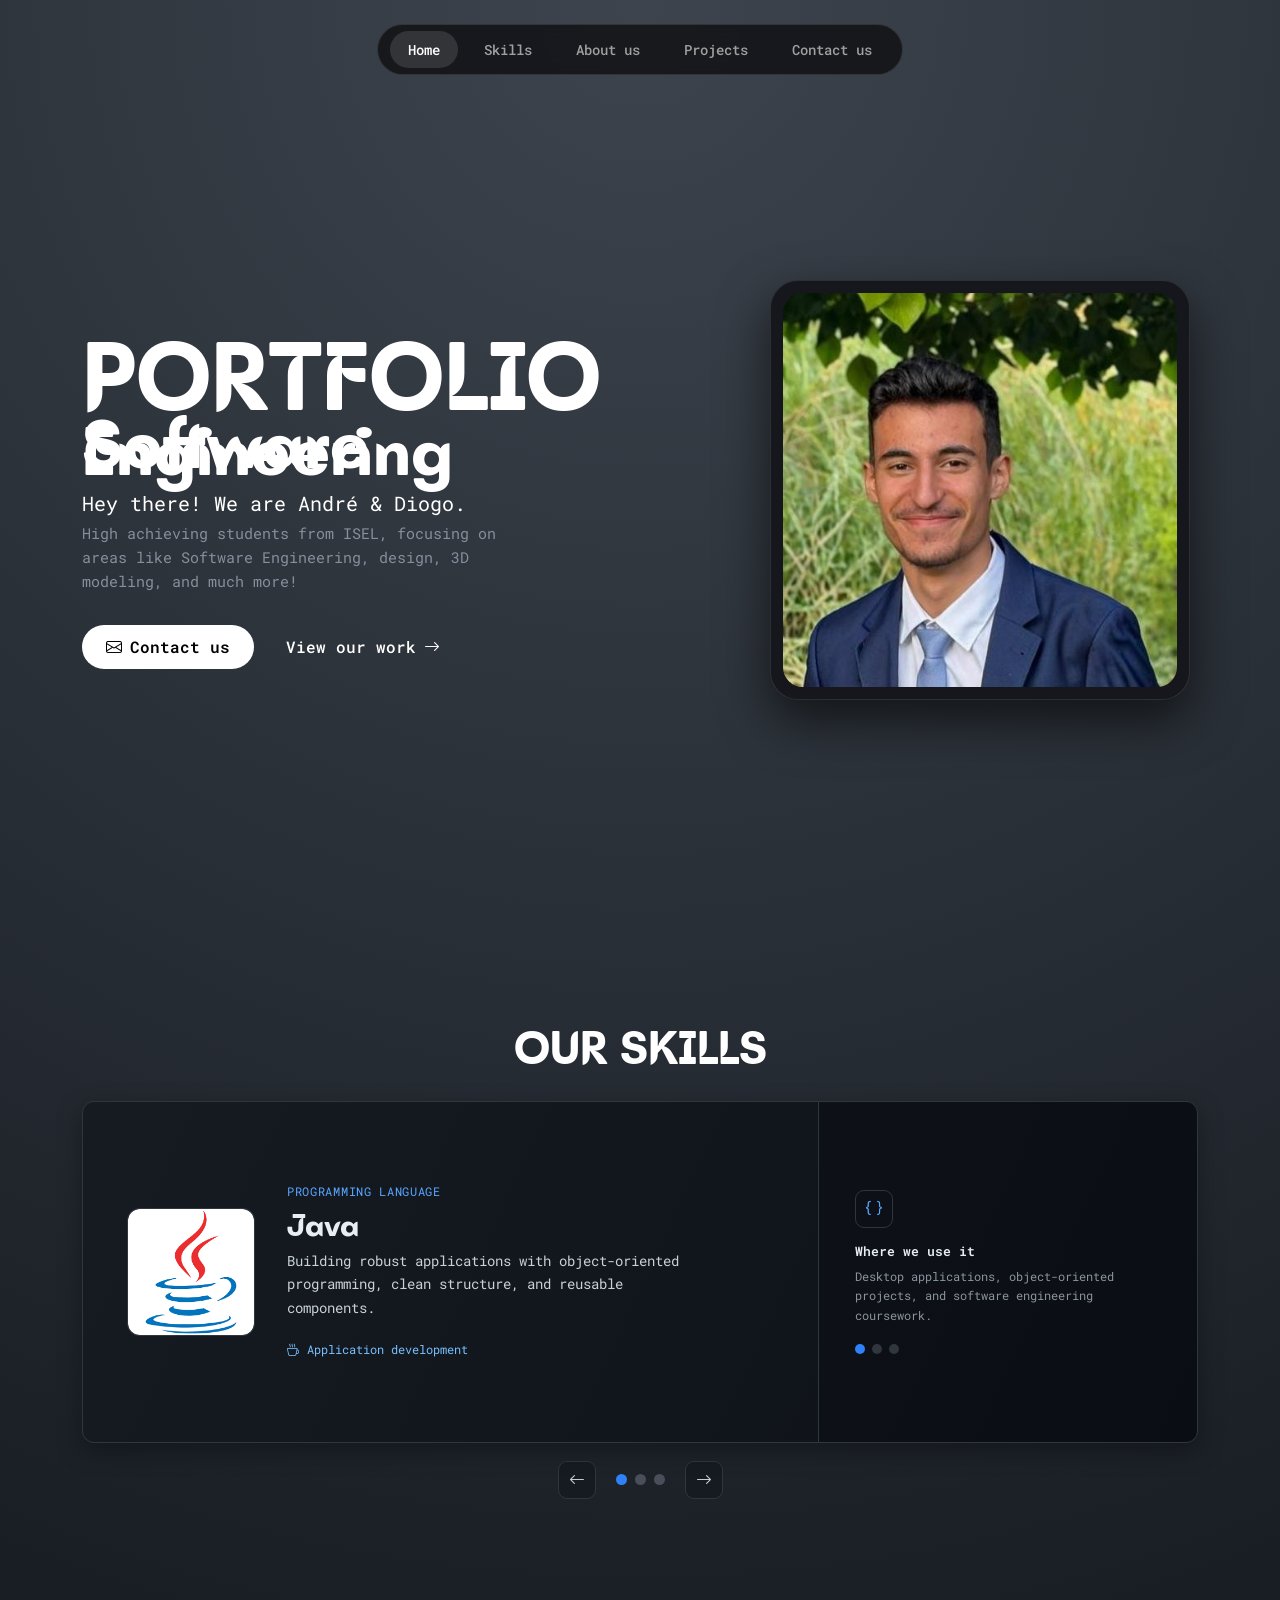
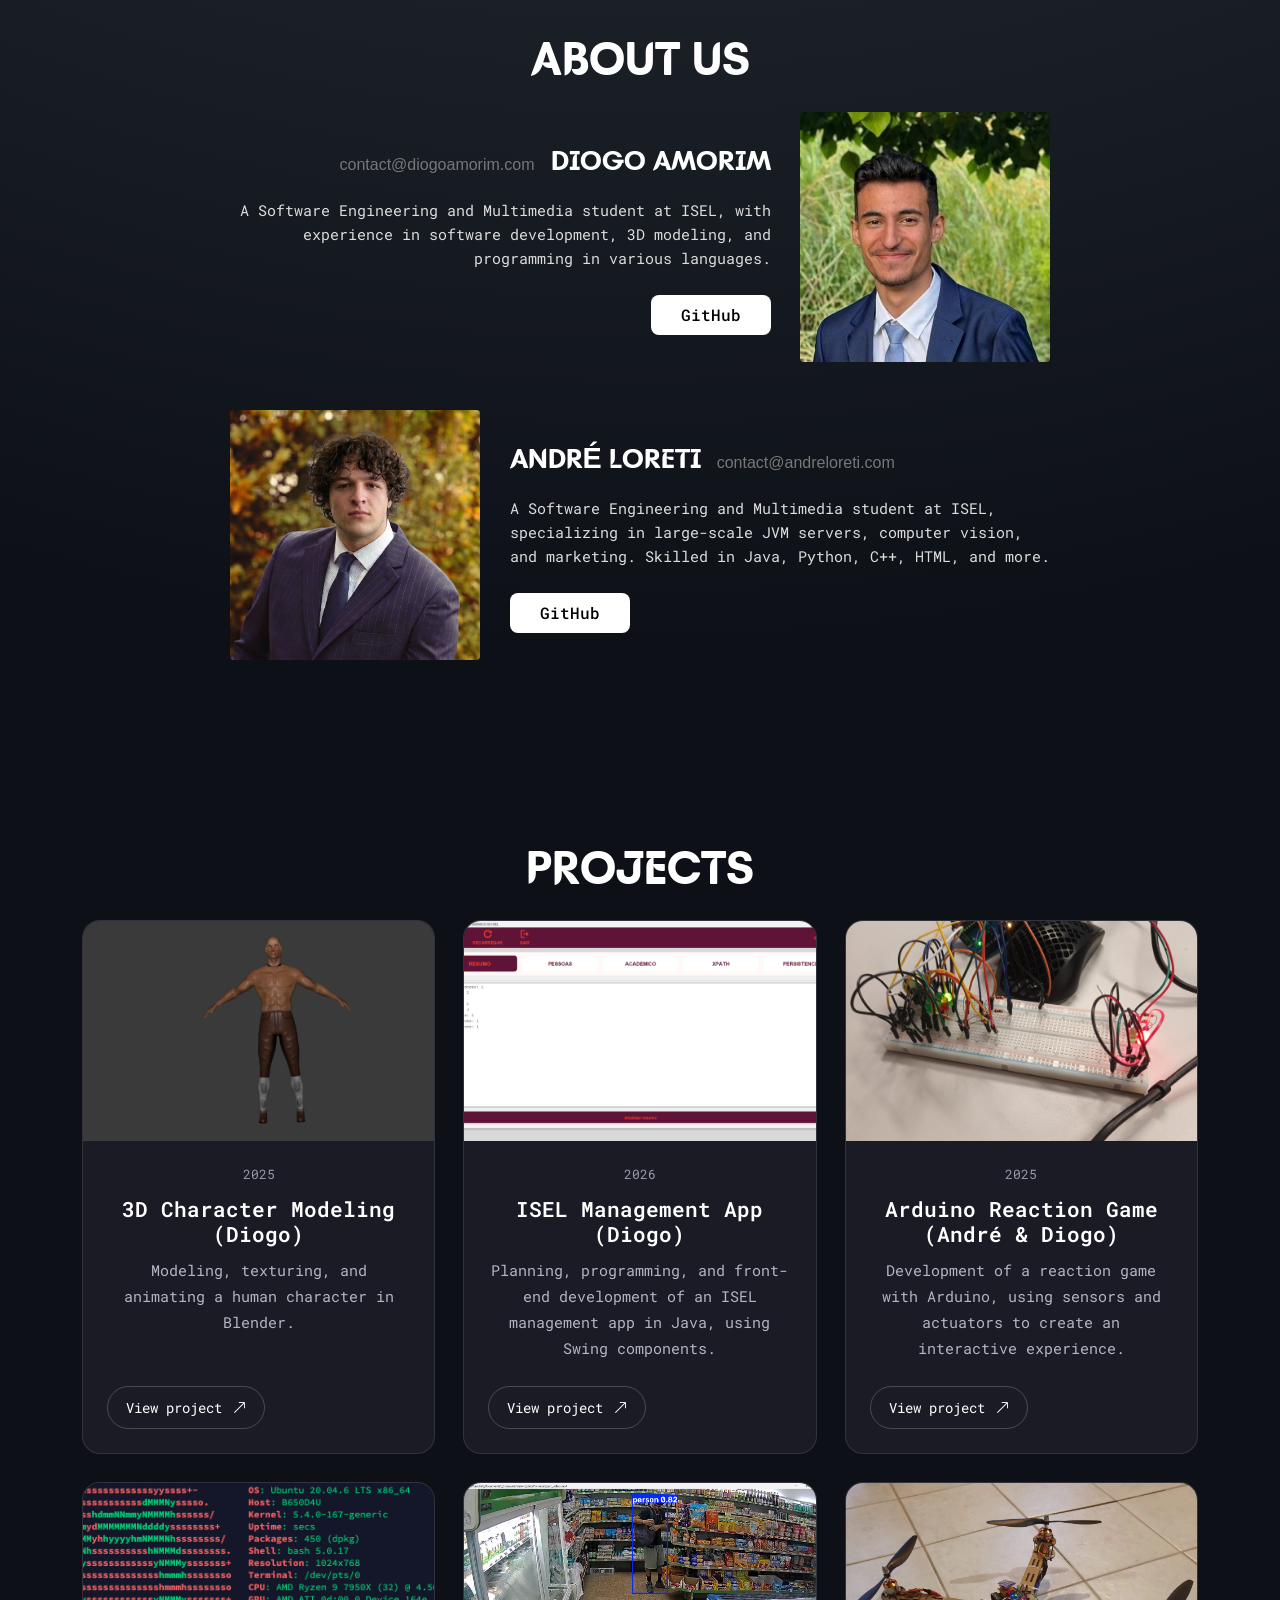
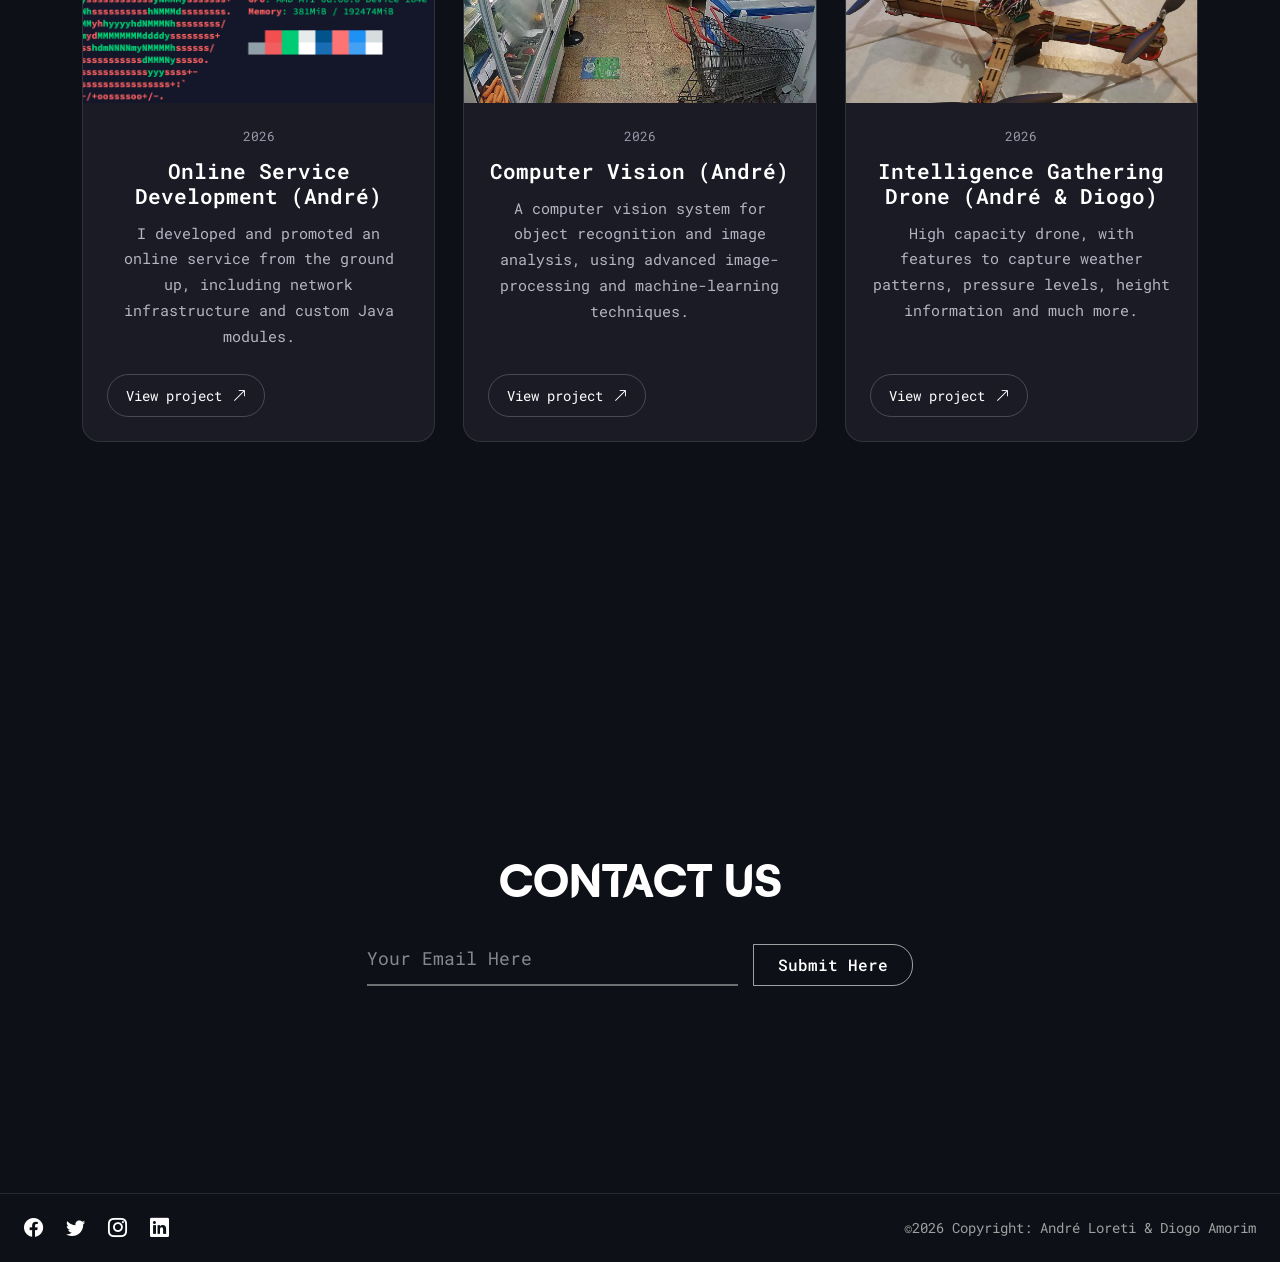
==== commit 7f2507e5: "Changing pictures" ====
--- a/index.html
+++ b/index.html
@@ -87,7 +87,7 @@
             <div class="col-12 col-lg-5 text-center">
               <div class="hero-card-img">
                 <!-- Substituir o src pela vossa foto ou imagem do projeto -->
-                <img src="images/diogo1.jpg" alt="Developer Workstation" />
+                <img src="images/Diogo.jpeg" alt="Developer Workstation" />
               </div>
             </div>
           </div>
@@ -153,7 +153,7 @@
                 <article class="skill-card">
                   <div class="skill-card-main">
                     <div class="skill-logo-tile">
-                      <img src="images/python.png" alt="Python logo" />
+                      <img src="images/python.jpg" alt="Python logo" />
                     </div>
                     <div class="skill-copy">
                       <p class="skill-eyebrow">Programming language</p>
@@ -312,7 +312,7 @@
             <!-- Foto Diogo -->
             <div class="col-12 col-md-4 col-lg-3 text-center">
               <img
-                src="images/diogo1.jpg"
+                src="images/Diogo.jpeg"
                 alt="Diogo Amorim"
                 class="about-img"
               />
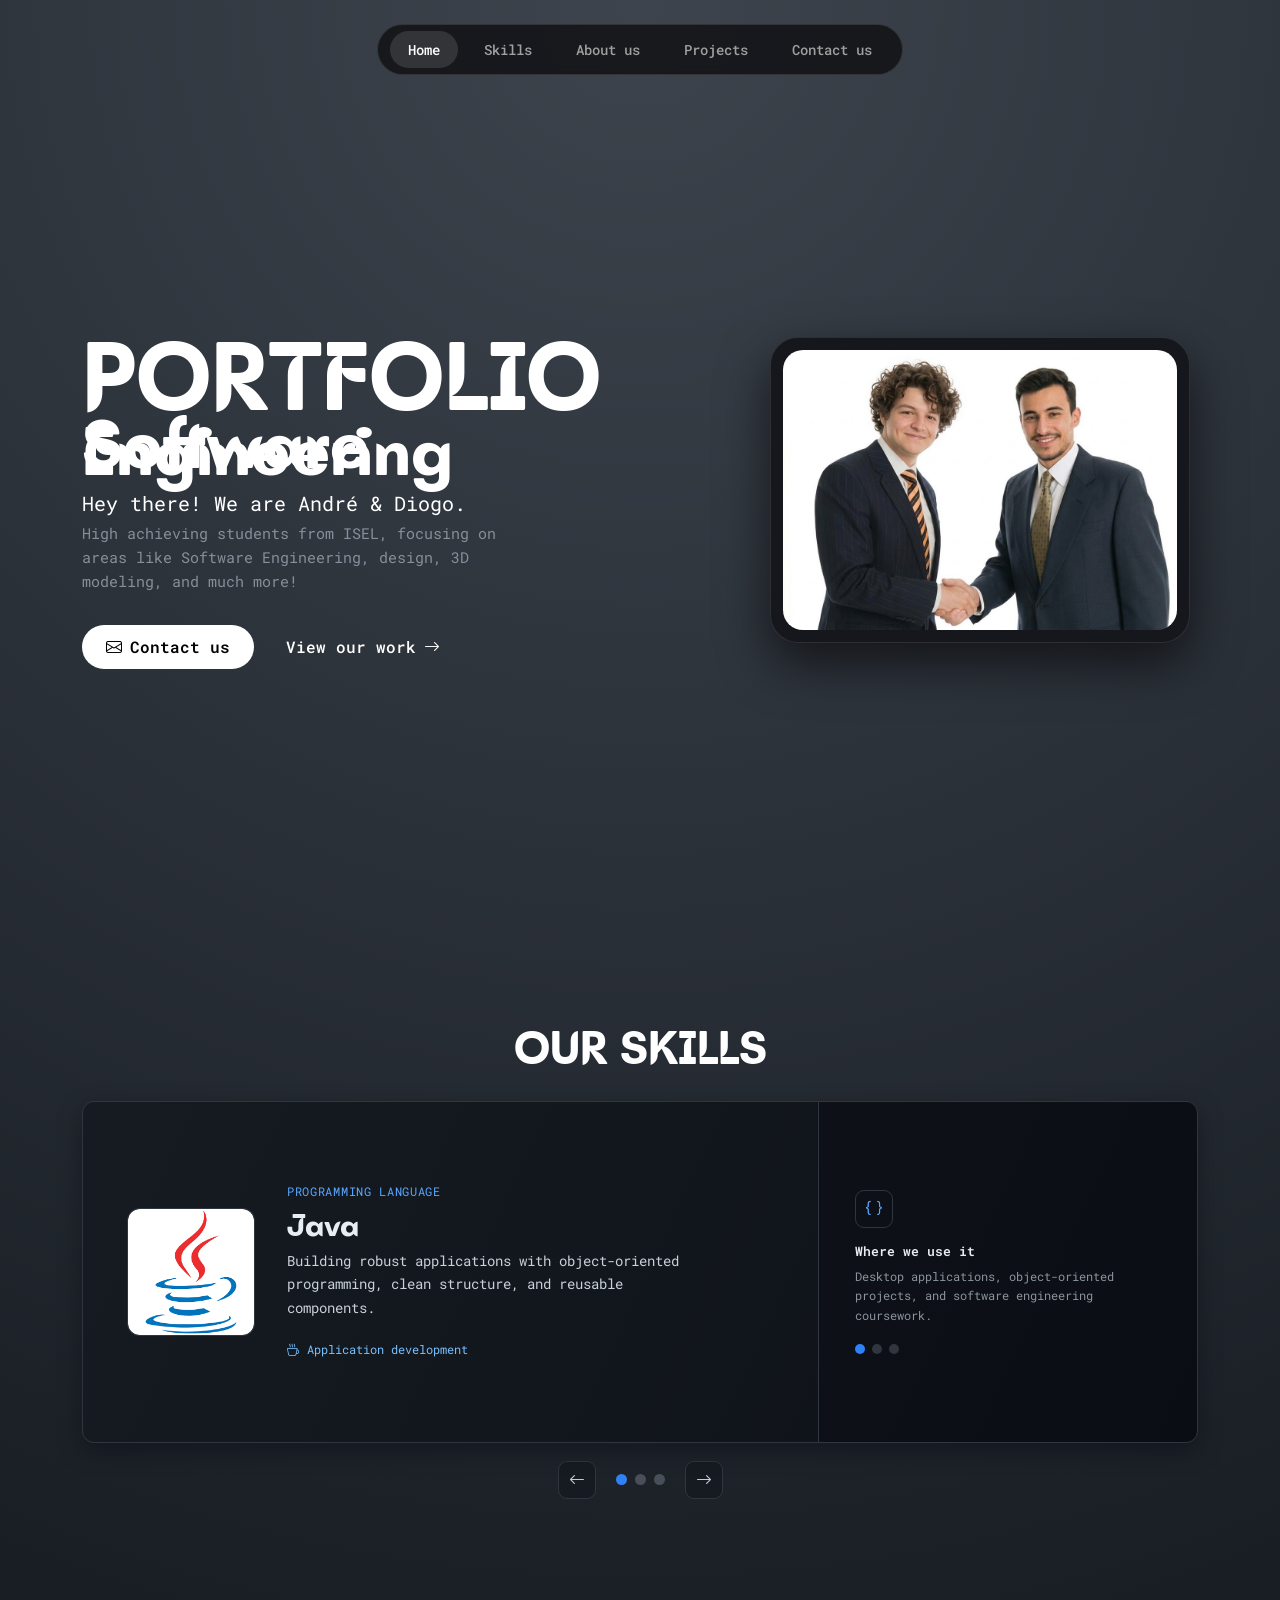
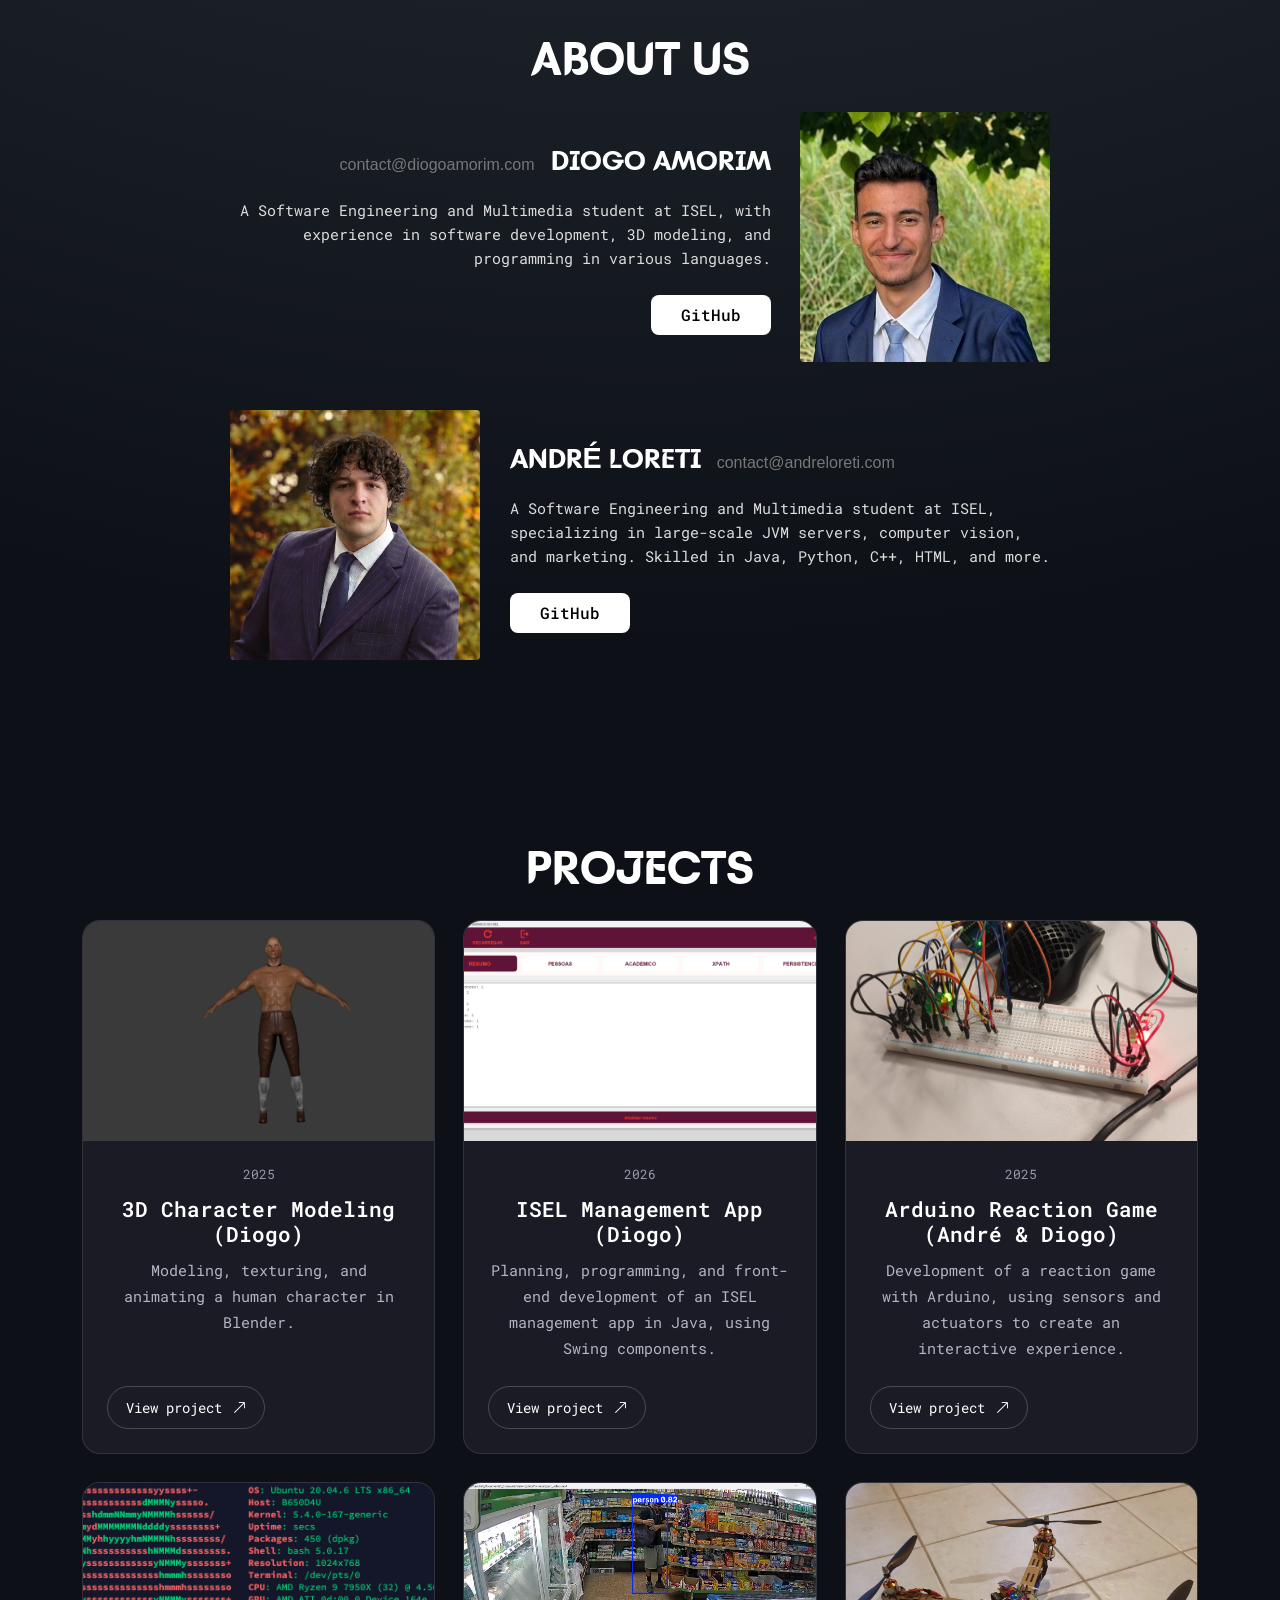
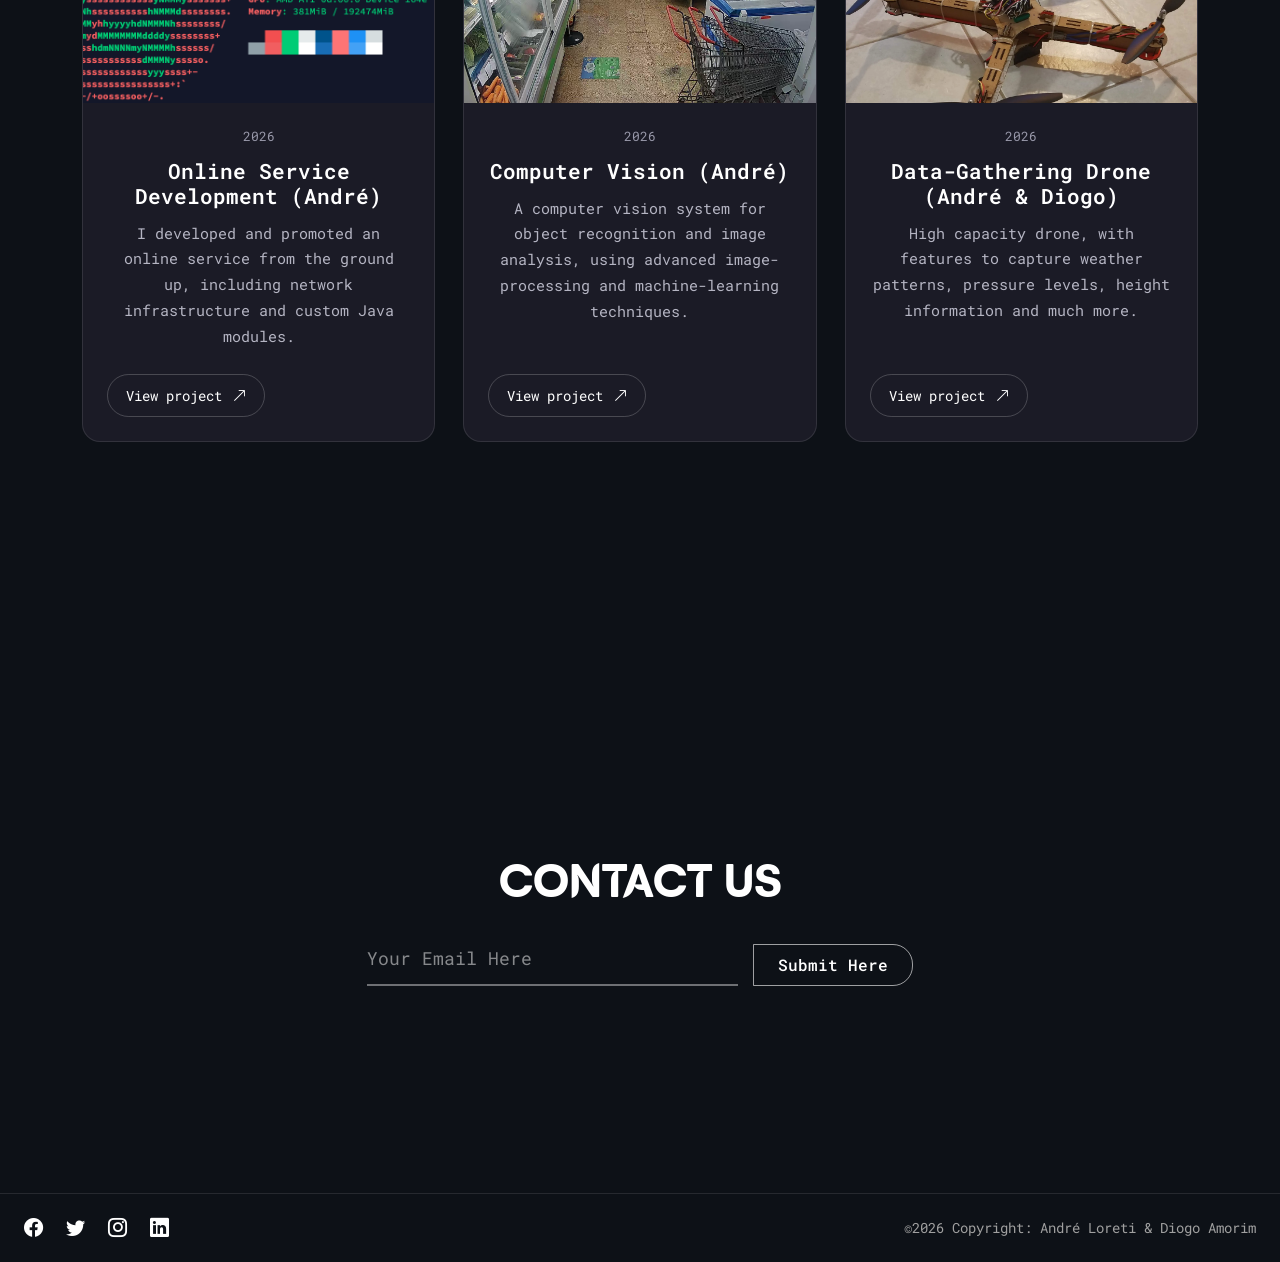
==== commit ec820e76: "Home page picture" ====
--- a/index.html
+++ b/index.html
@@ -87,7 +87,7 @@
             <div class="col-12 col-lg-5 text-center">
               <div class="hero-card-img">
                 <!-- Substituir o src pela vossa foto ou imagem do projeto -->
-                <img src="images/Diogo.jpeg" alt="Developer Workstation" />
+                <img src="images/home_page.png" alt="Developer Workstation" />
               </div>
             </div>
           </div>
@@ -383,7 +383,7 @@
             <article class="project-card">
               <div class="project-image">
                 <img
-                  src="images/personagem_blender_diogo.png"
+                  src="images/blender_character.png"
                   alt="3D character modeled in Blender"
                 />
               </div>
@@ -412,7 +412,7 @@
             <article class="project-card">
               <div class="project-image">
                 <img
-                  src="images/imagaaaaaaae.png"
+                  src="images/isel_app.png"
                   alt="ISEL management app interface"
                 />
               </div>
@@ -524,14 +524,14 @@
               <div class="project-image">
                 <img
                   src="images/drone.png"
-                  alt="Intelligence-gathering drone"
+                  alt="Data-gathering drone"
                 />
               </div>
 
               <div class="project-content">
                 <span class="project-year">2026</span>
 
-                <h3>Intelligence Gathering Drone (André & Diogo)</h3>
+                <h3>Data-Gathering Drone (André & Diogo)</h3>
 
                 <p>
                   High capacity drone, with features to capture weather
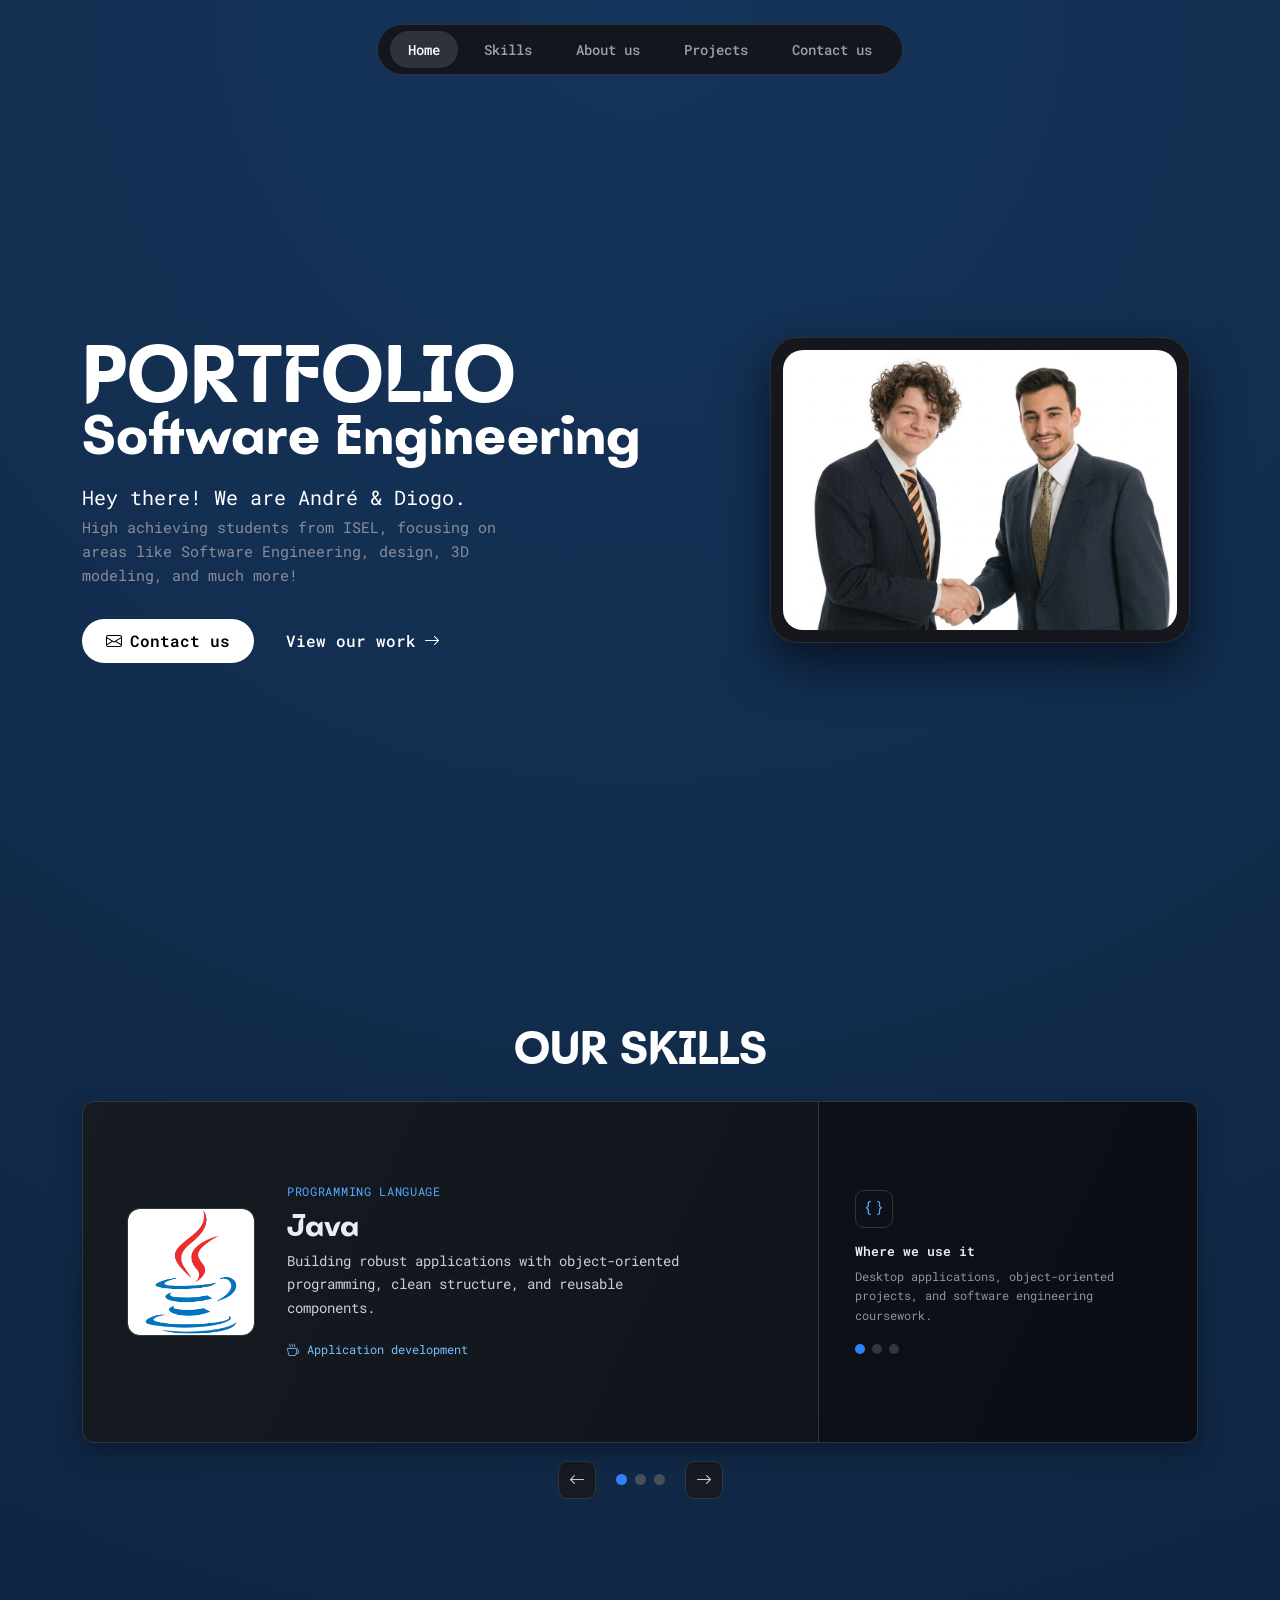
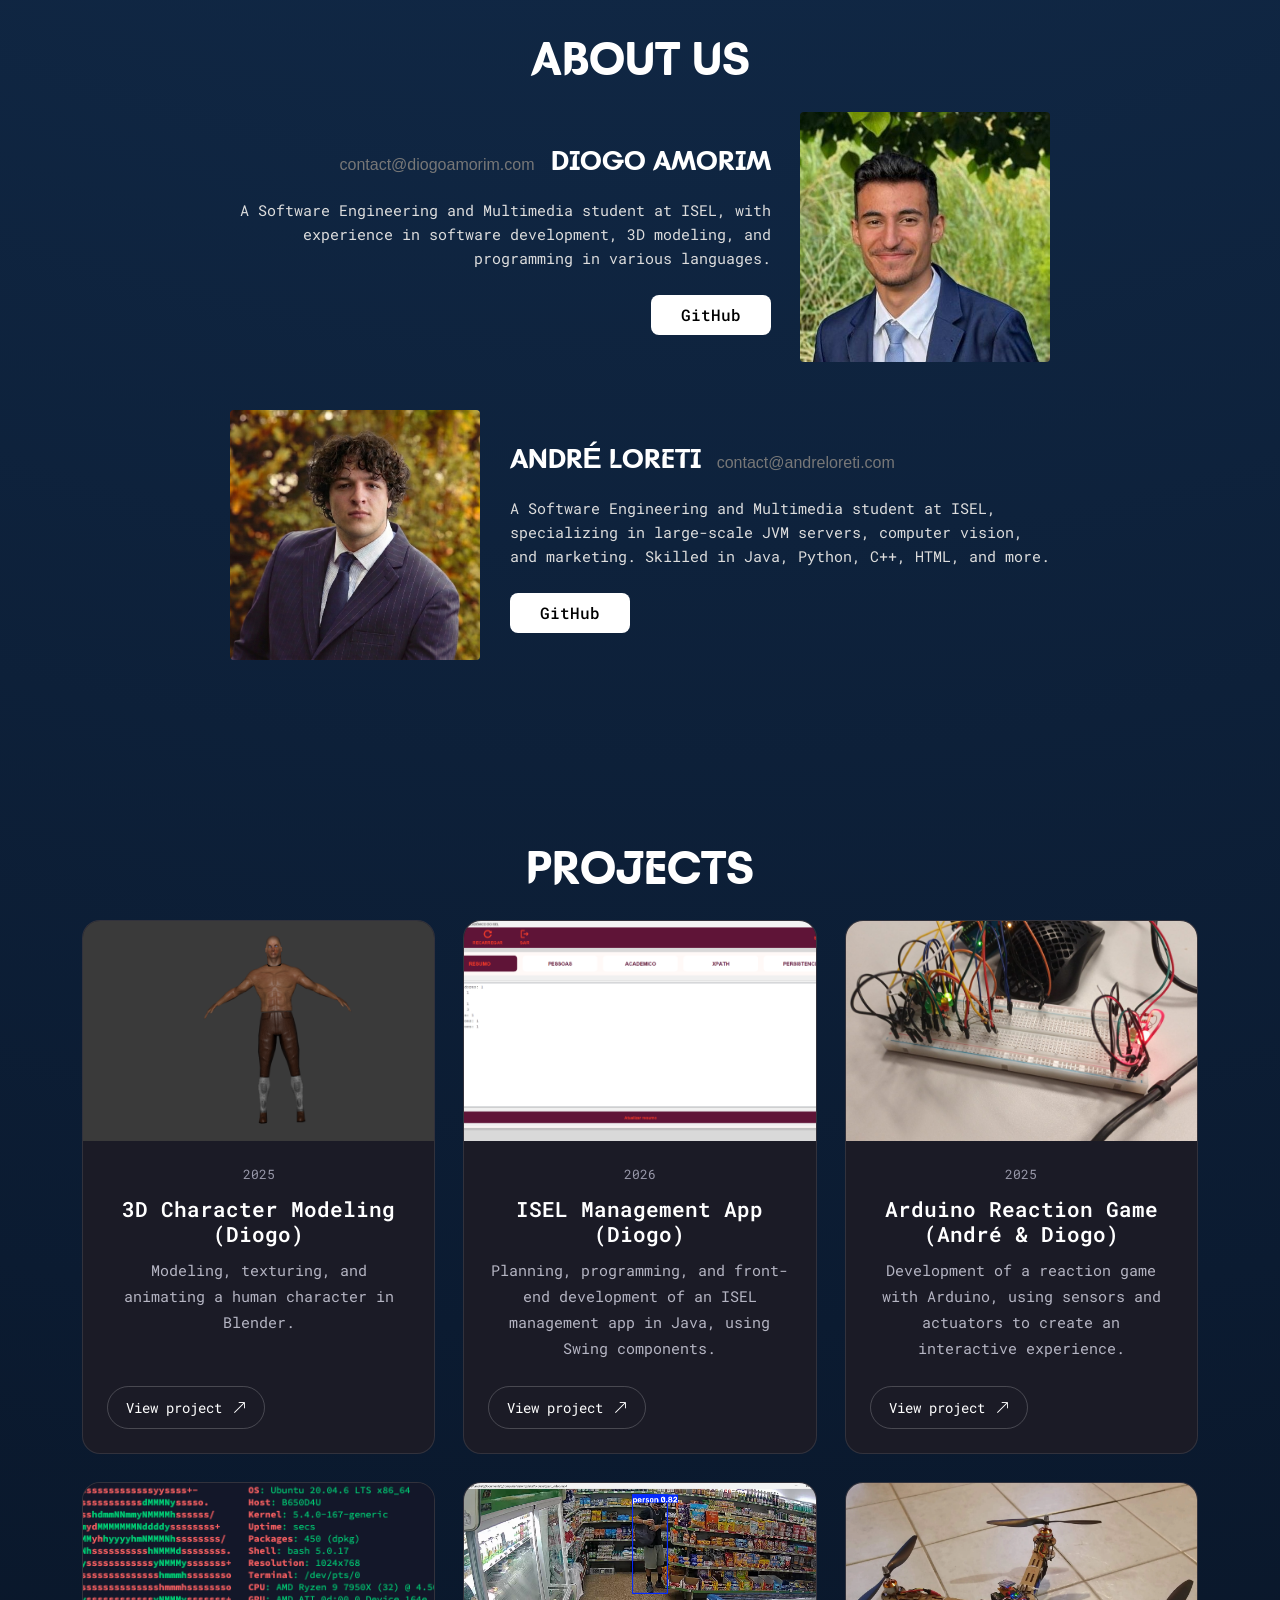
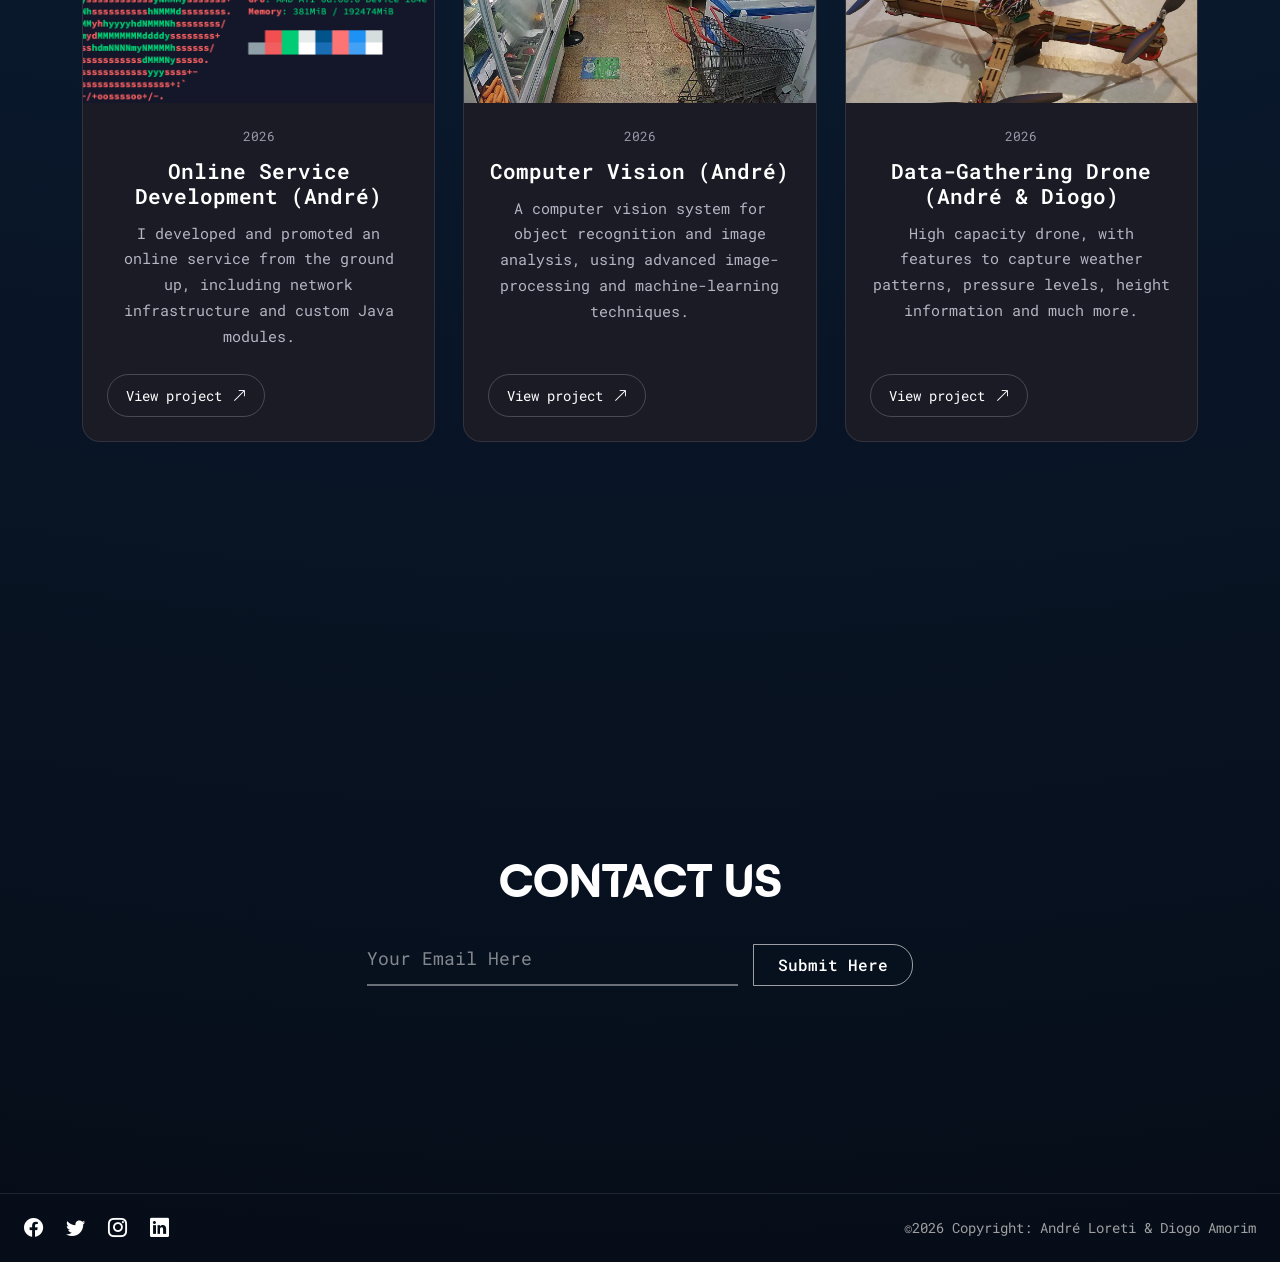
==== commit 26ad10b5: "minor changes" ====
--- a/index.html
+++ b/index.html
@@ -86,7 +86,6 @@
             <!-- CAIXA DIREITA: Card de Imagem -->
             <div class="col-12 col-lg-5 text-center">
               <div class="hero-card-img">
-                <!-- Substituir o src pela vossa foto ou imagem do projeto -->
                 <img src="images/home_page.png" alt="Developer Workstation" />
               </div>
             </div>
@@ -319,9 +318,9 @@
             </div>
           </div>
 
-          <!-- BLOCO 2: ANDRÉ LORETI (Foto à esquerda, Texto à direita) -->
+          <!-- ANDRÉ LORETI -->
           <div class="row align-items-center g-4 justify-content-center">
-            <!-- Foto do André -->
+            <!-- Foto André -->
             <div
               class="col-12 col-md-4 col-lg-3 text-center order-2 order-md-1"
             >
@@ -466,7 +465,7 @@
               </div>
             </article>
 
-            <!-- Projeto 1 -->
+            <!-- Projeto 4: Server -->
             <article class="project-card">
               <div class="project-image">
                 <img
@@ -492,7 +491,7 @@
               </div>
             </article>
 
-            <!-- Projeto 1 -->
+            <!-- Projeto 5: Computer Vision -->
             <article class="project-card">
               <div class="project-image">
                 <img
@@ -519,7 +518,7 @@
               </div>
             </article>
 
-            <!-- Projeto 1 -->
+            <!-- Projeto 6: Drone -->
             <article class="project-card">
               <div class="project-image">
                 <img
@@ -545,7 +544,7 @@
               </div>
             </article>
 
-            <!-- Duplica este article para adicionar mais projetos -->
+            <!-- Duplicar este article para adicionar mais projetos -->
           </div>
         </div>
       </section>
@@ -567,7 +566,7 @@
             <div class="col-12 col-md-8 col-lg-6">
               <form>
                 <div class="input-group align-items-end gap-3">
-                  <!-- Caixa de introdução de email exigida (form-control) -->
+                  <!-- Caixa de introdução de email (form-control) -->
                   <input
                     type="email"
                     class="form-control"
@@ -584,7 +583,7 @@
           </div>
         </div>
 
-        <!-- Bloco do Rodapé (Rodapé ilustrado na Figura 10 adaptado ao nosso template) -->
+        <!-- Bloco do Rodapé -->
         <footer class="site-footer container-fluid px-4">
           <div class="row align-items-center">
             <!-- Lado Esquerdo: Ícones das redes sociais -->
@@ -597,7 +596,7 @@
               <a href="#" target="_blank"><i class="bi bi-linkedin"></i></a>
             </div>
 
-            <!-- Lado Direito: Copyright com os vossos nomes / autoria -->
+            <!-- Lado Direito: Copyright -->
             <div class="col-12 col-md-6 text-center text-md-end">
               &copy;2026 Copyright: André Loreti & Diogo Amorim
               <!-- "&copy" faz o símbolo de copyright -->
--- a/css/main.css
+++ b/css/main.css
@@ -22,7 +22,13 @@
 }
 
 body {
-  background: radial-gradient(circle at 50% 0%, #3d444d, #0d1117, #0d1117);
+  background: radial-gradient(
+    circle at 50% 0%,
+    #15345b 0%,
+    #102744 35%,
+    #0b1b31 65%,
+    #060d18 100%
+);
   min-height: 100vh; /* background ocupa 100% da tela (vh = ajusta a qualquer resolucao) */
   font-family: "Roboto Mono", monospace;
   margin: 0;
@@ -82,18 +88,17 @@
 /* Config da TIPOGRAFIA */
 /* Config do PORTFOLIO */
 .text-xl {
-  font-size: 100px;
+  font-size: clamp(4rem, 6.5vw, 6.25rem); /* Ajusta o tamanho da fonte de acordo com o monitor: tamanho mínimo, tamanho ideal e tamanho máximo */
   line-height: 0.9;
-  margin-top: 20px;
+  margin: 20px 0 0;
   color: white;
 }
 
 /* Config do SOFTWARE ENGINEERING */
 .text-lg {
-  font-size: 70px;
-  margin-top: 20px;
-  margin-bottom: 10px;
-  line-height: 0.1;
+  font-size: clamp(2.5rem, 4.5vw, 4.375rem);
+  margin: 8px 0 10px; /* Ajusta a margem superior 8 px e a margem inferior 10 px */
+  line-height: 0.50;
   color: white;
 }
 
